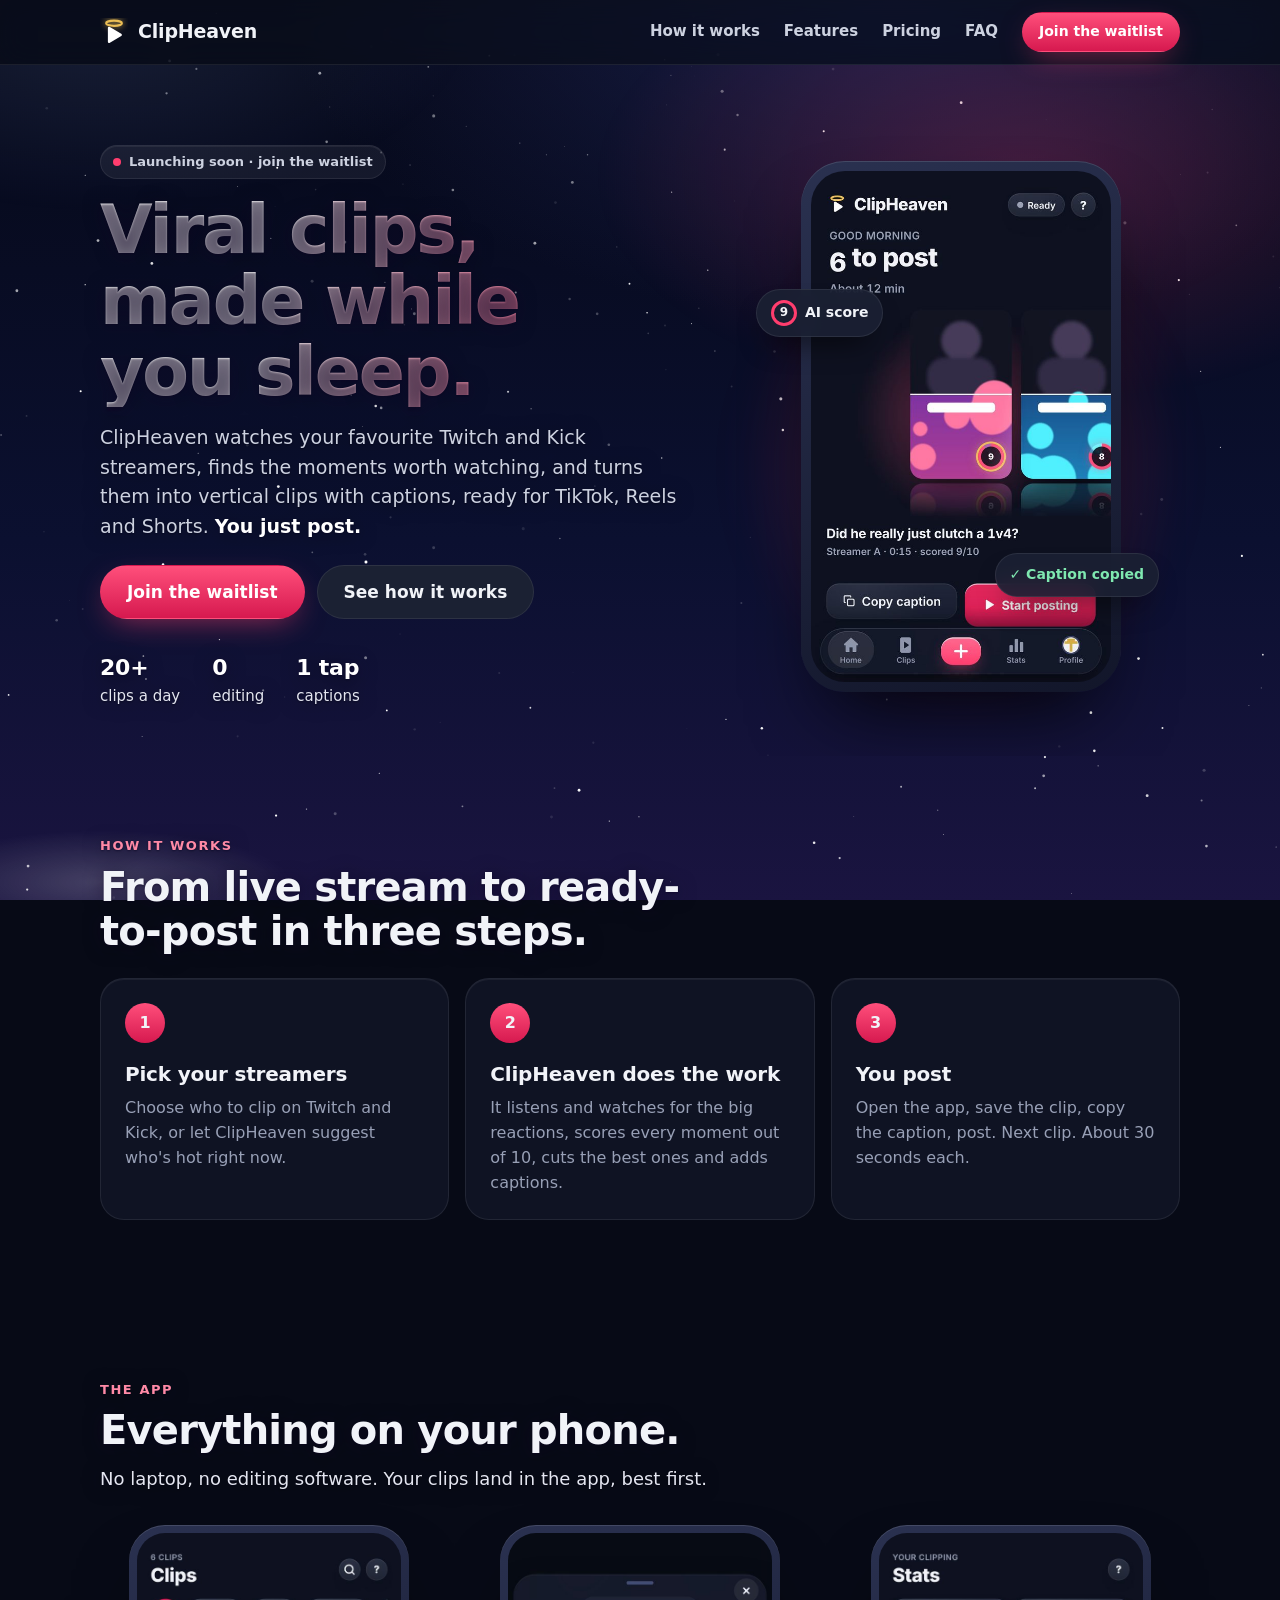
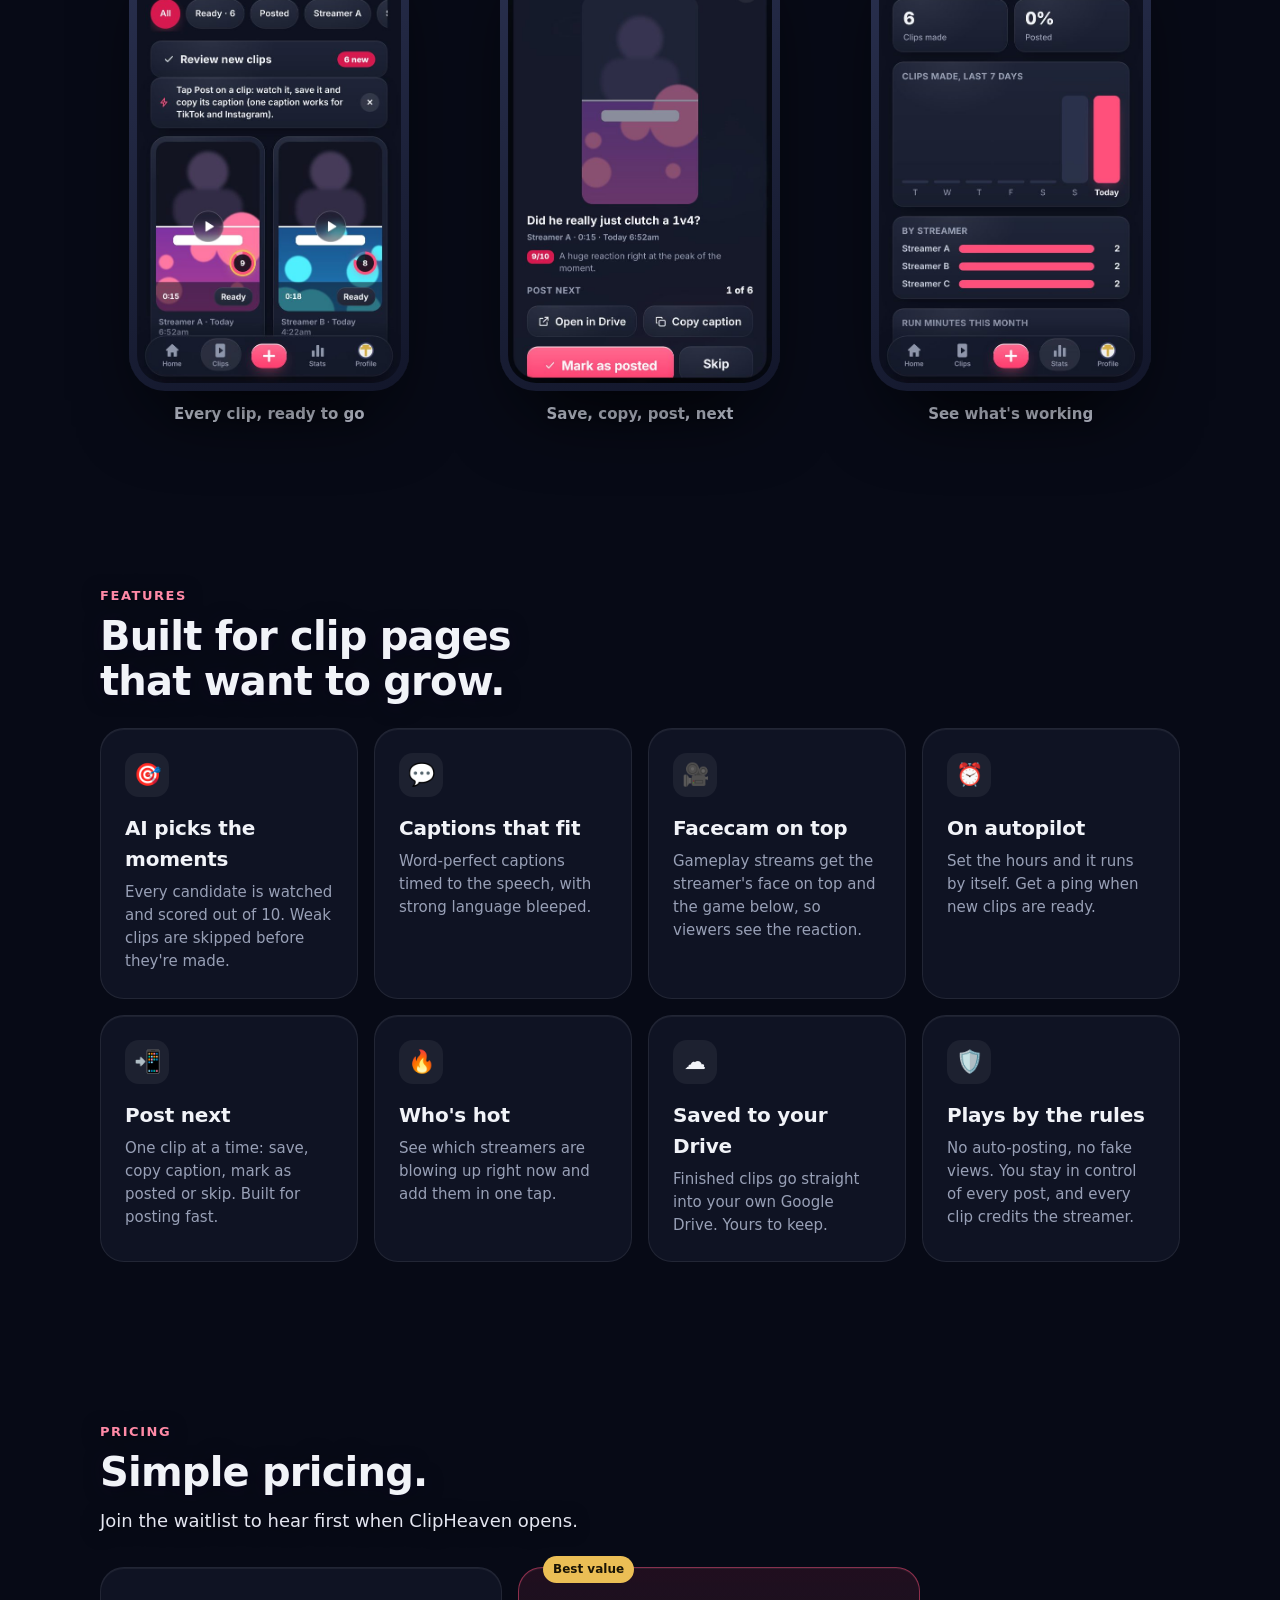
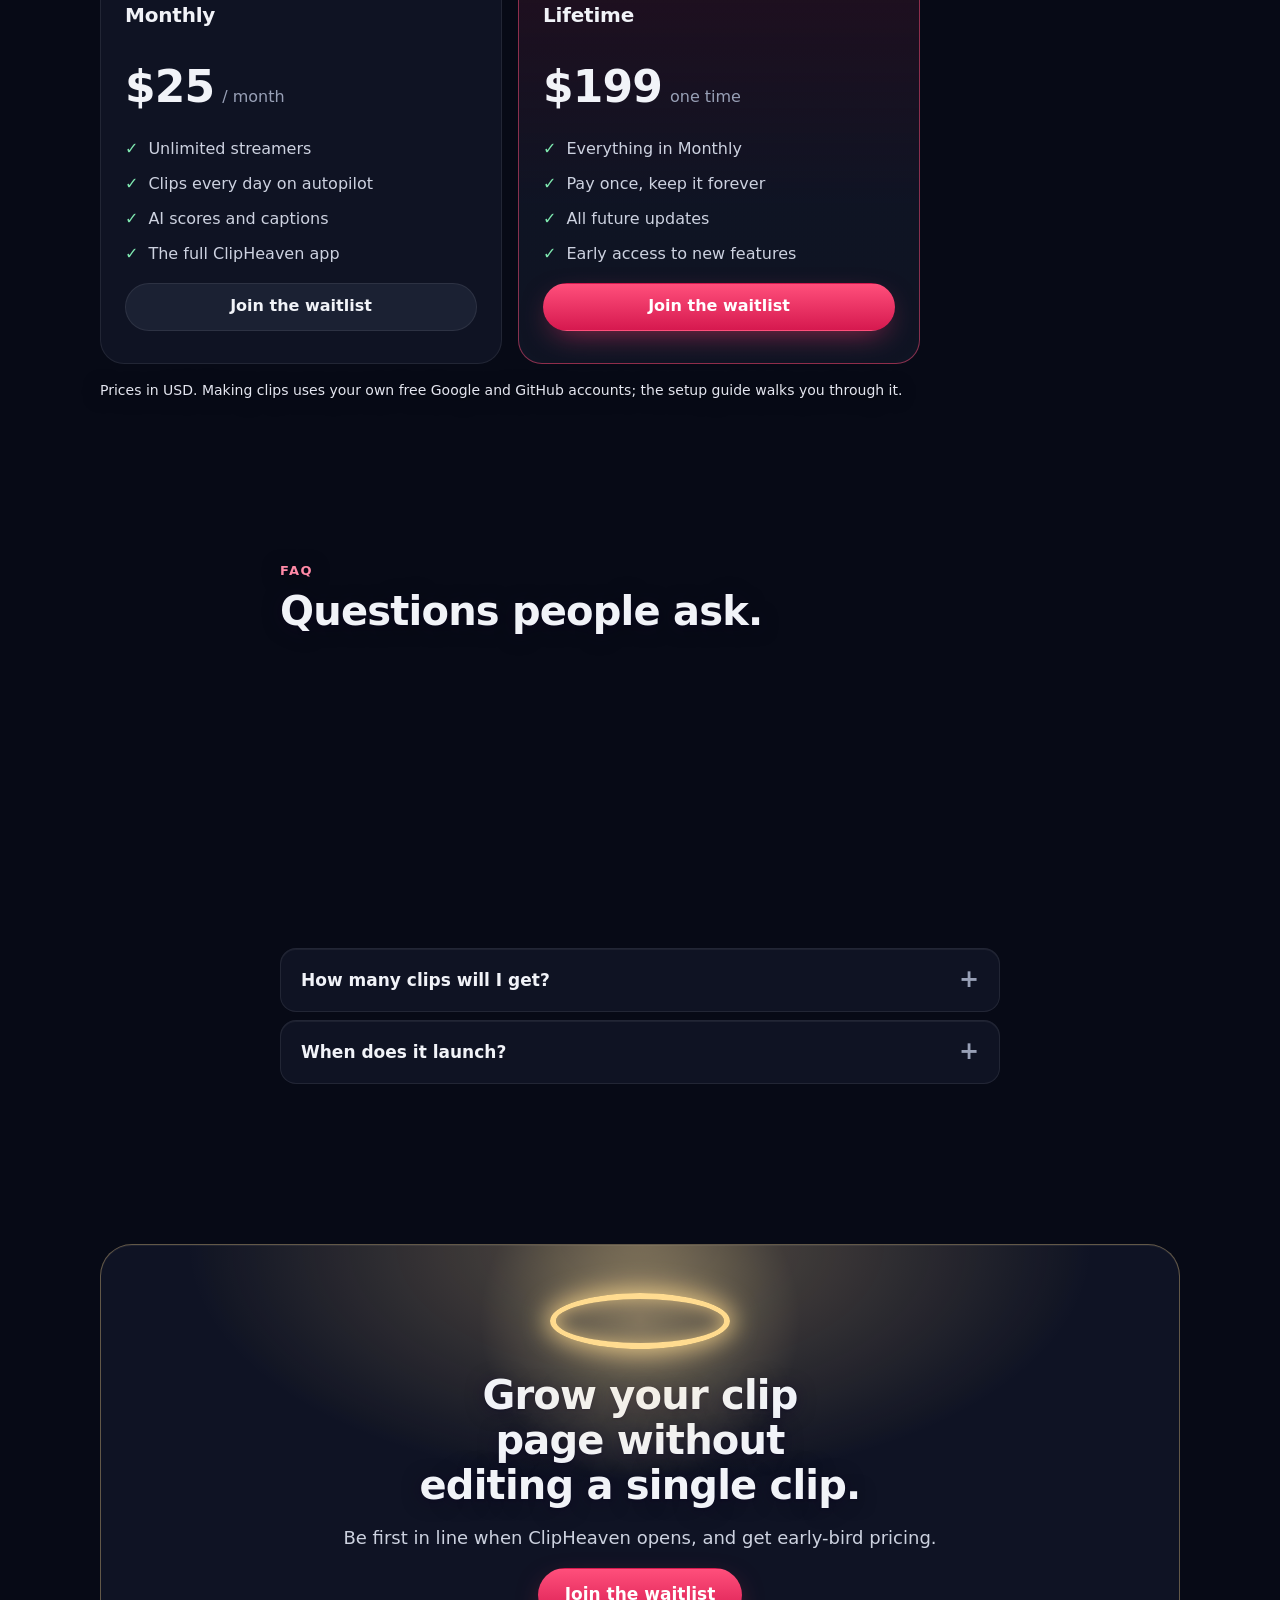
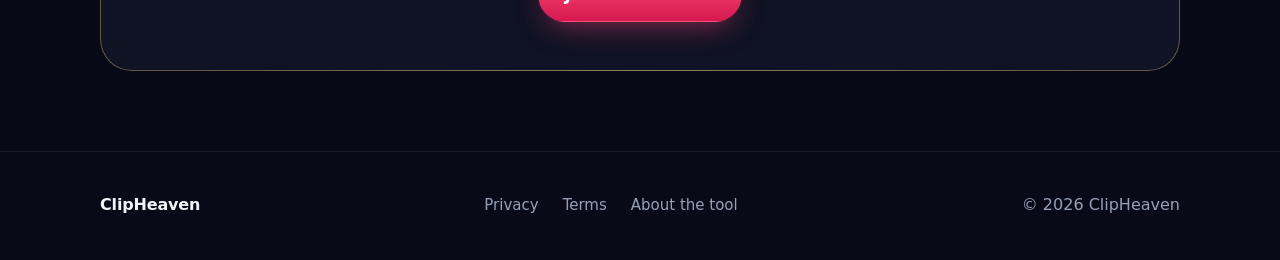
==== index.html @ c55c406a "Heaven theme: night-to-dawn sky on scroll, parallax clouds, light beams, rising light, glowing halo " ====
<!doctype html>
<html lang="en">
<head>
<meta charset="utf-8">
<meta name="viewport" content="width=device-width, initial-scale=1, viewport-fit=cover">
<title>ClipHeaven</title>
<meta name="description" content="ClipHeaven finds the best moments from your favourite streamers and turns them into ready-to-post vertical clips with captions. You just post.">
<meta name="theme-color" content="#0E1220">
<meta property="og:title" content="ClipHeaven: viral clips, made while you sleep">
<meta property="og:description" content="The best stream moments, cut, captioned and ready to post. You just post.">
<meta property="og:image" content="https://highligh7heaven.github.io/img/app-home.jpg">
<meta property="og:type" content="website">
<link rel="stylesheet" href="/site.css">
</head>
<body>
<!-- The sky behind everything: night stars at the top, clouds and dawn in the middle, golden heaven at the bottom. -->
<div class="heaven" aria-hidden="true">
  <div class="sky sky-night"></div>
  <div class="sky sky-dusk" id="sky-dusk"></div>
  <div class="sky sky-dawn" id="sky-dawn"></div>
  <canvas id="stars"></canvas>
  <div class="rays" id="rays"><i></i><i></i><i></i><i></i><i></i><i></i><i></i></div>
  <div class="clouds far" id="clouds-far"></div>
  <div class="clouds mid" id="clouds-mid"></div>
  <div class="clouds near" id="clouds-near"></div>
  <canvas id="motes"></canvas>
</div>


<header class="nav">
  <div class="nav-in">
    <a class="brand" href="/" aria-label="ClipHeaven home">
      <svg class="logo" viewBox="0 0 32 32" aria-hidden="true"><ellipse cx="16" cy="6" rx="9" ry="3" fill="none" stroke="#EBBE55" stroke-width="2.4"/><path d="M9 11.5v15.5c0 1.2 1.3 1.9 2.3 1.3l13-7.8c1-.6 1-2 0-2.6l-13-7.7c-1-.6-2.3.1-2.3 1.3z" fill="currentColor"/></svg>
      ClipHeaven
    </a>
    <nav class="links" aria-label="Sections">
      <a href="#how">How it works</a>
      <a href="#features">Features</a>
      <a href="#pricing">Pricing</a>
      <a href="#faq">FAQ</a>
    </nav>
    <a class="btn btn-primary btn-sm js-waitlist" href="#waitlist">Join the waitlist</a>
  </div>
</header>

<main>

  <!-- Hero -->
  <section class="hero">
    <div class="wrap hero-in">
      <div class="hero-copy">
        <p class="eyebrow"><span class="dot" aria-hidden="true"></span> Launching soon · join the waitlist</p>
        <h1 class="headline" aria-live="polite">
          <span class="rotator" id="rotator">Viral clips, made while you sleep.</span>
        </h1>
        <p class="sub">ClipHeaven watches your favourite Twitch and Kick streamers, finds the moments worth watching, and turns them into vertical clips with captions, ready for TikTok, Reels and Shorts. <b>You just post.</b></p>
        <div class="cta">
          <a class="btn btn-primary btn-lg js-waitlist" href="#waitlist">Join the waitlist</a>
          <a class="btn btn-ghost btn-lg" href="#how">See how it works</a>
        </div>
        <ul class="trust" aria-label="Highlights">
          <li><b>20+</b> clips a day</li>
          <li><b>0</b> editing</li>
          <li><b>1 tap</b> captions</li>
        </ul>
      </div>
      <div class="hero-phone">
        <div class="glow" aria-hidden="true"></div>
        <figure class="phone">
          <img src="/img/app-home.jpg" width="585" height="1266" alt="The ClipHeaven app's Home screen: 6 clips ready to post, each with an AI score.">
        </figure>
        <div class="float f1" aria-hidden="true"><span class="ring">9</span> AI score</div>
        <div class="float f2" aria-hidden="true">✓ Caption copied</div>
      </div>
    </div>
  </section>

  <!-- How it works -->
  <section class="section" id="how">
    <div class="wrap">
      <p class="kicker">How it works</p>
      <h2>From live stream to ready-to-post in three steps.</h2>
      <ol class="steps">
        <li class="step">
          <span class="step-n">1</span>
          <h3>Pick your streamers</h3>
          <p>Choose who to clip on Twitch and Kick, or let ClipHeaven suggest who's hot right now.</p>
        </li>
        <li class="step">
          <span class="step-n">2</span>
          <h3>ClipHeaven does the work</h3>
          <p>It listens and watches for the big reactions, scores every moment out of 10, cuts the best ones and adds captions.</p>
        </li>
        <li class="step">
          <span class="step-n">3</span>
          <h3>You post</h3>
          <p>Open the app, save the clip, copy the caption, post. Next clip. About 30 seconds each.</p>
        </li>
      </ol>
    </div>
  </section>

  <!-- Showcase -->
  <section class="section showcase">
    <div class="wrap">
      <p class="kicker">The app</p>
      <h2>Everything on your phone.</h2>
      <p class="lede">No laptop, no editing software. Your clips land in the app, best first.</p>
      <div class="shots">
        <figure><div class="phone sm"><img src="/img/app-clips.jpg" width="585" height="1266" loading="lazy" alt="Clips screen: a grid of finished clips, each marked Ready."></div><figcaption>Every clip, ready to go</figcaption></figure>
        <figure><div class="phone sm"><img src="/img/app-clip.jpg" width="585" height="1266" loading="lazy" alt="Posting screen: Open in Drive, Copy caption, Mark as posted and Skip."></div><figcaption>Save, copy, post, next</figcaption></figure>
        <figure><div class="phone sm"><img src="/img/app-stats.jpg" width="585" height="1266" loading="lazy" alt="Stats screen: clips made this week and clips per streamer."></div><figcaption>See what's working</figcaption></figure>
      </div>
    </div>
  </section>

  <!-- Features -->
  <section class="section" id="features">
    <div class="wrap">
      <p class="kicker">Features</p>
      <h2>Built for clip pages that want to grow.</h2>
      <div class="grid">
        <article class="feat"><span class="ico" aria-hidden="true">🎯</span><h3>AI picks the moments</h3><p>Every candidate is watched and scored out of 10. Weak clips are skipped before they're made.</p></article>
        <article class="feat"><span class="ico" aria-hidden="true">💬</span><h3>Captions that fit</h3><p>Word-perfect captions timed to the speech, with strong language bleeped.</p></article>
        <article class="feat"><span class="ico" aria-hidden="true">🎥</span><h3>Facecam on top</h3><p>Gameplay streams get the streamer's face on top and the game below, so viewers see the reaction.</p></article>
        <article class="feat"><span class="ico" aria-hidden="true">⏰</span><h3>On autopilot</h3><p>Set the hours and it runs by itself. Get a ping when new clips are ready.</p></article>
        <article class="feat"><span class="ico" aria-hidden="true">📲</span><h3>Post next</h3><p>One clip at a time: save, copy caption, mark as posted or skip. Built for posting fast.</p></article>
        <article class="feat"><span class="ico" aria-hidden="true">🔥</span><h3>Who's hot</h3><p>See which streamers are blowing up right now and add them in one tap.</p></article>
        <article class="feat"><span class="ico" aria-hidden="true">☁️</span><h3>Saved to your Drive</h3><p>Finished clips go straight into your own Google Drive. Yours to keep.</p></article>
        <article class="feat"><span class="ico" aria-hidden="true">🛡️</span><h3>Plays by the rules</h3><p>No auto-posting, no fake views. You stay in control of every post, and every clip credits the streamer.</p></article>
      </div>
    </div>
  </section>

  <!-- Pricing -->
  <section class="section" id="pricing">
    <div class="wrap">
      <p class="kicker">Pricing</p>
      <h2>Simple pricing.</h2>
      <p class="lede">Join the waitlist to hear first when ClipHeaven opens.</p>
      <div class="plans">
        <article class="plan">
          <h3>Monthly</h3>
          <p class="price"><b>$25</b><span>/ month</span></p>
          <ul>
            <li>Unlimited streamers</li>
            <li>Clips every day on autopilot</li>
            <li>AI scores and captions</li>
            <li>The full ClipHeaven app</li>
          </ul>
          <a class="btn btn-ghost js-waitlist" href="#waitlist">Join the waitlist</a>
        </article>
        <article class="plan best">
          <span class="badge">Best value</span>
          <h3>Lifetime</h3>
          <p class="price"><b>$199</b><span>one time</span></p>
          <ul>
            <li>Everything in Monthly</li>
            <li>Pay once, keep it forever</li>
            <li>All future updates</li>
            <li>Early access to new features</li>
          </ul>
          <a class="btn btn-primary js-waitlist" href="#waitlist">Join the waitlist</a>
        </article>
      </div>
      <p class="fine">Prices in USD. Making clips uses your own free Google and GitHub accounts; the setup guide walks you through it.</p>
    </div>
  </section>

  <!-- FAQ -->
  <section class="section" id="faq">
    <div class="wrap narrow">
      <p class="kicker">FAQ</p>
      <h2>Questions people ask.</h2>
      <div class="faq">
        <details><summary>Do I need to know how to edit?</summary><p>No. ClipHeaven finds, cuts and captions the clips. You only post them.</p></details>
        <details><summary>Does it post for me?</summary><p>No, on purpose. You post every clip yourself, which keeps your accounts within TikTok's, Instagram's and YouTube's rules. ClipHeaven gets the clip and caption ready so posting takes seconds.</p></details>
        <details><summary>Which streamers can I clip?</summary><p>Any public Twitch or Kick streamer you choose. Every clip credits the streamer's channel. Always follow each platform's rules and respect a streamer's wishes about clipping.</p></details>
        <details><summary>Do I need a computer?</summary><p>No. Everything runs in the cloud and you use the app on your phone. Setup takes about 20 minutes with the step-by-step guide.</p></details>
        <details><summary>How many clips will I get?</summary><p>You choose. Around 20 a day is a good target for a growing page, and you can make more or fewer.</p></details>
        <details><summary>When does it launch?</summary><p>Soon. Join the waitlist and you'll be the first to know, plus early-bird pricing.</p></details>
      </div>
    </div>
  </section>

  <!-- Waitlist -->
  <section class="section" id="waitlist">
    <div class="wrap">
      <div class="final">
        <div class="halo-big" aria-hidden="true"><i></i></div>
        <h2>Grow your clip page without editing a single clip.</h2>
        <p>Be first in line when ClipHeaven opens, and get early-bird pricing.</p>
        <a class="btn btn-primary btn-lg js-waitlist" id="waitlist-btn" href="#waitlist">Join the waitlist</a>
        <p class="soon" id="waitlist-soon" hidden>The waitlist opens in a few days. Check back soon!</p>
      </div>
    </div>
  </section>

</main>

<footer class="foot">
  <div class="wrap foot-in">
    <span class="brand small">ClipHeaven</span>
    <nav aria-label="Legal">
      <a href="/privacy.html">Privacy</a>
      <a href="/terms.html">Terms</a>
      <a href="/tool.html">About the tool</a>
      <a id="contact" href="#" hidden>Contact</a>
    </nav>
    <span class="muted">© <span id="year">2026</span> ClipHeaven</span>
  </div>
</footer>

<script src="/site.js"></script>
</body>
</html>
---- site.css ----
/* ClipHeaven website. Same look as the app: deep navy, cherry pink, a touch of gold.
   Every raw value lives here as a token. */
:root {
  --bg: #070A16; --bg-2: #0E1220; --panel: rgba(18,23,40,.78); --panel-solid: #151A2B; --card: #1B2133; --line: rgba(255,255,255,.08);
  --ink: #F1F3F8; --ink-2: #CDD2E0; --muted: #98A0B6;
  --cherry: #FF3D6E; --cherry-2: #FF4F7B; --cherry-solid: #D6194F; --cherry-soft: #FF8AA6; --gold: #EBBE55; --sky: #94AFFF;
  --font: -apple-system, BlinkMacSystemFont, "SF Pro Display", "Segoe UI", Inter, system-ui, sans-serif;
  --fs-sm: 14px; --fs-md: 16px; --fs-lg: 20px; --fs-xl: clamp(28px, 4vw, 40px); --fs-hero: clamp(38px, 6.4vw, 68px);
  --sp-2: 8px; --sp-3: 12px; --sp-4: 16px; --sp-5: 24px; --sp-6: 32px; --sp-7: 48px; --sp-8: 80px;
  --r-md: 12px; --r-lg: 16px; --r-xl: 24px; --r-pill: 999px;
  --dur: 220ms; --ease: cubic-bezier(.2,.8,.2,1); --spring: cubic-bezier(.34,1.56,.64,1);
  color-scheme: dark;
}
* { box-sizing: border-box; }
html { scroll-behavior: smooth; scroll-padding-top: 80px; }
body { margin: 0; background: var(--bg); color: var(--ink); font: var(--fs-md)/1.55 var(--font); -webkit-font-smoothing: antialiased; overflow-x: hidden; }
img { max-width: 100%; height: auto; display: block; }
[hidden] { display: none !important; }
a { color: inherit; }
.wrap { max-width: 1120px; margin: 0 auto; padding-left: max(20px, env(safe-area-inset-left)); padding-right: max(20px, env(safe-area-inset-right)); }
.wrap.narrow { max-width: 760px; }
.muted { color: var(--muted); }

/* buttons */
.btn { display: inline-flex; align-items: center; justify-content: center; gap: 8px; min-height: 48px; padding: 0 22px; border-radius: var(--r-pill);
  font-weight: 700; text-decoration: none; border: 1px solid transparent; cursor: pointer; transition: transform var(--dur) var(--spring), background var(--dur), box-shadow var(--dur); }
.btn:active { transform: scale(.97); }
.btn-primary { background: linear-gradient(180deg, var(--cherry-2), var(--cherry-solid)); color: #fff; box-shadow: 0 10px 30px -10px rgba(255,61,110,.6); }
.btn-primary:hover { box-shadow: 0 14px 36px -10px rgba(255,61,110,.75); }
.btn-ghost { background: var(--card); border-color: var(--line); color: var(--ink); }
.btn-ghost:hover { background: #222a40; }
.btn-sm { min-height: 40px; padding: 0 16px; font-size: var(--fs-sm); }
.btn-lg { min-height: 54px; padding: 0 26px; font-size: 17px; }
:focus-visible { outline: 3px solid var(--cherry-soft); outline-offset: 3px; border-radius: 8px; }

/* nav */
.nav { position: sticky; top: 0; z-index: 20; background: rgba(11,15,27,.78); backdrop-filter: blur(14px) saturate(1.4); -webkit-backdrop-filter: blur(14px) saturate(1.4);
  border-bottom: 1px solid var(--line); padding-top: env(safe-area-inset-top); }
.nav-in { max-width: 1120px; margin: 0 auto; height: 64px; display: flex; align-items: center; gap: var(--sp-5);
  padding-left: max(20px, env(safe-area-inset-left)); padding-right: max(20px, env(safe-area-inset-right)); }
.brand { display: inline-flex; align-items: center; gap: 10px; font-weight: 800; font-size: 19px; text-decoration: none; letter-spacing: -.01em; }
.brand.small { font-size: 16px; }
.logo { width: 28px; height: 28px; color: #fff; }
.links { display: flex; gap: var(--sp-5); margin-left: auto; }
.links a { text-decoration: none; color: var(--ink-2); font-size: 15px; font-weight: 600; }
.links a:hover { color: #fff; }
@media (max-width: 760px) { .links { display: none; } .nav .btn-sm { margin-left: auto; } }

/* hero */
.hero { position: relative; padding: var(--sp-8) 0 var(--sp-7); overflow: hidden; }
.hero::before { content: ""; position: absolute; inset: -20% -10% auto; height: 120%; pointer-events: none;
  background: radial-gradient(40% 40% at 75% 30%, rgba(255,61,110,.22), transparent 70%), radial-gradient(35% 35% at 15% 10%, rgba(148,175,255,.14), transparent 70%); }
.hero-in { position: relative; display: grid; grid-template-columns: minmax(0, 1.15fr) minmax(0, .85fr); gap: var(--sp-7); align-items: center; }
.eyebrow { display: inline-flex; align-items: center; gap: 8px; margin: 0 0 var(--sp-4); padding: 6px 12px; border-radius: var(--r-pill); background: rgba(255,255,255,.06);
  border: 1px solid var(--line); font-size: 13px; font-weight: 700; color: var(--ink-2); }
.dot { width: 8px; height: 8px; border-radius: 50%; background: var(--cherry); box-shadow: 0 0 0 0 rgba(255,61,110,.6); animation: pulse 2s infinite; }
@keyframes pulse { 0% { box-shadow: 0 0 0 0 rgba(255,61,110,.55); } 70% { box-shadow: 0 0 0 10px rgba(255,61,110,0); } 100% { box-shadow: 0 0 0 0 rgba(255,61,110,0); } }
.headline { font-size: var(--fs-hero); line-height: 1.04; letter-spacing: -.03em; margin: 0 0 var(--sp-4); min-height: 2.1em; text-wrap: balance; }
.rotator { display: inline-block; background: linear-gradient(100deg, #fff 30%, var(--cherry-soft) 70%, var(--gold)); -webkit-background-clip: text; background-clip: text; color: transparent;
  transition: opacity 300ms var(--ease), transform 300ms var(--ease); }
.rotator.out { opacity: 0; transform: translateY(14px); }
.sub { font-size: clamp(17px, 1.6vw, 19px); color: var(--ink-2); max-width: 56ch; margin: 0 0 var(--sp-5); }
.sub b { color: #fff; }
.cta { display: flex; gap: var(--sp-3); flex-wrap: wrap; }
.trust { display: flex; gap: var(--sp-6); list-style: none; padding: 0; margin: var(--sp-6) 0 0; color: var(--muted); font-size: 15px; flex-wrap: wrap; }
.trust b { display: block; color: #fff; font-size: 22px; letter-spacing: -.01em; }
.hero-phone { position: relative; justify-self: center; width: min(320px, 78vw); }
.glow { position: absolute; inset: 10% -20% -5%; background: radial-gradient(closest-side, rgba(255,61,110,.35), transparent); filter: blur(20px); }
.phone { position: relative; margin: 0; border-radius: 44px; padding: 10px; background: linear-gradient(160deg, #2a3150, #12162a); box-shadow: 0 40px 80px -30px rgba(0,0,0,.9), inset 0 1px 0 rgba(255,255,255,.12); }
.phone img { border-radius: 34px; width: 100%; }
.phone.sm { border-radius: 36px; padding: 8px; }
.phone.sm img { border-radius: 28px; }
.float { position: absolute; display: inline-flex; align-items: center; gap: 8px; padding: 10px 14px; border-radius: var(--r-pill); background: rgba(27,33,51,.9);
  backdrop-filter: blur(10px); -webkit-backdrop-filter: blur(10px); border: 1px solid var(--line); font-weight: 700; font-size: 14px; box-shadow: 0 16px 30px -14px rgba(0,0,0,.8);
  animation: bob 5s ease-in-out infinite; }
.f1 { left: -14%; top: 24%; }
.f2 { right: -12%; bottom: 18%; animation-delay: -2.5s; color: #7FE8B0; }
.ring { display: grid; place-items: center; width: 26px; height: 26px; border-radius: 50%; border: 3px solid var(--cherry); font-size: 12px; }
@keyframes bob { 50% { transform: translateY(-8px); } }
@media (max-width: 900px) { .hero-in { grid-template-columns: 1fr; } .hero { padding-top: var(--sp-7); } .f1 { left: -6%; } .f2 { right: -6%; } }

/* sections */
.section { padding: var(--sp-8) 0; }
.kicker { margin: 0 0 var(--sp-2); color: var(--cherry-soft); font-weight: 800; font-size: 13px; letter-spacing: .12em; text-transform: uppercase; }
h2 { font-size: var(--fs-xl); line-height: 1.12; letter-spacing: -.02em; margin: 0 0 var(--sp-5); max-width: 22ch; text-wrap: balance; }
.lede { color: var(--ink-2); font-size: 18px; margin: calc(var(--sp-5) * -.5) 0 var(--sp-6); max-width: 56ch; }
h3 { margin: 0 0 6px; font-size: var(--fs-lg); letter-spacing: -.01em; }
p { margin: 0; }

.steps { list-style: none; padding: 0; margin: 0; display: grid; grid-template-columns: repeat(3, minmax(0, 1fr)); gap: var(--sp-4); counter-reset: s; }
.step { background: var(--panel); border: 1px solid var(--line); border-radius: var(--r-xl); padding: var(--sp-5); }
.step p { color: var(--muted); }
.step-n { display: grid; place-items: center; width: 40px; height: 40px; border-radius: 50%; background: linear-gradient(180deg, var(--cherry-2), var(--cherry-solid)); font-weight: 800; margin-bottom: var(--sp-4); }
@media (max-width: 820px) { .steps { grid-template-columns: 1fr; } }

.showcase { background: none; }
.shots { display: grid; grid-template-columns: repeat(3, minmax(0, 1fr)); gap: var(--sp-6); align-items: start; }
.shots figure { margin: 0; display: flex; flex-direction: column; gap: var(--sp-3); align-items: center; }
.shots figure:nth-child(2) { transform: translateY(-24px); }
.shots .phone { width: min(280px, 100%); }
figcaption { color: var(--ink-2); font-weight: 700; font-size: 15px; }
@media (max-width: 820px) {
  .shots { grid-template-columns: none; grid-auto-flow: column; grid-auto-columns: 70%; overflow-x: auto; scroll-snap-type: x mandatory; padding-bottom: var(--sp-3);
    margin-right: calc(-1 * max(20px, env(safe-area-inset-right))); }
  .shots figure { scroll-snap-align: center; }
  .shots figure:nth-child(2) { transform: none; }
}

.grid { display: grid; grid-template-columns: repeat(4, minmax(0, 1fr)); gap: var(--sp-4); }
.feat { background: var(--panel); border: 1px solid var(--line); border-radius: var(--r-xl); padding: var(--sp-5); transition: transform var(--dur) var(--ease), border-color var(--dur); }
.feat:hover { transform: translateY(-3px); border-color: rgba(255,79,123,.35); }
.feat p { color: var(--muted); font-size: 15px; }
.ico { display: grid; place-items: center; width: 44px; height: 44px; border-radius: 14px; background: rgba(255,255,255,.06); font-size: 22px; margin-bottom: var(--sp-4); }
@media (max-width: 980px) { .grid { grid-template-columns: repeat(2, minmax(0, 1fr)); } }
@media (max-width: 520px) { .grid { grid-template-columns: 1fr; } }

.plans { display: grid; grid-template-columns: repeat(2, minmax(0, 1fr)); gap: var(--sp-4); max-width: 820px; }
.plan { position: relative; background: var(--panel); border: 1px solid var(--line); border-radius: var(--r-xl); padding: var(--sp-6) var(--sp-5); display: flex; flex-direction: column; gap: var(--sp-4); }
.plan.best { border-color: rgba(255,79,123,.5); background: linear-gradient(180deg, rgba(255,61,110,.10), var(--panel) 60%); }
.badge { position: absolute; top: -12px; left: var(--sp-5); background: var(--gold); color: #1A1405; font-weight: 800; font-size: 12px; padding: 4px 10px; border-radius: var(--r-pill); }
.price { display: flex; align-items: baseline; gap: 8px; }
.price b { font-size: 44px; letter-spacing: -.02em; }
.price span { color: var(--muted); }
.plan ul { list-style: none; padding: 0; margin: 0; display: flex; flex-direction: column; gap: 10px; color: var(--ink-2); }
.plan li::before { content: "✓"; color: #7FE8B0; font-weight: 800; margin-right: 10px; }
.plan .btn { margin-top: auto; }
.fine { color: var(--muted); font-size: 14px; margin-top: var(--sp-4); max-width: 820px; }
@media (max-width: 700px) { .plans { grid-template-columns: 1fr; } }

.faq { display: flex; flex-direction: column; gap: var(--sp-2); }
.faq details { background: var(--panel); border: 1px solid var(--line); border-radius: var(--r-lg); }
.faq summary { cursor: pointer; list-style: none; padding: 18px 52px 18px 20px; font-weight: 700; font-size: 17px; position: relative; min-height: 48px; }
.faq summary::-webkit-details-marker { display: none; }
.faq summary::after { content: "+"; position: absolute; right: 20px; top: 50%; transform: translateY(-50%); font-size: 24px; color: var(--muted); transition: transform var(--dur) var(--ease); }
.faq details[open] summary::after { transform: translateY(-50%) rotate(45deg); }
.faq details p { padding: 0 20px 18px; color: var(--ink-2); }

.final { text-align: center; border-radius: 32px; padding: var(--sp-7) var(--sp-5); border: 1px solid rgba(255,79,123,.3);
  background: radial-gradient(60% 80% at 50% 0%, rgba(255,61,110,.25), transparent 70%), var(--panel); display: flex; flex-direction: column; align-items: center; gap: var(--sp-4); }
.final h2 { margin: 0 auto; }
.final p { color: var(--ink-2); font-size: 18px; }
.soon { font-size: 15px !important; color: var(--gold) !important; }

.foot { border-top: 1px solid var(--line); padding: var(--sp-6) 0 calc(var(--sp-6) + env(safe-area-inset-bottom)); }
.foot-in { display: flex; gap: var(--sp-5); align-items: center; flex-wrap: wrap; justify-content: space-between; }
.foot nav { display: flex; gap: var(--sp-5); flex-wrap: wrap; }
.foot a { color: var(--muted); text-decoration: none; font-size: 15px; min-height: 44px; display: inline-flex; align-items: center; }
.foot a:hover { color: #fff; }

/* things fade up as you scroll to them (only once the script is running, so the page is complete without it) */
.js .reveal { opacity: 0; transform: translateY(18px); transition: opacity 600ms var(--ease), transform 600ms var(--ease); }
.js .reveal.in { opacity: 1; transform: none; }

@media (prefers-reduced-motion: reduce) {
  html { scroll-behavior: auto; }
  .dot, .float { animation: none; }
  .rotator, .js .reveal, .feat, .btn { transition: none; }
  .js .reveal { opacity: 1; transform: none; }
}

/* =====================================================================
   Heaven: the sky rises as you scroll. Night with stars → dusk with clouds
   → dawn gold with light beams. Only transform and opacity animate.
   ===================================================================== */
.nav, main, .foot { position: relative; z-index: 1; }
.heaven { position: fixed; inset: 0; z-index: 0; overflow: hidden; pointer-events: none; contain: strict; }
.sky { position: absolute; inset: 0; }
.sky-night { background: radial-gradient(80% 60% at 70% 0%, #1A1F4A 0%, transparent 60%), linear-gradient(180deg, #050816 0%, #0B1030 60%, #1A1440 100%); }
.sky-dusk { opacity: 0; background: radial-gradient(90% 60% at 50% 100%, rgba(255,110,150,.55), transparent 70%), linear-gradient(180deg, #1B1248 0%, #4A1F6B 45%, #B5407A 85%, #F08A6E 100%); }
.sky-dawn { opacity: 0; background: radial-gradient(70% 50% at 50% 0%, rgba(255,246,214,.95), transparent 70%), linear-gradient(180deg, #F7D9A4 0%, #F2A97E 35%, #B0607E 75%, #3A2558 100%); }
#stars, #motes { position: absolute; inset: 0; width: 100%; height: 100%; }
.rays { position: absolute; left: 50%; top: -30vh; width: 160vmax; height: 160vmax; margin-left: -80vmax; opacity: 0; transform-origin: 50% 0; }
.rays i { position: absolute; left: 50%; top: 0; width: 7vmax; height: 100%; margin-left: -3.5vmax; transform-origin: 50% 0;
  background: linear-gradient(180deg, rgba(255,244,210,.55), rgba(255,244,210,0) 70%); filter: blur(10px); border-radius: 50%; }
.rays i:nth-child(1) { transform: rotate(-36deg); } .rays i:nth-child(2) { transform: rotate(-24deg); width: 4vmax; }
.rays i:nth-child(3) { transform: rotate(-12deg); } .rays i:nth-child(4) { transform: rotate(0deg); width: 9vmax; }
.rays i:nth-child(5) { transform: rotate(12deg); } .rays i:nth-child(6) { transform: rotate(24deg); width: 4vmax; } .rays i:nth-child(7) { transform: rotate(36deg); }
.rays { animation: sway 18s ease-in-out infinite alternate; }
@keyframes sway { from { rotate: -4deg; } to { rotate: 4deg; } }
.clouds { position: absolute; left: -10%; right: -10%; height: 140vh; top: 0; will-change: transform; }
.clouds::before, .clouds::after { content: ""; position: absolute; inset: 0; background-repeat: no-repeat; }
.clouds.far { opacity: .35; }
.clouds.far::before { background:
  radial-gradient(18% 6% at 15% 70%, rgba(255,255,255,.55), transparent 70%), radial-gradient(22% 7% at 70% 85%, rgba(255,255,255,.5), transparent 70%),
  radial-gradient(14% 5% at 45% 110%, rgba(255,255,255,.45), transparent 70%); animation: drift 90s linear infinite alternate; }
.clouds.mid { opacity: .55; }
.clouds.mid::before { background:
  radial-gradient(26% 9% at 10% 95%, rgba(255,255,255,.75), transparent 70%), radial-gradient(20% 8% at 22% 92%, rgba(255,255,255,.6), transparent 70%),
  radial-gradient(28% 10% at 80% 120%, rgba(255,255,255,.7), transparent 70%), radial-gradient(18% 7% at 92% 116%, rgba(255,255,255,.6), transparent 70%); animation: drift 60s linear infinite alternate-reverse; }
.clouds.near { opacity: .8; }
.clouds.near::before { background:
  radial-gradient(34% 12% at 5% 150%, rgba(255,255,255,.9), transparent 70%), radial-gradient(30% 11% at 30% 160%, rgba(255,255,255,.85), transparent 70%),
  radial-gradient(36% 12% at 70% 150%, rgba(255,255,255,.9), transparent 70%), radial-gradient(28% 10% at 98% 158%, rgba(255,255,255,.85), transparent 70%);
  animation: drift 45s linear infinite alternate; }
@keyframes drift { from { transform: translateX(-3%); } to { transform: translateX(3%); } }

/* the cards become dark glass so the sky glows through them */
.step, .feat, .plan, .faq details, .final, .eyebrow { box-shadow: inset 0 1px 0 rgba(255,255,255,.06); }

/* the gates: a huge glowing halo above the last call to action */
.final { position: relative; overflow: hidden; background: radial-gradient(60% 80% at 50% 0%, rgba(255,214,140,.30), transparent 70%), rgba(18,23,40,.82); border-color: rgba(255,214,140,.35); }
.halo-big { position: relative; width: 180px; height: 56px; margin: 0 auto var(--sp-2); }
.halo-big::before { content: ""; position: absolute; inset: 0; border-radius: 50%; border: 6px solid #FFD98A;
  box-shadow: 0 0 24px 4px rgba(255,217,138,.8), inset 0 0 18px rgba(255,217,138,.7); animation: halo 4s ease-in-out infinite; }
.halo-big i { position: absolute; left: 50%; top: 50%; width: 320px; height: 320px; margin: -160px 0 0 -160px; border-radius: 50%;
  background: radial-gradient(closest-side, rgba(255,226,160,.35), transparent); animation: glow 4s ease-in-out infinite; }
@keyframes halo { 50% { transform: translateY(-6px); box-shadow: 0 0 40px 10px rgba(255,217,138,.95), inset 0 0 22px rgba(255,217,138,.9); } }
@keyframes glow { 50% { transform: scale(1.15); opacity: .7; } }
.logo ellipse { filter: drop-shadow(0 0 4px rgba(235,190,85,.9)); }

@media (prefers-reduced-motion: reduce) {
  .rays, .clouds::before, .halo-big::before, .halo-big i { animation: none; }
}

/* readable over the bright dawn: a soft dark glow behind text that sits on the sky, and a glass footer */
h1, h2, .kicker, .lede, .fine, figcaption, .sub, .trust { text-shadow: 0 2px 18px rgba(16, 8, 36, .55), 0 1px 2px rgba(16, 8, 36, .5); }
.lede, .fine, .trust { color: #E4E6F0; }
.foot { background: rgba(10, 12, 26, .72); }
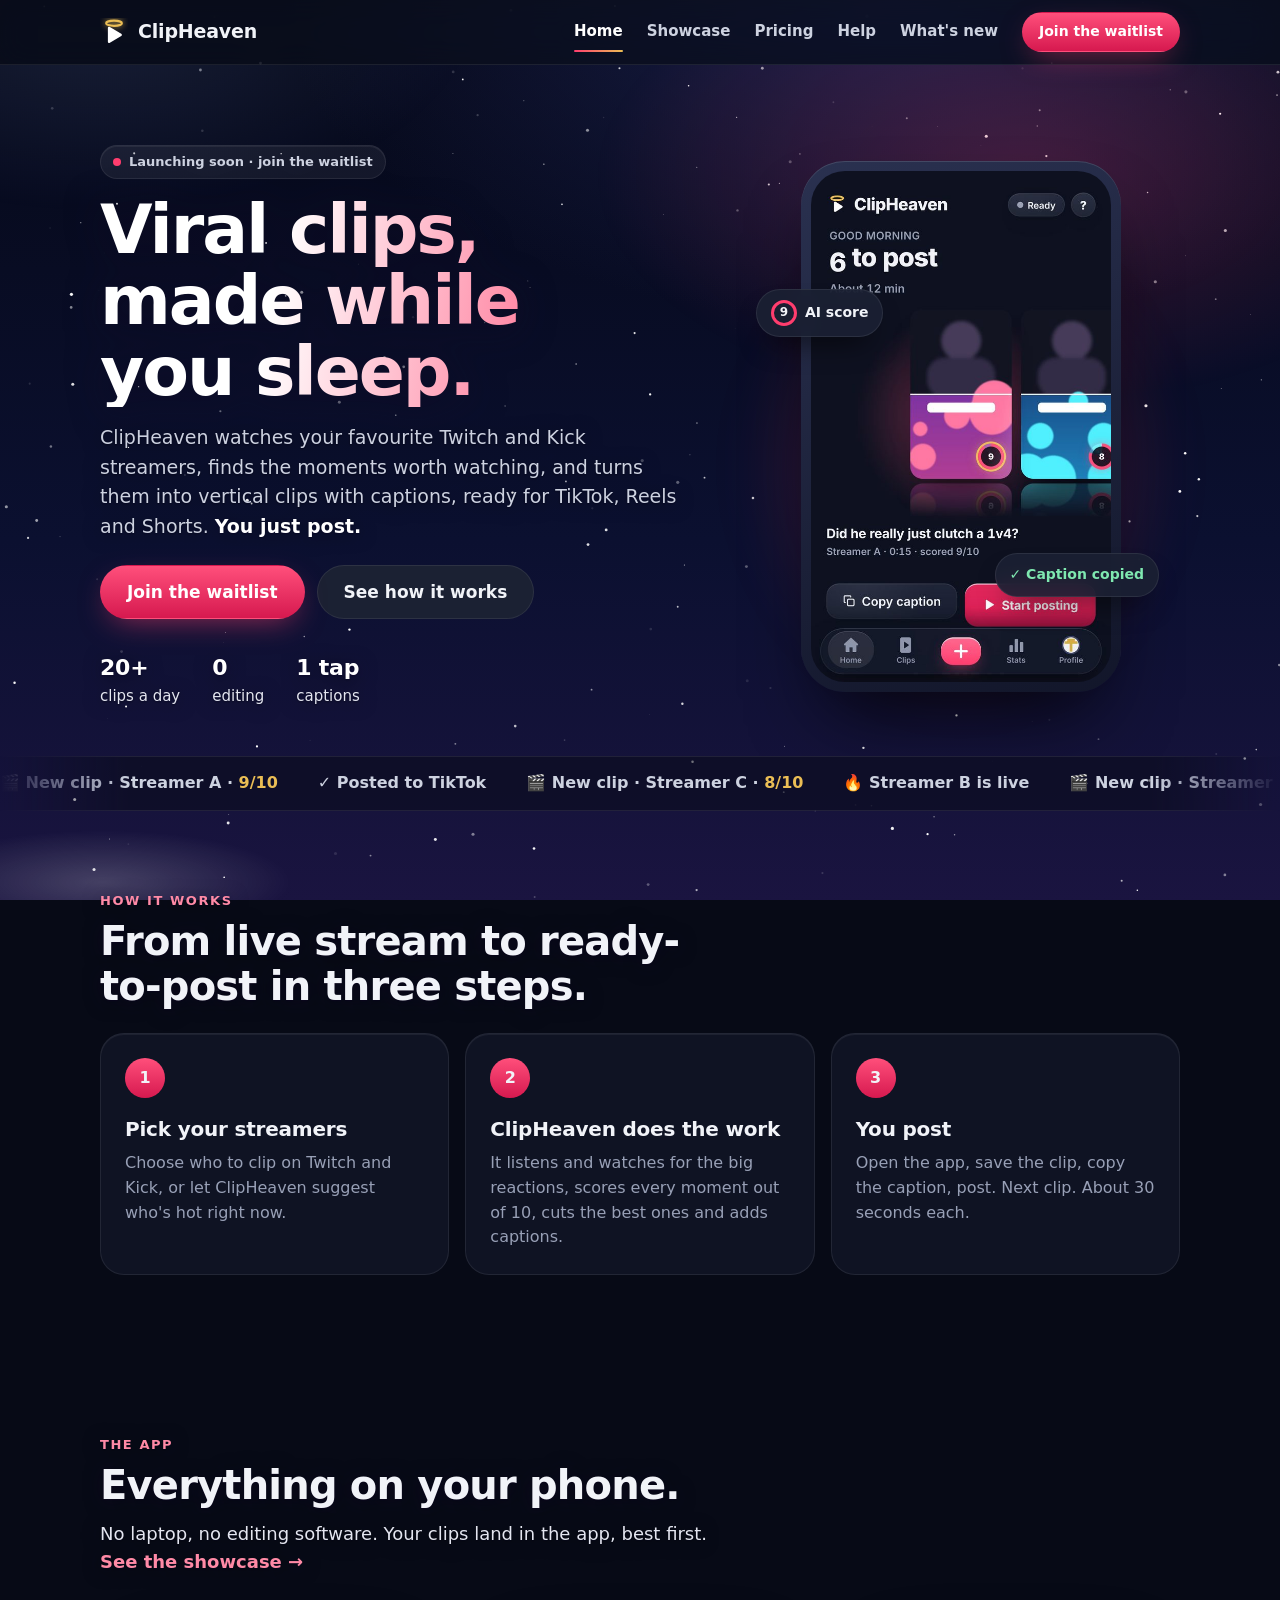
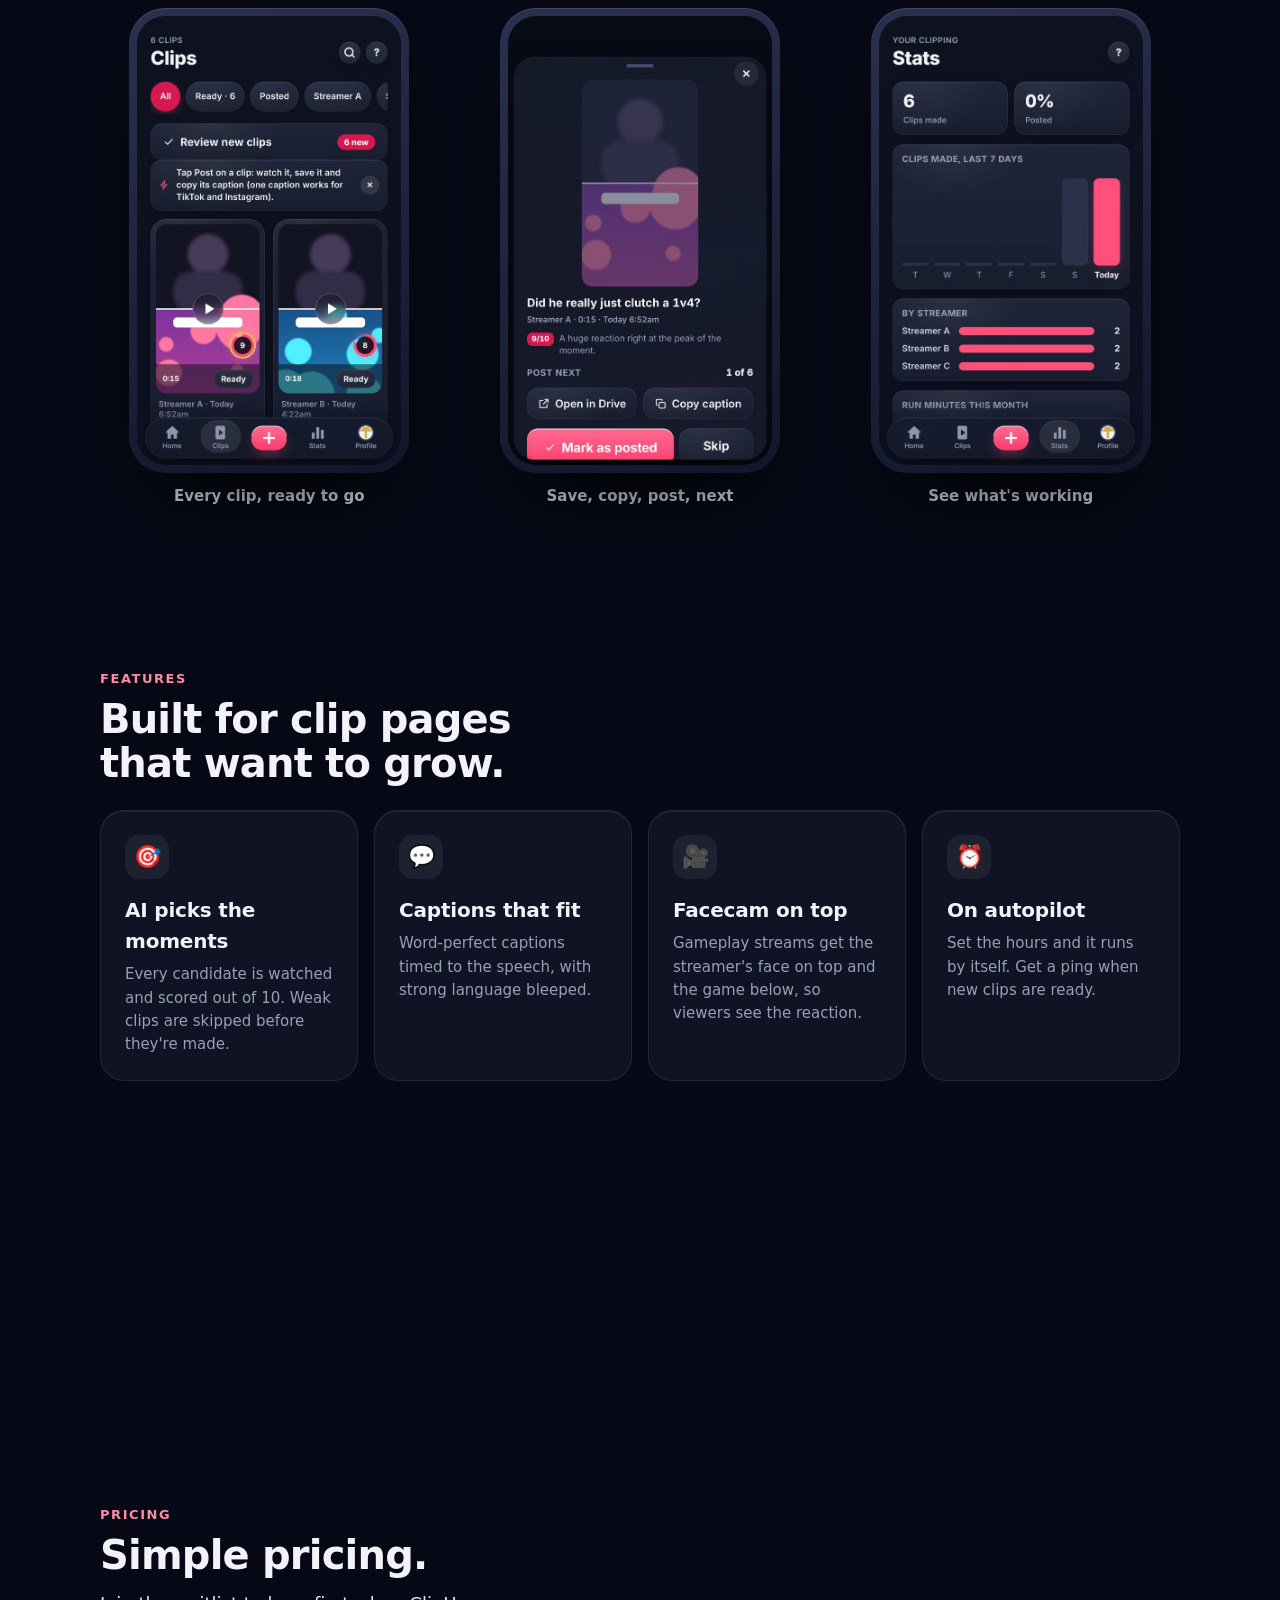
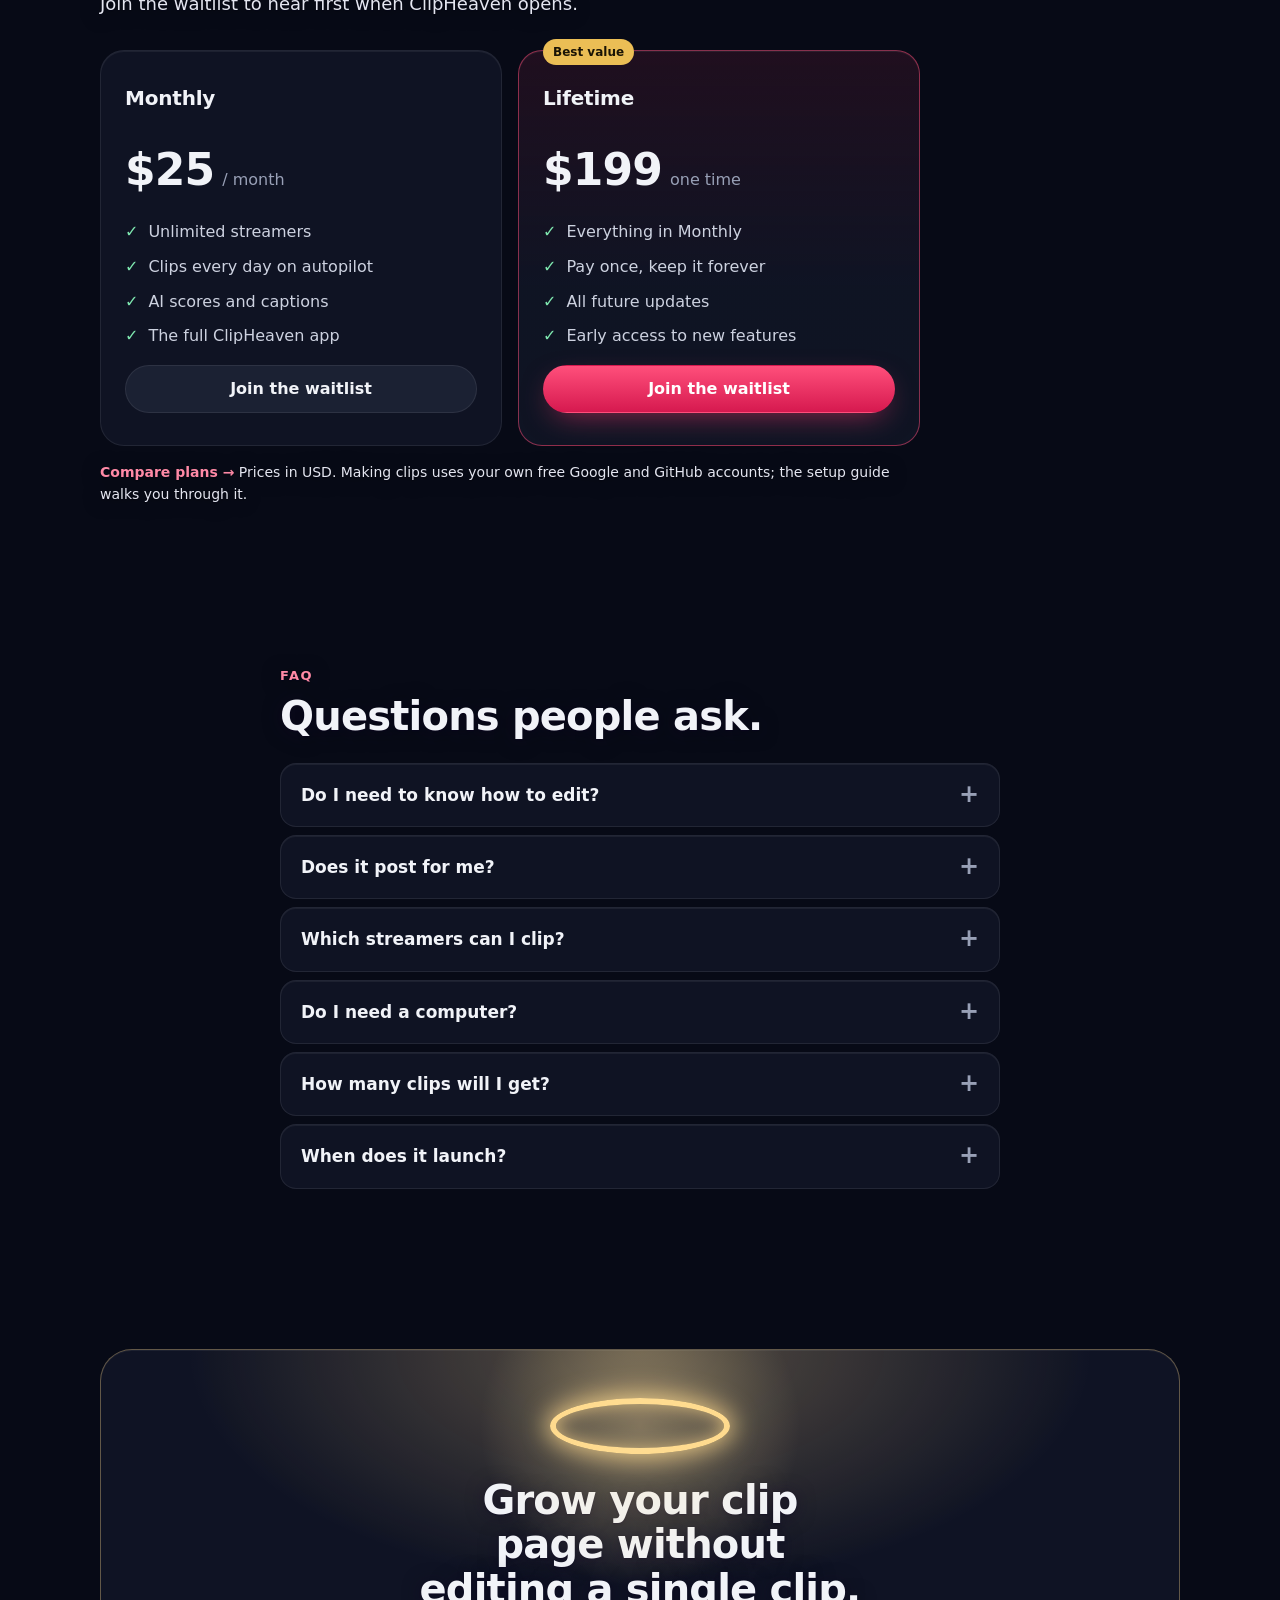
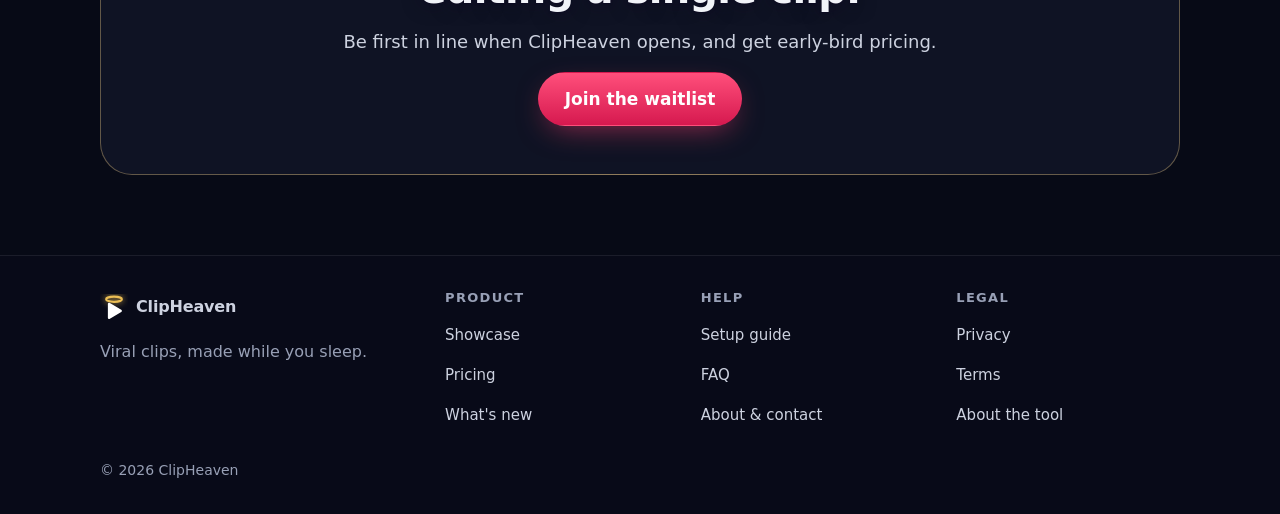
==== commit 569665a6: "Six-page site: Showcase, Pricing, Help, What's new, About; phone menu, live ticker, tilt, card light" ====
--- a/index.html
+++ b/index.html
@@ -3,17 +3,16 @@
 <head>
 <meta charset="utf-8">
 <meta name="viewport" content="width=device-width, initial-scale=1, viewport-fit=cover">
-<title>ClipHeaven</title>
+<title>ClipHeaven: viral clips, made while you sleep</title>
 <meta name="description" content="ClipHeaven finds the best moments from your favourite streamers and turns them into ready-to-post vertical clips with captions. You just post.">
-<meta name="theme-color" content="#0E1220">
+<meta name="theme-color" content="#070A16">
 <meta property="og:title" content="ClipHeaven: viral clips, made while you sleep">
-<meta property="og:description" content="The best stream moments, cut, captioned and ready to post. You just post.">
+<meta property="og:description" content="ClipHeaven finds the best moments from your favourite streamers and turns them into ready-to-post vertical clips with captions. You just post.">
 <meta property="og:image" content="https://highligh7heaven.github.io/img/app-home.jpg">
 <meta property="og:type" content="website">
 <link rel="stylesheet" href="/site.css">
 </head>
 <body>
-<!-- The sky behind everything: night stars at the top, clouds and dawn in the middle, golden heaven at the bottom. -->
 <div class="heaven" aria-hidden="true">
   <div class="sky sky-night"></div>
   <div class="sky sky-dusk" id="sky-dusk"></div>
@@ -25,25 +24,21 @@
   <div class="clouds near" id="clouds-near"></div>
   <canvas id="motes"></canvas>
 </div>
-
-
+<div class="progress" id="progress" aria-hidden="true"></div>
 <header class="nav">
   <div class="nav-in">
-    <a class="brand" href="/" aria-label="ClipHeaven home">
-      <svg class="logo" viewBox="0 0 32 32" aria-hidden="true"><ellipse cx="16" cy="6" rx="9" ry="3" fill="none" stroke="#EBBE55" stroke-width="2.4"/><path d="M9 11.5v15.5c0 1.2 1.3 1.9 2.3 1.3l13-7.8c1-.6 1-2 0-2.6l-13-7.7c-1-.6-2.3.1-2.3 1.3z" fill="currentColor"/></svg>
-      ClipHeaven
-    </a>
-    <nav class="links" aria-label="Sections">
-      <a href="#how">How it works</a>
-      <a href="#features">Features</a>
-      <a href="#pricing">Pricing</a>
-      <a href="#faq">FAQ</a>
-    </nav>
-    <a class="btn btn-primary btn-sm js-waitlist" href="#waitlist">Join the waitlist</a>
+    <a class="brand" href="/" aria-label="ClipHeaven home"><svg class="logo" viewBox="0 0 32 32" aria-hidden="true"><ellipse cx="16" cy="6" rx="9" ry="3" fill="none" stroke="#EBBE55" stroke-width="2.4"/><path d="M9 11.5v15.5c0 1.2 1.3 1.9 2.3 1.3l13-7.8c1-.6 1-2 0-2.6l-13-7.7c-1-.6-2.3.1-2.3 1.3z" fill="currentColor"/></svg>ClipHeaven</a>
+    <nav class="links" aria-label="Pages"><a href="/" aria-current="page">Home</a><a href="/showcase.html">Showcase</a><a href="/pricing.html">Pricing</a><a href="/help.html">Help</a><a href="/updates.html">What's new</a></nav>
+    <a class="btn btn-primary btn-sm js-waitlist nav-cta" href="/#waitlist">Join the waitlist</a>
+    <button class="menu-btn" id="menu-btn" aria-label="Open menu" aria-expanded="false" aria-controls="menu"><span></span><span></span><span></span></button>
+  </div>
+  <div class="menu" id="menu" hidden>
+    <nav aria-label="Menu"><a href="/" aria-current="page">Home</a><a href="/showcase.html">Showcase</a><a href="/pricing.html">Pricing</a><a href="/help.html">Help</a><a href="/updates.html">What's new</a></nav>
+    <a class="btn btn-primary btn-lg js-waitlist" href="/#waitlist">Join the waitlist</a>
   </div>
 </header>
-
 <main>
+
 
   <!-- Hero -->
   <section class="hero">
@@ -59,14 +54,14 @@
           <a class="btn btn-ghost btn-lg" href="#how">See how it works</a>
         </div>
         <ul class="trust" aria-label="Highlights">
-          <li><b>20+</b> clips a day</li>
+          <li><b data-count="20" data-suffix="+">20+</b> clips a day</li>
           <li><b>0</b> editing</li>
           <li><b>1 tap</b> captions</li>
         </ul>
       </div>
       <div class="hero-phone">
         <div class="glow" aria-hidden="true"></div>
-        <figure class="phone">
+        <figure class="phone tilt">
           <img src="/img/app-home.jpg" width="585" height="1266" alt="The ClipHeaven app's Home screen: 6 clips ready to post, each with an AI score.">
         </figure>
         <div class="float f1" aria-hidden="true"><span class="ring">9</span> AI score</div>
@@ -74,6 +69,16 @@
       </div>
     </div>
   </section>
+
+  <!-- clips arriving, like the app's live feed -->
+  <div class="ticker" aria-hidden="true">
+    <div class="ticker-track">
+      <span>🎬 New clip · Streamer A · <b>9/10</b></span><span>✓ Posted to TikTok</span><span>🎬 New clip · Streamer C · <b>8/10</b></span><span>🔥 Streamer B is live</span>
+      <span>🎬 New clip · Streamer B · <b>9/10</b></span><span>💬 Caption copied</span><span>🎬 New clip · Streamer A · <b>7/10</b></span><span>⏰ Next run in 2h</span>
+      <span>🎬 New clip · Streamer A · <b>9/10</b></span><span>✓ Posted to TikTok</span><span>🎬 New clip · Streamer C · <b>8/10</b></span><span>🔥 Streamer B is live</span>
+      <span>🎬 New clip · Streamer B · <b>9/10</b></span><span>💬 Caption copied</span><span>🎬 New clip · Streamer A · <b>7/10</b></span><span>⏰ Next run in 2h</span>
+    </div>
+  </div>
 
   <!-- How it works -->
   <section class="section" id="how">
@@ -105,7 +110,7 @@
     <div class="wrap">
       <p class="kicker">The app</p>
       <h2>Everything on your phone.</h2>
-      <p class="lede">No laptop, no editing software. Your clips land in the app, best first.</p>
+      <p class="lede">No laptop, no editing software. Your clips land in the app, best first. <a class="more" href="/showcase.html">See the showcase →</a></p>
       <div class="shots">
         <figure><div class="phone sm"><img src="/img/app-clips.jpg" width="585" height="1266" loading="lazy" alt="Clips screen: a grid of finished clips, each marked Ready."></div><figcaption>Every clip, ready to go</figcaption></figure>
         <figure><div class="phone sm"><img src="/img/app-clip.jpg" width="585" height="1266" loading="lazy" alt="Posting screen: Open in Drive, Copy caption, Mark as posted and Skip."></div><figcaption>Save, copy, post, next</figcaption></figure>
@@ -120,14 +125,14 @@
       <p class="kicker">Features</p>
       <h2>Built for clip pages that want to grow.</h2>
       <div class="grid">
-        <article class="feat"><span class="ico" aria-hidden="true">🎯</span><h3>AI picks the moments</h3><p>Every candidate is watched and scored out of 10. Weak clips are skipped before they're made.</p></article>
-        <article class="feat"><span class="ico" aria-hidden="true">💬</span><h3>Captions that fit</h3><p>Word-perfect captions timed to the speech, with strong language bleeped.</p></article>
-        <article class="feat"><span class="ico" aria-hidden="true">🎥</span><h3>Facecam on top</h3><p>Gameplay streams get the streamer's face on top and the game below, so viewers see the reaction.</p></article>
-        <article class="feat"><span class="ico" aria-hidden="true">⏰</span><h3>On autopilot</h3><p>Set the hours and it runs by itself. Get a ping when new clips are ready.</p></article>
-        <article class="feat"><span class="ico" aria-hidden="true">📲</span><h3>Post next</h3><p>One clip at a time: save, copy caption, mark as posted or skip. Built for posting fast.</p></article>
-        <article class="feat"><span class="ico" aria-hidden="true">🔥</span><h3>Who's hot</h3><p>See which streamers are blowing up right now and add them in one tap.</p></article>
-        <article class="feat"><span class="ico" aria-hidden="true">☁️</span><h3>Saved to your Drive</h3><p>Finished clips go straight into your own Google Drive. Yours to keep.</p></article>
-        <article class="feat"><span class="ico" aria-hidden="true">🛡️</span><h3>Plays by the rules</h3><p>No auto-posting, no fake views. You stay in control of every post, and every clip credits the streamer.</p></article>
+        <article class="feat spot"><span class="ico" aria-hidden="true">🎯</span><h3>AI picks the moments</h3><p>Every candidate is watched and scored out of 10. Weak clips are skipped before they're made.</p></article>
+        <article class="feat spot"><span class="ico" aria-hidden="true">💬</span><h3>Captions that fit</h3><p>Word-perfect captions timed to the speech, with strong language bleeped.</p></article>
+        <article class="feat spot"><span class="ico" aria-hidden="true">🎥</span><h3>Facecam on top</h3><p>Gameplay streams get the streamer's face on top and the game below, so viewers see the reaction.</p></article>
+        <article class="feat spot"><span class="ico" aria-hidden="true">⏰</span><h3>On autopilot</h3><p>Set the hours and it runs by itself. Get a ping when new clips are ready.</p></article>
+        <article class="feat spot"><span class="ico" aria-hidden="true">📲</span><h3>Post next</h3><p>One clip at a time: save, copy caption, mark as posted or skip. Built for posting fast.</p></article>
+        <article class="feat spot"><span class="ico" aria-hidden="true">🔥</span><h3>Who's hot</h3><p>See which streamers are blowing up right now and add them in one tap.</p></article>
+        <article class="feat spot"><span class="ico" aria-hidden="true">☁️</span><h3>Saved to your Drive</h3><p>Finished clips go straight into your own Google Drive. Yours to keep.</p></article>
+        <article class="feat spot"><span class="ico" aria-hidden="true">🛡️</span><h3>Plays by the rules</h3><p>No auto-posting, no fake views. You stay in control of every post, and every clip credits the streamer.</p></article>
       </div>
     </div>
   </section>
@@ -163,7 +168,7 @@
           <a class="btn btn-primary js-waitlist" href="#waitlist">Join the waitlist</a>
         </article>
       </div>
-      <p class="fine">Prices in USD. Making clips uses your own free Google and GitHub accounts; the setup guide walks you through it.</p>
+      <p class="fine"><a class="more" href="/pricing.html">Compare plans →</a> Prices in USD. Making clips uses your own free Google and GitHub accounts; the setup guide walks you through it.</p>
     </div>
   </section>
 
@@ -176,7 +181,7 @@
         <details><summary>Do I need to know how to edit?</summary><p>No. ClipHeaven finds, cuts and captions the clips. You only post them.</p></details>
         <details><summary>Does it post for me?</summary><p>No, on purpose. You post every clip yourself, which keeps your accounts within TikTok's, Instagram's and YouTube's rules. ClipHeaven gets the clip and caption ready so posting takes seconds.</p></details>
         <details><summary>Which streamers can I clip?</summary><p>Any public Twitch or Kick streamer you choose. Every clip credits the streamer's channel. Always follow each platform's rules and respect a streamer's wishes about clipping.</p></details>
-        <details><summary>Do I need a computer?</summary><p>No. Everything runs in the cloud and you use the app on your phone. Setup takes about 20 minutes with the step-by-step guide.</p></details>
+        <details><summary>Do I need a computer?</summary><p>No. Everything runs in the cloud and you use the app on your phone. Setup takes about 30–40 minutes once, with the <a href="/help.html">step-by-step guide</a>.</p></details>
         <details><summary>How many clips will I get?</summary><p>You choose. Around 20 a day is a good target for a growing page, and you can make more or fewer.</p></details>
         <details><summary>When does it launch?</summary><p>Soon. Join the waitlist and you'll be the first to know, plus early-bird pricing.</p></details>
       </div>
@@ -196,21 +201,20 @@
     </div>
   </section>
 
+
 </main>
-
 <footer class="foot">
-  <div class="wrap foot-in">
-    <span class="brand small">ClipHeaven</span>
-    <nav aria-label="Legal">
-      <a href="/privacy.html">Privacy</a>
-      <a href="/terms.html">Terms</a>
-      <a href="/tool.html">About the tool</a>
-      <a id="contact" href="#" hidden>Contact</a>
-    </nav>
-    <span class="muted">© <span id="year">2026</span> ClipHeaven</span>
+  <div class="wrap">
+    <div class="foot-grid">
+      <div class="foot-brand"><a class="brand small" href="/"><svg class="logo" viewBox="0 0 32 32" aria-hidden="true"><ellipse cx="16" cy="6" rx="9" ry="3" fill="none" stroke="#EBBE55" stroke-width="2.4"/><path d="M9 11.5v15.5c0 1.2 1.3 1.9 2.3 1.3l13-7.8c1-.6 1-2 0-2.6l-13-7.7c-1-.6-2.3.1-2.3 1.3z" fill="currentColor"/></svg>ClipHeaven</a><p class="muted">Viral clips, made while you sleep.</p></div>
+      <div><h4>Product</h4><a href="/showcase.html">Showcase</a><a href="/pricing.html">Pricing</a><a href="/updates.html">What's new</a></div>
+      <div><h4>Help</h4><a href="/help.html">Setup guide</a><a href="/#faq">FAQ</a><a href="/about.html">About &amp; contact</a></div>
+      <div><h4>Legal</h4><a href="/privacy.html">Privacy</a><a href="/terms.html">Terms</a><a href="/tool.html">About the tool</a></div>
+    </div>
+    <p class="muted copy">© <span id="year">2026</span> ClipHeaven</p>
   </div>
 </footer>
-
+<div class="toast" id="toast" role="status" aria-live="polite" hidden></div>
 <script src="/site.js"></script>
 </body>
 </html>
--- a/site.css
+++ b/site.css
@@ -142,9 +142,7 @@
 .soon { font-size: 15px !important; color: var(--gold) !important; }
 
 .foot { border-top: 1px solid var(--line); padding: var(--sp-6) 0 calc(var(--sp-6) + env(safe-area-inset-bottom)); }
-.foot-in { display: flex; gap: var(--sp-5); align-items: center; flex-wrap: wrap; justify-content: space-between; }
-.foot nav { display: flex; gap: var(--sp-5); flex-wrap: wrap; }
-.foot a { color: var(--muted); text-decoration: none; font-size: 15px; min-height: 44px; display: inline-flex; align-items: center; }
+.foot a { color: var(--ink-2); text-decoration: none; font-size: 15px; min-height: 40px; display: inline-flex; align-items: center; gap: 8px; }
 .foot a:hover { color: #fff; }
 
 /* things fade up as you scroll to them (only once the script is running, so the page is complete without it) */
@@ -216,3 +214,161 @@
 h1, h2, .kicker, .lede, .fine, figcaption, .sub, .trust { text-shadow: 0 2px 18px rgba(16, 8, 36, .55), 0 1px 2px rgba(16, 8, 36, .5); }
 .lede, .fine, .trust { color: #E4E6F0; }
 .foot { background: rgba(10, 12, 26, .72); }
+
+/* =====================================================================
+   More pages + more life
+   ===================================================================== */
+.links a[aria-current="page"] { color: #fff; position: relative; }
+.links a[aria-current="page"]::after { content: ""; position: absolute; left: 0; right: 0; bottom: -8px; height: 2px; border-radius: 2px; background: linear-gradient(90deg, var(--cherry), var(--gold)); }
+.links a { position: relative; transition: color var(--dur); }
+.more { color: var(--cherry-soft); font-weight: 700; text-decoration: none; white-space: nowrap; }
+.more:hover { text-decoration: underline; }
+.center { text-align: center; margin-left: auto; margin-right: auto; }
+
+/* menu button + sheet on phones */
+.menu-btn { display: none; width: 44px; height: 44px; border-radius: 12px; border: 1px solid var(--line); background: rgba(255,255,255,.05); cursor: pointer;
+  flex-direction: column; align-items: center; justify-content: center; gap: 5px; }
+.menu-btn span { display: block; width: 18px; height: 2px; border-radius: 2px; background: #fff; transition: transform var(--dur) var(--ease), opacity var(--dur); }
+.menu-btn[aria-expanded="true"] span:nth-child(1) { transform: translateY(7px) rotate(45deg); }
+.menu-btn[aria-expanded="true"] span:nth-child(2) { opacity: 0; }
+.menu-btn[aria-expanded="true"] span:nth-child(3) { transform: translateY(-7px) rotate(-45deg); }
+.menu { border-top: 1px solid var(--line); padding: var(--sp-3) max(20px, env(safe-area-inset-right)) var(--sp-5) max(20px, env(safe-area-inset-left)); display: flex; flex-direction: column; gap: var(--sp-4);
+  animation: menuIn 260ms var(--ease); }
+.menu nav { display: flex; flex-direction: column; }
+.menu nav a { min-height: 52px; display: flex; align-items: center; font-size: 20px; font-weight: 700; text-decoration: none; border-bottom: 1px solid var(--line); }
+.menu nav a[aria-current="page"] { color: var(--cherry-soft); }
+@keyframes menuIn { from { opacity: 0; transform: translateY(-8px); } }
+@media (max-width: 760px) { .menu-btn { display: flex; } .nav .nav-cta { margin-left: auto; } }
+@media (max-width: 420px) { .nav .nav-cta { display: none; } .menu-btn { margin-left: auto; } }
+@media (min-width: 761px) { .menu { display: none !important; } }
+
+/* reading progress line under the menu */
+.progress { position: fixed; top: 0; left: 0; right: 0; height: 3px; z-index: 30; transform-origin: 0 50%; transform: scaleX(0);
+  background: linear-gradient(90deg, var(--cherry), var(--gold)); box-shadow: 0 0 12px rgba(255,61,110,.6); }
+
+/* clips arriving, sliding past */
+.ticker { position: relative; z-index: 1; overflow: hidden; border-block: 1px solid var(--line); background: rgba(10,12,26,.55); padding: 14px 0;
+  mask-image: linear-gradient(90deg, transparent, #000 10%, #000 90%, transparent); -webkit-mask-image: linear-gradient(90deg, transparent, #000 10%, #000 90%, transparent); }
+.ticker-track { display: flex; gap: 40px; width: max-content; animation: tick 40s linear infinite; font-weight: 600; color: var(--ink-2); white-space: nowrap; }
+.ticker-track b { color: var(--gold); }
+.ticker:hover .ticker-track { animation-play-state: paused; }
+@keyframes tick { to { transform: translateX(-50%); } }
+
+/* things lean toward your finger or mouse */
+.tilt { transition: transform 300ms var(--ease); will-change: transform; }
+/* a soft light follows your pointer across cards */
+.spot { position: relative; overflow: hidden; }
+.spot::before { content: ""; position: absolute; inset: 0; border-radius: inherit; pointer-events: none; opacity: 0; transition: opacity var(--dur);
+  background: radial-gradient(260px circle at var(--mx, 50%) var(--my, 50%), rgba(255,217,138,.14), transparent 60%); }
+.spot:hover::before { opacity: 1; }
+.btn-primary { position: relative; overflow: hidden; }
+.btn-primary::after { content: ""; position: absolute; top: 0; bottom: 0; width: 40%; left: -60%; transform: skewX(-20deg);
+  background: linear-gradient(90deg, transparent, rgba(255,255,255,.35), transparent); animation: shine 4.5s ease-in-out infinite; }
+@keyframes shine { 0%, 70% { left: -60%; } 100% { left: 130%; } }
+
+/* page tops */
+.page-hero { position: relative; padding: calc(var(--sp-8) + 8px) 0 var(--sp-5); }
+.page-hero h1 { font-size: clamp(36px, 5.6vw, 60px); line-height: 1.05; letter-spacing: -.03em; margin: 0 0 var(--sp-4); max-width: 18ch; text-wrap: balance;
+  background: linear-gradient(100deg, #fff 40%, var(--cherry-soft) 80%, var(--gold)); -webkit-background-clip: text; background-clip: text; color: transparent; }
+.page-hero .lede { margin: 0; }
+.section.tight { padding: var(--sp-7) 0; }
+
+/* showcase: before → after */
+.split-demo { display: grid; grid-template-columns: minmax(0, 1.4fr) auto minmax(0, 1fr); gap: var(--sp-5); align-items: center; }
+.split-demo > div { display: flex; flex-direction: column; gap: var(--sp-3); }
+.split-demo p { color: var(--ink-2); }
+.tag { align-self: flex-start; font-size: 12px; font-weight: 800; letter-spacing: .06em; text-transform: uppercase; padding: 5px 10px; border-radius: 99px; background: rgba(255,255,255,.08); }
+.tag.good { background: rgba(91,227,155,.16); color: #7FE8B0; }
+.arrow { font-size: 40px; color: var(--gold); text-shadow: 0 0 20px rgba(235,190,85,.6); }
+.frame16, .frame9 { position: relative; border-radius: var(--r-lg); overflow: hidden; border: 1px solid var(--line); box-shadow: 0 30px 60px -30px rgba(0,0,0,.9); }
+.frame16 { aspect-ratio: 16 / 9; }
+.frame9 { aspect-ratio: 9 / 16; width: min(260px, 100%); margin: 0 auto; }
+.game-art, .game-bottom { position: absolute; background: radial-gradient(30% 40% at 30% 70%, #FF4F7B 0, transparent 70%), radial-gradient(25% 35% at 75% 40%, #94AFFF 0, transparent 70%),
+  radial-gradient(20% 30% at 60% 85%, #EBBE55 0, transparent 70%), linear-gradient(160deg, #2A1B5E, #12162a); }
+.game-art { inset: 0; }
+.cam-art { position: absolute; left: 3%; bottom: 5%; width: 24%; aspect-ratio: 4 / 3; border-radius: 8px; border: 2px solid rgba(255,255,255,.4);
+  background: radial-gradient(28% 34% at 50% 40%, #c79a7a 0 60%, transparent 62%), radial-gradient(45% 30% at 50% 100%, #2a2a33 0 98%, transparent 100%), linear-gradient(180deg, #3a2f45, #1b1726); }
+.cam-top { position: absolute; left: 0; right: 0; top: 0; height: 50%;
+  background: radial-gradient(22% 20% at 50% 40%, #c79a7a 0 60%, transparent 62%), radial-gradient(40% 24% at 50% 100%, #2a2a33 0 98%, transparent 100%), linear-gradient(180deg, #3a2f45, #1b1726); }
+.line { position: absolute; left: 0; right: 0; top: calc(50% - 2px); height: 4px; background: #fff; z-index: 1; }
+.game-bottom { left: 0; right: 0; bottom: 0; height: 50%; }
+.quote { position: absolute; left: 8%; right: 8%; top: calc(50% + 14px); text-align: center; font-weight: 800; font-size: 15px; z-index: 2; text-shadow: 0 2px 6px rgba(0,0,0,.9); }
+@media (max-width: 820px) { .split-demo { grid-template-columns: 1fr; } .arrow { transform: rotate(90deg); justify-self: center; } }
+
+/* a day: timeline */
+.timeline { list-style: none; padding: 0; margin: 0; position: relative; display: flex; flex-direction: column; gap: var(--sp-4); }
+.timeline::before { content: ""; position: absolute; left: 39px; top: 8px; bottom: 8px; width: 2px; background: linear-gradient(180deg, var(--sky), var(--cherry), var(--gold)); opacity: .6; }
+.timeline li { display: grid; grid-template-columns: 80px minmax(0, 1fr); gap: var(--sp-4); align-items: start; }
+.timeline time { position: relative; z-index: 1; justify-self: center; background: var(--panel-solid); border: 1px solid var(--line); border-radius: 99px; padding: 6px 12px; font-weight: 800; font-variant-numeric: tabular-nums; }
+.timeline li > div { background: var(--panel); border: 1px solid var(--line); border-radius: var(--r-lg); padding: var(--sp-4) var(--sp-5); }
+.timeline p { color: var(--muted); }
+
+/* pricing: comparison table */
+.table-wrap { overflow-x: auto; border-radius: var(--r-xl); border: 1px solid var(--line); background: var(--panel); }
+.compare { width: 100%; border-collapse: collapse; min-width: 560px; }
+.compare th, .compare td { text-align: left; padding: 16px 20px; border-bottom: 1px solid var(--line); }
+.compare thead th { font-size: 14px; color: var(--muted); text-transform: uppercase; letter-spacing: .06em; }
+.compare tbody th { font-weight: 700; }
+.compare td { color: var(--ink-2); }
+.compare .us { color: #fff; background: rgba(255,61,110,.08); }
+.compare thead .us { color: var(--cherry-soft); }
+.compare tr:last-child th, .compare tr:last-child td { border-bottom: none; }
+
+/* help */
+.need { margin-bottom: var(--sp-6); }
+.need h2 { margin-bottom: var(--sp-4); }
+.chips { list-style: none; padding: 0; margin: 0; display: flex; flex-wrap: wrap; gap: var(--sp-2); }
+.chips li { background: var(--panel); border: 1px solid var(--line); border-radius: 99px; padding: 10px 16px; font-weight: 600; }
+.hsteps { list-style: none; padding: 0; margin: 0; display: grid; grid-template-columns: repeat(2, minmax(0, 1fr)); gap: var(--sp-4); }
+.hstep { display: grid; grid-template-columns: auto minmax(0, 1fr); gap: var(--sp-4); background: var(--panel); border: 1px solid var(--line); border-radius: var(--r-xl); padding: var(--sp-5); }
+.hstep .step-n { margin: 0; }
+.hstep h3 small { font-size: 13px; font-weight: 700; color: var(--gold); margin-left: 6px; }
+.hstep p { color: var(--muted); }
+@media (max-width: 760px) { .hsteps { grid-template-columns: 1fr; } }
+
+/* what's new */
+.updates { list-style: none; padding: 0; margin: 0; display: flex; flex-direction: column; gap: var(--sp-3); }
+.update { display: grid; grid-template-columns: 120px minmax(0, 1fr); gap: var(--sp-4); background: var(--panel); border: 1px solid var(--line); border-radius: var(--r-xl); padding: var(--sp-5); }
+.update .when { display: flex; flex-direction: column; gap: 6px; align-items: flex-start; }
+.update time { font-weight: 800; color: var(--muted); font-size: 14px; }
+.label { font-size: 12px; font-weight: 800; padding: 3px 9px; border-radius: 99px; background: rgba(255,61,110,.16); color: var(--cherry-soft); }
+.update p { color: var(--ink-2); }
+@media (max-width: 560px) { .update { grid-template-columns: 1fr; gap: var(--sp-2); } .update .when { flex-direction: row; align-items: center; } }
+
+/* about */
+.prose { display: flex; flex-direction: column; gap: var(--sp-4); font-size: 18px; color: var(--ink-2); }
+.rules { list-style: none; padding: 0; margin: 0; display: flex; flex-direction: column; gap: var(--sp-3); }
+.rules li { background: var(--panel); border: 1px solid var(--line); border-radius: var(--r-lg); padding: var(--sp-4) var(--sp-5); }
+.rules b { color: #fff; }
+.contact-card { background: var(--panel); border: 1px solid var(--line); border-radius: var(--r-xl); padding: var(--sp-6); display: flex; flex-direction: column; gap: var(--sp-3); }
+.contact-card h2 { margin: 0; }
+
+/* footer with columns */
+.foot-grid { display: grid; grid-template-columns: minmax(0, 1.4fr) repeat(3, minmax(0, 1fr)); gap: var(--sp-6); }
+.foot-grid h4 { margin: 0 0 var(--sp-2); font-size: 13px; letter-spacing: .1em; text-transform: uppercase; color: var(--muted); }
+.foot-grid > div { display: flex; flex-direction: column; }
+.foot-brand { gap: var(--sp-3); }
+.foot .copy { margin-top: var(--sp-5); font-size: 14px; }
+@media (max-width: 760px) { .foot-grid { grid-template-columns: repeat(2, minmax(0, 1fr)); } .foot-brand { grid-column: 1 / -1; } }
+
+/* little message that pops up */
+.toast { position: fixed; left: 50%; bottom: calc(24px + env(safe-area-inset-bottom)); z-index: 40; transform: translateX(-50%); background: rgba(18,23,40,.95);
+  border: 1px solid rgba(255,217,138,.4); color: #fff; font-weight: 700; padding: 12px 18px; border-radius: 99px; box-shadow: 0 16px 40px -12px rgba(0,0,0,.8);
+  animation: toastIn 300ms var(--spring); max-width: calc(100vw - 32px); text-align: center; }
+@keyframes toastIn { from { opacity: 0; transform: translate(-50%, 12px) scale(.96); } }
+
+/* pages fade in when you arrive */
+main { animation: pageIn 500ms var(--ease); }
+@keyframes pageIn { from { opacity: 0; transform: translateY(8px); } }
+
+@media (prefers-reduced-motion: reduce) {
+  .ticker-track, .btn-primary::after, main, .menu, .toast { animation: none; }
+  .tilt { transition: none; }
+}
+/* gradient titles: a glow that doesn't muddy the gradient (text-shadow shows through clipped text) */
+.page-hero h1, .rotator { text-shadow: none; filter: drop-shadow(0 4px 18px rgba(16, 8, 36, .55)); }
+/* four phones sit in one row on wide screens */
+.shots:has(> figure:nth-child(4)) { grid-template-columns: repeat(4, minmax(0, 1fr)); gap: var(--sp-5); }
+.shots:has(> figure:nth-child(4)) figure:nth-child(2) { transform: none; }
+.shots:has(> figure:nth-child(4)) figure:nth-child(even) { transform: translateY(-20px); }
+@media (max-width: 820px) { .shots:has(> figure:nth-child(4)) figure:nth-child(even) { transform: none; } }
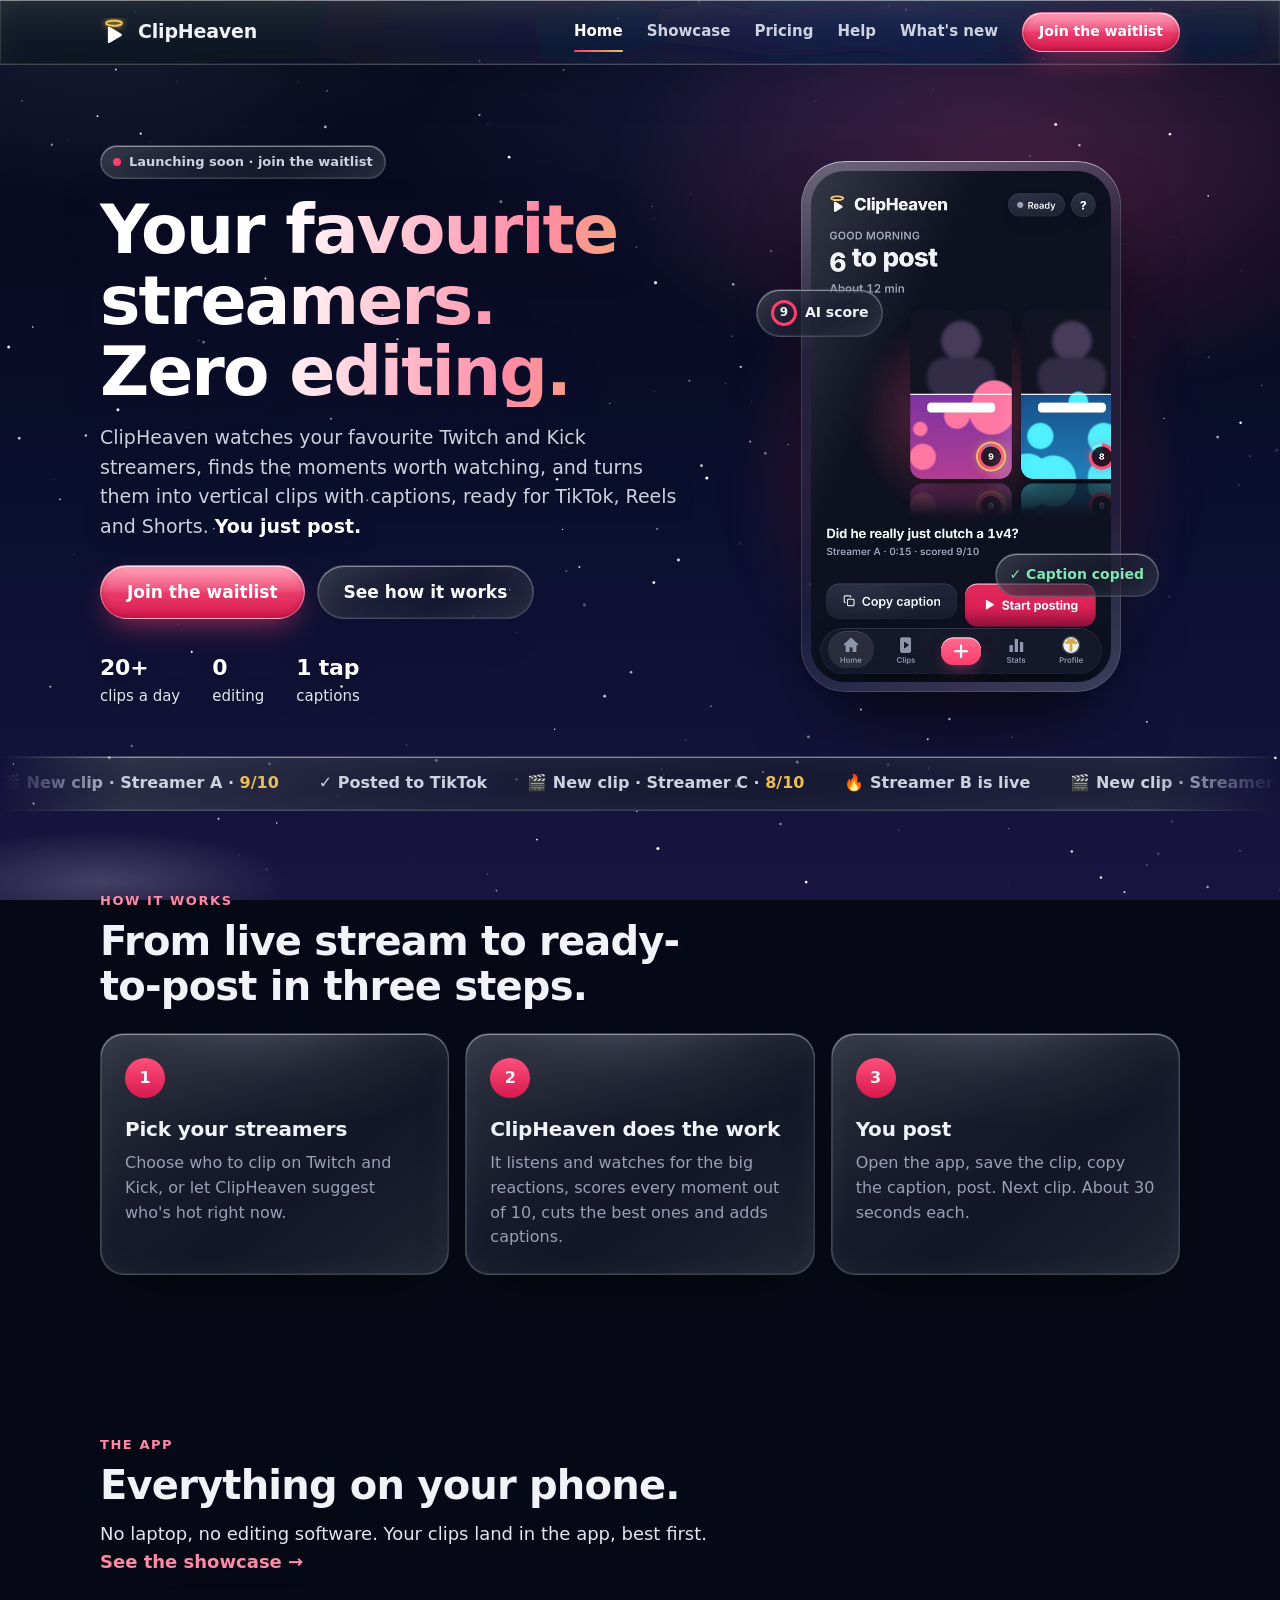
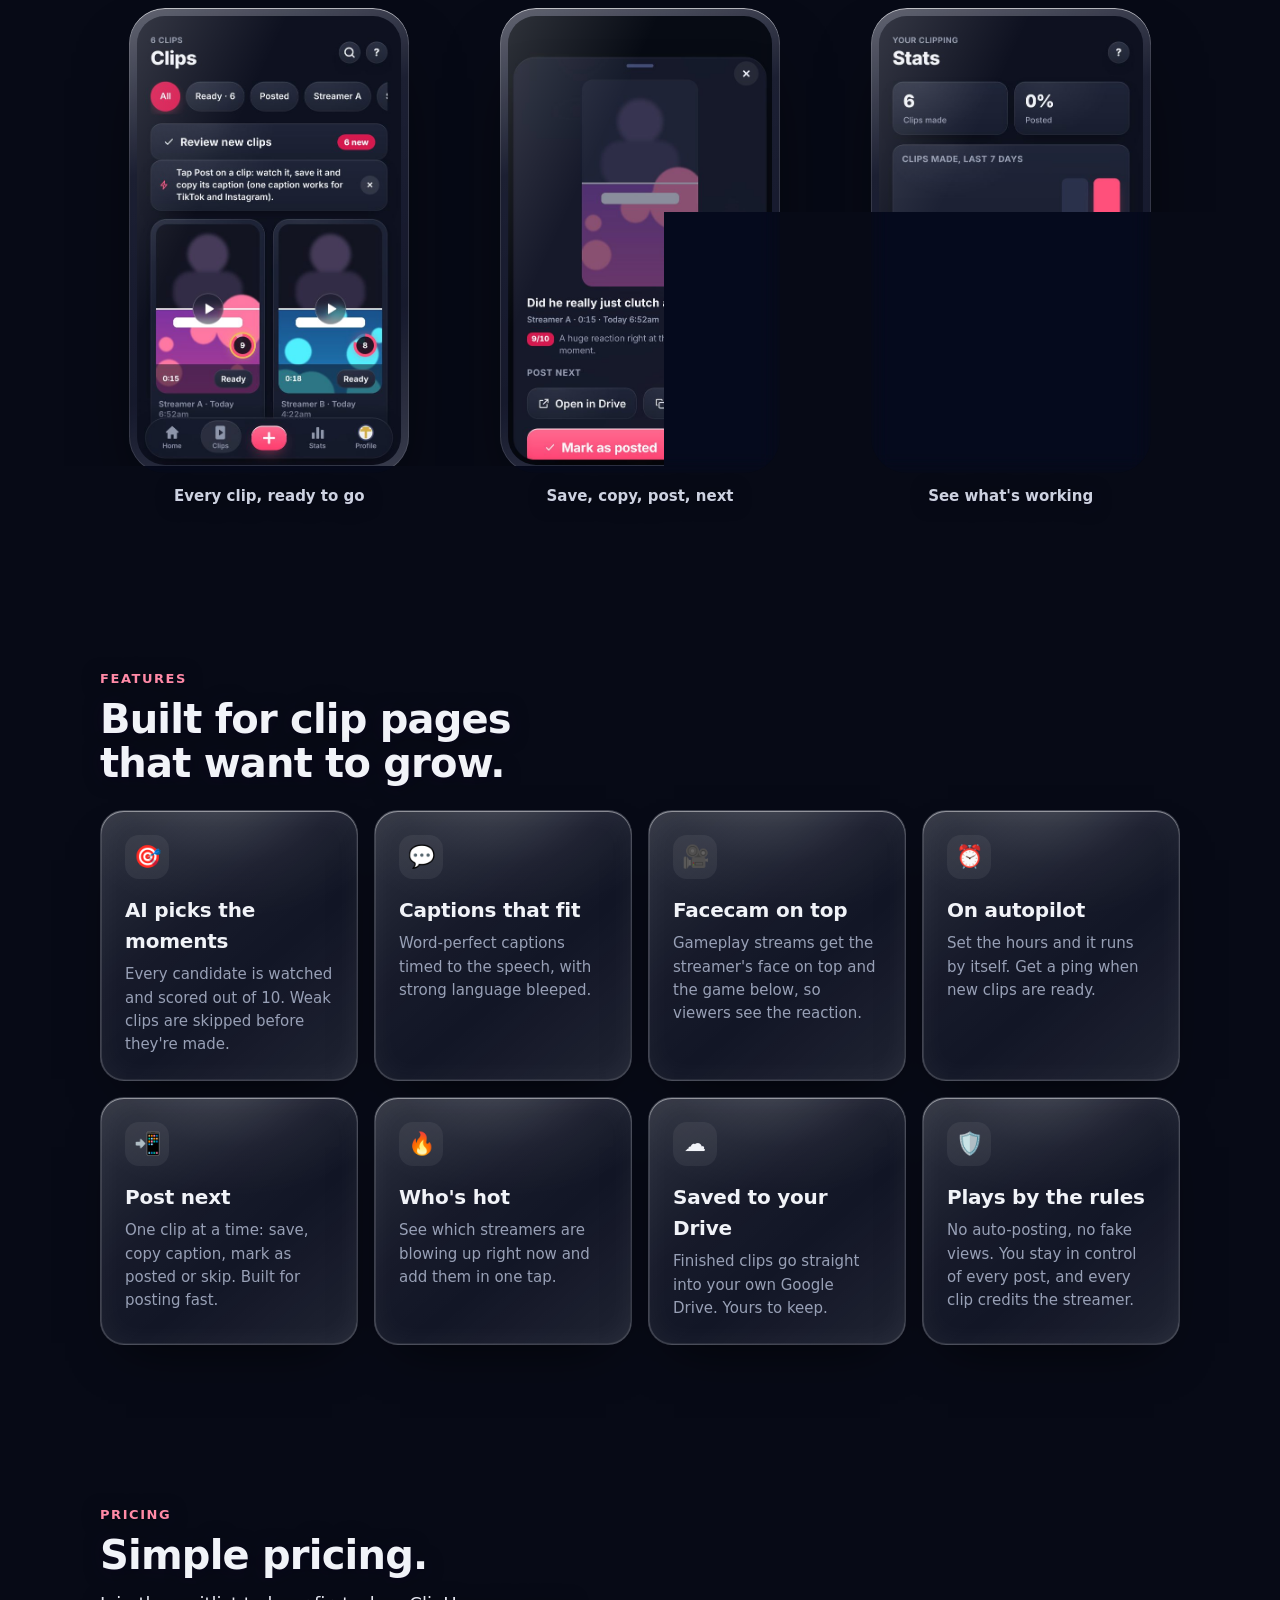
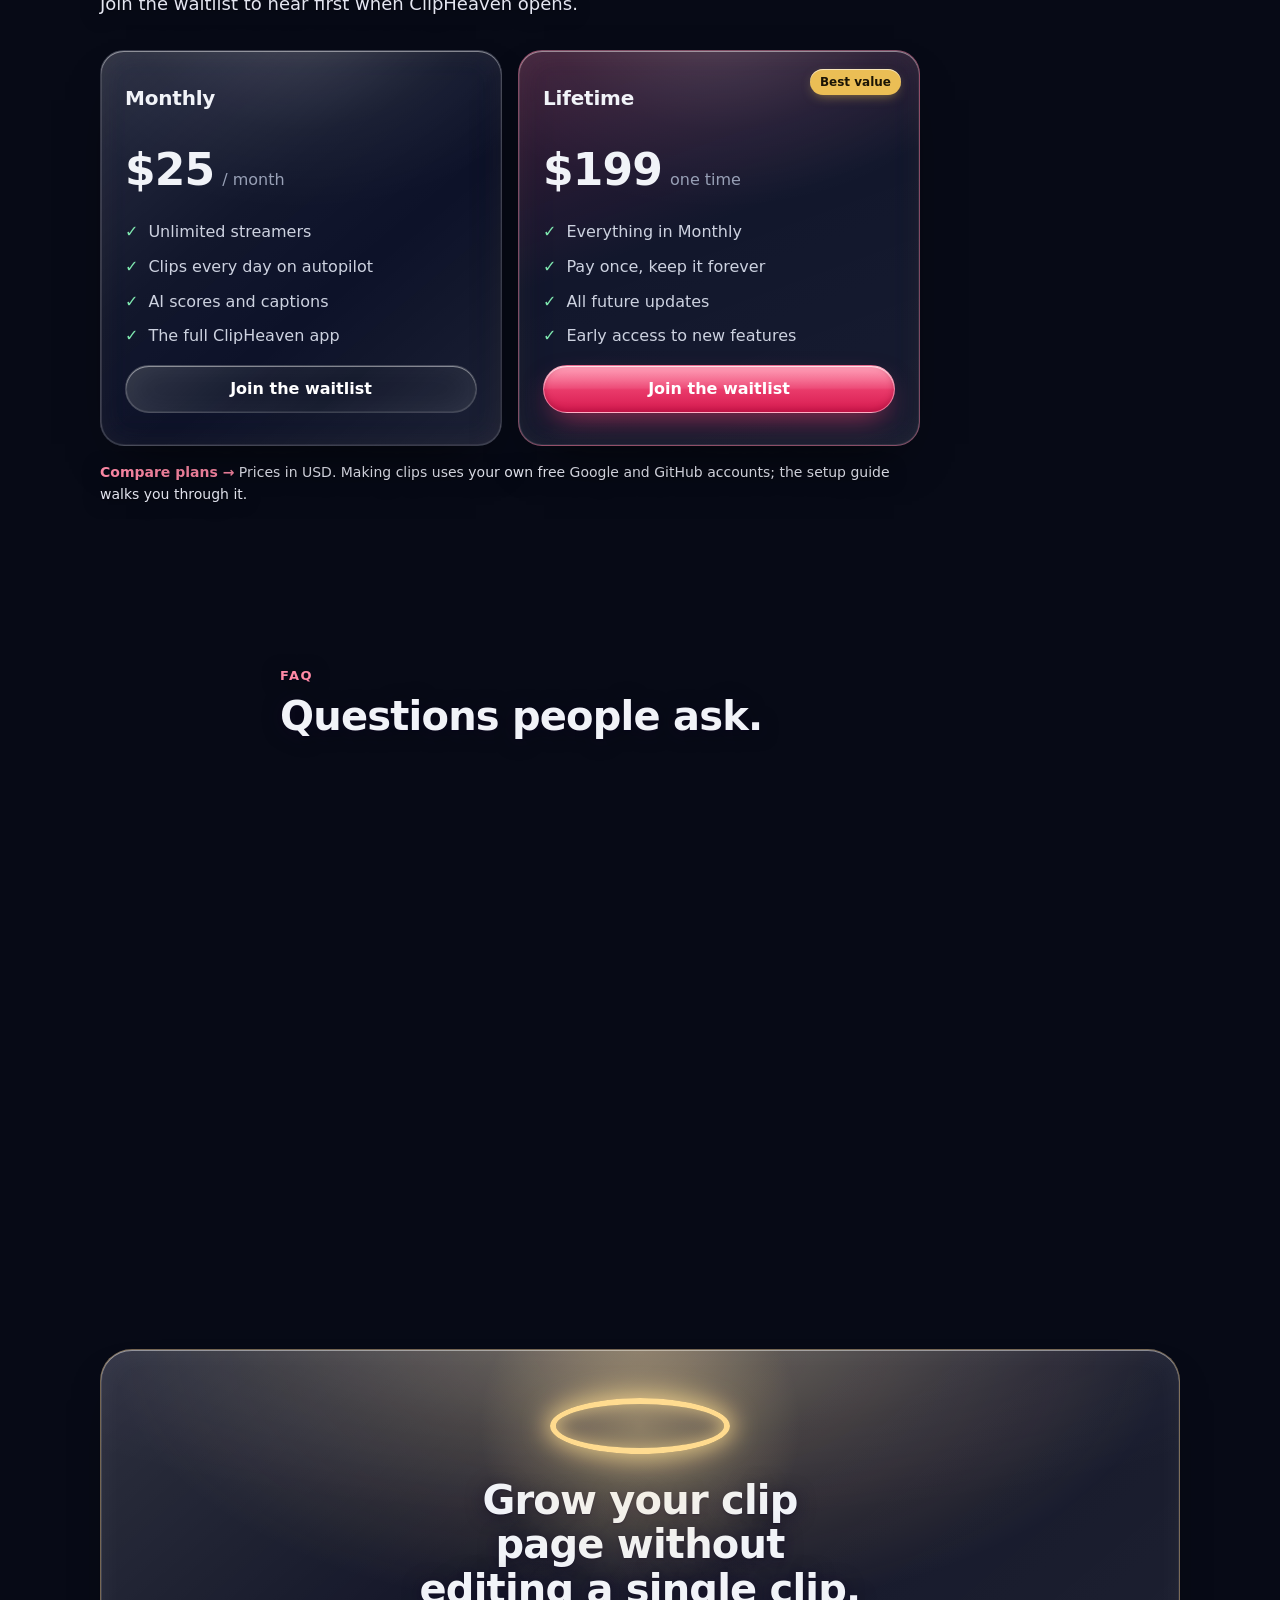
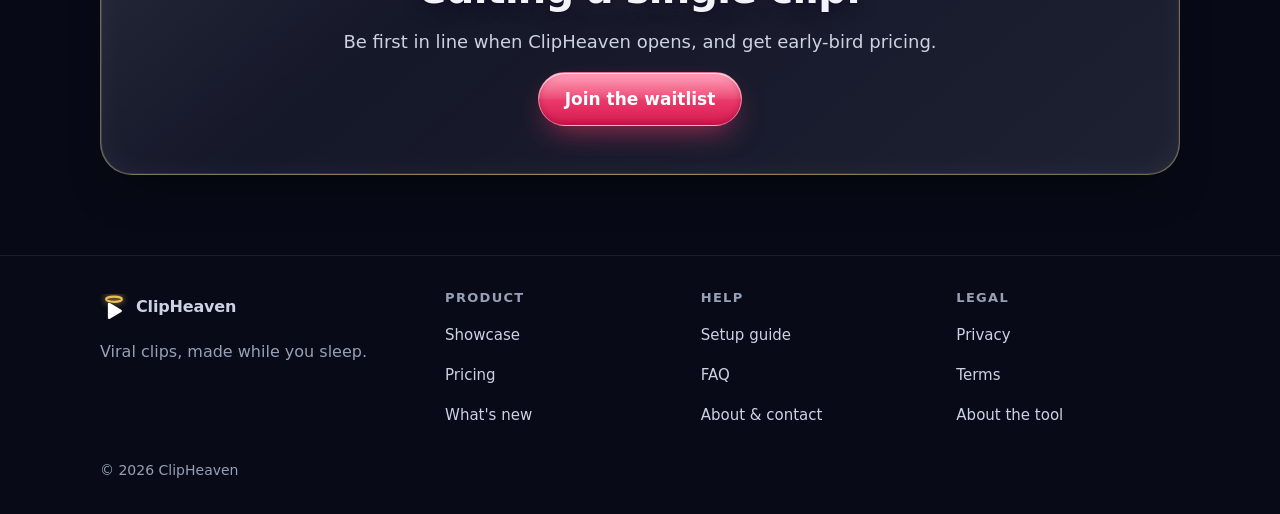
==== commit 2dc4f784: "Liquid glass: glossy see-through panels, light rims, pointer shine, candy buttons, liquid bend on th" ====
--- a/index.html
+++ b/index.html
@@ -13,6 +13,13 @@
 <link rel="stylesheet" href="/site.css">
 </head>
 <body>
+<svg class="defs" width="0" height="0" aria-hidden="true" focusable="false">
+  <filter id="liquid" x="-10%" y="-10%" width="120%" height="120%">
+    <feTurbulence type="fractalNoise" baseFrequency="0.008 0.012" numOctaves="2" seed="7" result="noise"/>
+    <feGaussianBlur in="noise" stdDeviation="2" result="soft"/>
+    <feDisplacementMap in="SourceGraphic" in2="soft" scale="38" xChannelSelector="R" yChannelSelector="G"/>
+  </filter>
+</svg>
 <div class="heaven" aria-hidden="true">
   <div class="sky sky-night"></div>
   <div class="sky sky-dusk" id="sky-dusk"></div>
--- a/site.css
+++ b/site.css
@@ -372,3 +372,86 @@
 .shots:has(> figure:nth-child(4)) figure:nth-child(2) { transform: none; }
 .shots:has(> figure:nth-child(4)) figure:nth-child(even) { transform: translateY(-20px); }
 @media (max-width: 820px) { .shots:has(> figure:nth-child(4)) figure:nth-child(even) { transform: none; } }
+
+/* =====================================================================
+   Liquid glass: see-through glossy panels, a bright rim, a shine that
+   follows your pointer, candy-glass buttons, and (where the browser can)
+   a real liquid bend of the sky behind.
+   ===================================================================== */
+.defs { position: absolute; width: 0; height: 0; overflow: hidden; }
+:root {
+  --glass-fill: linear-gradient(140deg, rgba(255,255,255,.13) 0%, rgba(255,255,255,.04) 38%, rgba(255,255,255,.02) 60%, rgba(255,255,255,.08) 100%), rgba(16,20,40,.38);
+  --glass-rim: inset 0 1px 0 rgba(255,255,255,.45), inset 0 -1px 0 rgba(255,255,255,.08), inset 1px 0 0 rgba(255,255,255,.12), inset -1px 0 0 rgba(255,255,255,.06);
+  --glass-depth: inset 0 0 30px rgba(255,255,255,.05), 0 24px 50px -26px rgba(0,0,0,.75);
+  --glass-blur: blur(18px) saturate(1.9) brightness(1.08);
+}
+.step, .feat, .plan, .faq details, .final, .hstep, .update, .rules li, .contact-card, .timeline li > div, .table-wrap, .chips li, .eyebrow,
+.btn-ghost, .menu, .toast, .ticker, .nav, .float, .timeline time {
+  background: var(--glass-fill);
+  -webkit-backdrop-filter: var(--glass-blur); backdrop-filter: var(--glass-blur);
+  border: 1px solid rgba(255,255,255,.16);
+  box-shadow: var(--glass-rim), var(--glass-depth);
+}
+.nav { border-width: 0 0 1px; background: linear-gradient(180deg, rgba(255,255,255,.10), rgba(255,255,255,.02)), rgba(8,10,24,.42); }
+.plan.best { background: linear-gradient(160deg, rgba(255,90,130,.22), rgba(255,255,255,.04) 45%, rgba(255,255,255,.06)), rgba(16,20,40,.38); border-color: rgba(255,140,170,.45); }
+.final { background: radial-gradient(70% 90% at 50% 0%, rgba(255,214,140,.30), transparent 70%), var(--glass-fill); border-color: rgba(255,214,140,.4); }
+
+/* the gloss: a curved highlight across the top of every glass panel */
+.step, .feat, .plan, .hstep, .update, .contact-card, .final, .rules li, .timeline li > div { position: relative; overflow: hidden; isolation: isolate; }
+.step::after, .feat::after, .plan::after, .hstep::after, .update::after, .contact-card::after, .final::after, .rules li::after, .timeline li > div::after {
+  content: ""; position: absolute; left: -20%; right: -20%; top: -60%; height: 100%; border-radius: 50%; pointer-events: none; z-index: -1;
+  background: radial-gradient(closest-side, rgba(255,255,255,.16), rgba(255,255,255,.04) 60%, transparent);
+}
+/* the shine follows your pointer (the .spot light, now whiter and glassier) */
+.spot::before { background: radial-gradient(220px circle at var(--mx, 50%) var(--my, 30%), rgba(255,255,255,.18), rgba(255,217,138,.08) 40%, transparent 65%); mix-blend-mode: screen; }
+.feat, .plan, .hstep, .update { transition: transform 450ms cubic-bezier(.3,1.4,.5,1), border-color var(--dur), box-shadow var(--dur); }
+.feat:hover, .plan:hover, .hstep:hover, .update:hover { transform: translateY(-4px) scale(1.012); border-color: rgba(255,255,255,.28); }
+
+/* candy-glass buttons */
+.btn-primary { background: linear-gradient(180deg, rgba(255,255,255,.42) 0%, rgba(255,255,255,.08) 48%, rgba(255,255,255,0) 52%), linear-gradient(180deg, #FF5F88, #D6194F);
+  box-shadow: inset 0 1px 0 rgba(255,255,255,.7), inset 0 -2px 6px rgba(120,0,40,.35), 0 12px 30px -10px rgba(255,61,110,.65); border: 1px solid rgba(255,190,210,.5); }
+.btn-ghost { color: #fff; }
+.btn-ghost:hover { background: linear-gradient(140deg, rgba(255,255,255,.2), rgba(255,255,255,.06)), rgba(16,20,40,.4); }
+.btn:active { transform: scale(.96); }
+
+/* phone frames: a glossy glass edge */
+.phone { background: linear-gradient(160deg, rgba(255,255,255,.35), rgba(255,255,255,.06) 30%, rgba(255,255,255,.03) 70%, rgba(255,255,255,.18)), rgba(20,24,46,.6);
+  -webkit-backdrop-filter: blur(10px) saturate(1.6); backdrop-filter: blur(10px) saturate(1.6);
+  box-shadow: inset 0 1px 0 rgba(255,255,255,.55), inset 0 0 0 1px rgba(255,255,255,.12), 0 40px 80px -30px rgba(0,0,0,.9); }
+.phone::after { content: ""; position: absolute; inset: 10px; border-radius: 34px; pointer-events: none;
+  background: linear-gradient(115deg, rgba(255,255,255,.16) 0%, rgba(255,255,255,0) 32%); }
+.phone.sm::after { inset: 8px; border-radius: 28px; }
+
+/* the real liquid bend: Chromium browsers can warp the sky behind glass. Others keep the plain glass above. */
+@supports (backdrop-filter: url(#liquid)) {
+  .nav, .final, .plan { backdrop-filter: url(#liquid) blur(16px) saturate(1.9) brightness(1.08); }
+}
+
+/* phones: a little less blur so scrolling stays smooth */
+@media (max-width: 760px) {
+  :root { --glass-blur: blur(12px) saturate(1.7) brightness(1.06); }
+}
+@media (prefers-reduced-transparency: reduce) {
+  .step, .feat, .plan, .faq details, .final, .hstep, .update, .rules li, .contact-card, .timeline li > div, .table-wrap, .chips li, .eyebrow, .btn-ghost, .menu, .toast, .ticker, .nav, .float, .timeline time {
+    background: #151A2B; -webkit-backdrop-filter: none; backdrop-filter: none; }
+}
+/* glass panels clip their gloss, so the badge sits inside the card */
+.badge { top: 18px; left: auto; right: 18px; box-shadow: inset 0 1px 0 rgba(255,255,255,.6), 0 4px 12px -4px rgba(235,190,85,.6); }
+/* smoothness: real blurred glass only on the big moments; the rest keeps the glossy look without the costly blur
+   (the sky behind is already soft, so they read as frosted glass anyway) */
+.step, .feat, .faq details, .hstep, .update, .rules li, .contact-card, .timeline li > div, .table-wrap, .chips li, .eyebrow, .btn-ghost, .ticker, .float, .timeline time {
+  -webkit-backdrop-filter: none; backdrop-filter: none;
+  background: linear-gradient(140deg, rgba(255,255,255,.14) 0%, rgba(255,255,255,.05) 38%, rgba(255,255,255,.03) 60%, rgba(255,255,255,.09) 100%), rgba(14,18,38,.62);
+}
+@supports (backdrop-filter: url(#liquid)) {
+  .plan { backdrop-filter: blur(16px) saturate(1.9) brightness(1.08); }
+}
+/* beams: soft edges drawn into the gradient instead of a live blur, so swaying costs almost nothing */
+.rays i { filter: none; background: radial-gradient(50% 100% at 50% 0%, rgba(255,244,210,.42), rgba(255,244,210,.12) 45%, rgba(255,244,210,0) 75%); }
+.rays { will-change: transform; }
+/* the big waitlist box covers a lot of moving sky: glossy glass look, no live blur (the biggest smoothness win) */
+.final { -webkit-backdrop-filter: none !important; backdrop-filter: none !important;
+  background: radial-gradient(70% 90% at 50% 0%, rgba(255,214,140,.30), transparent 70%), linear-gradient(140deg, rgba(255,255,255,.14), rgba(255,255,255,.04) 40%, rgba(255,255,255,.08)), rgba(14,18,38,.66); }
+@supports (backdrop-filter: url(#liquid)) {
+  .nav { backdrop-filter: url(#liquid) blur(16px) saturate(1.9) brightness(1.08); }
+}
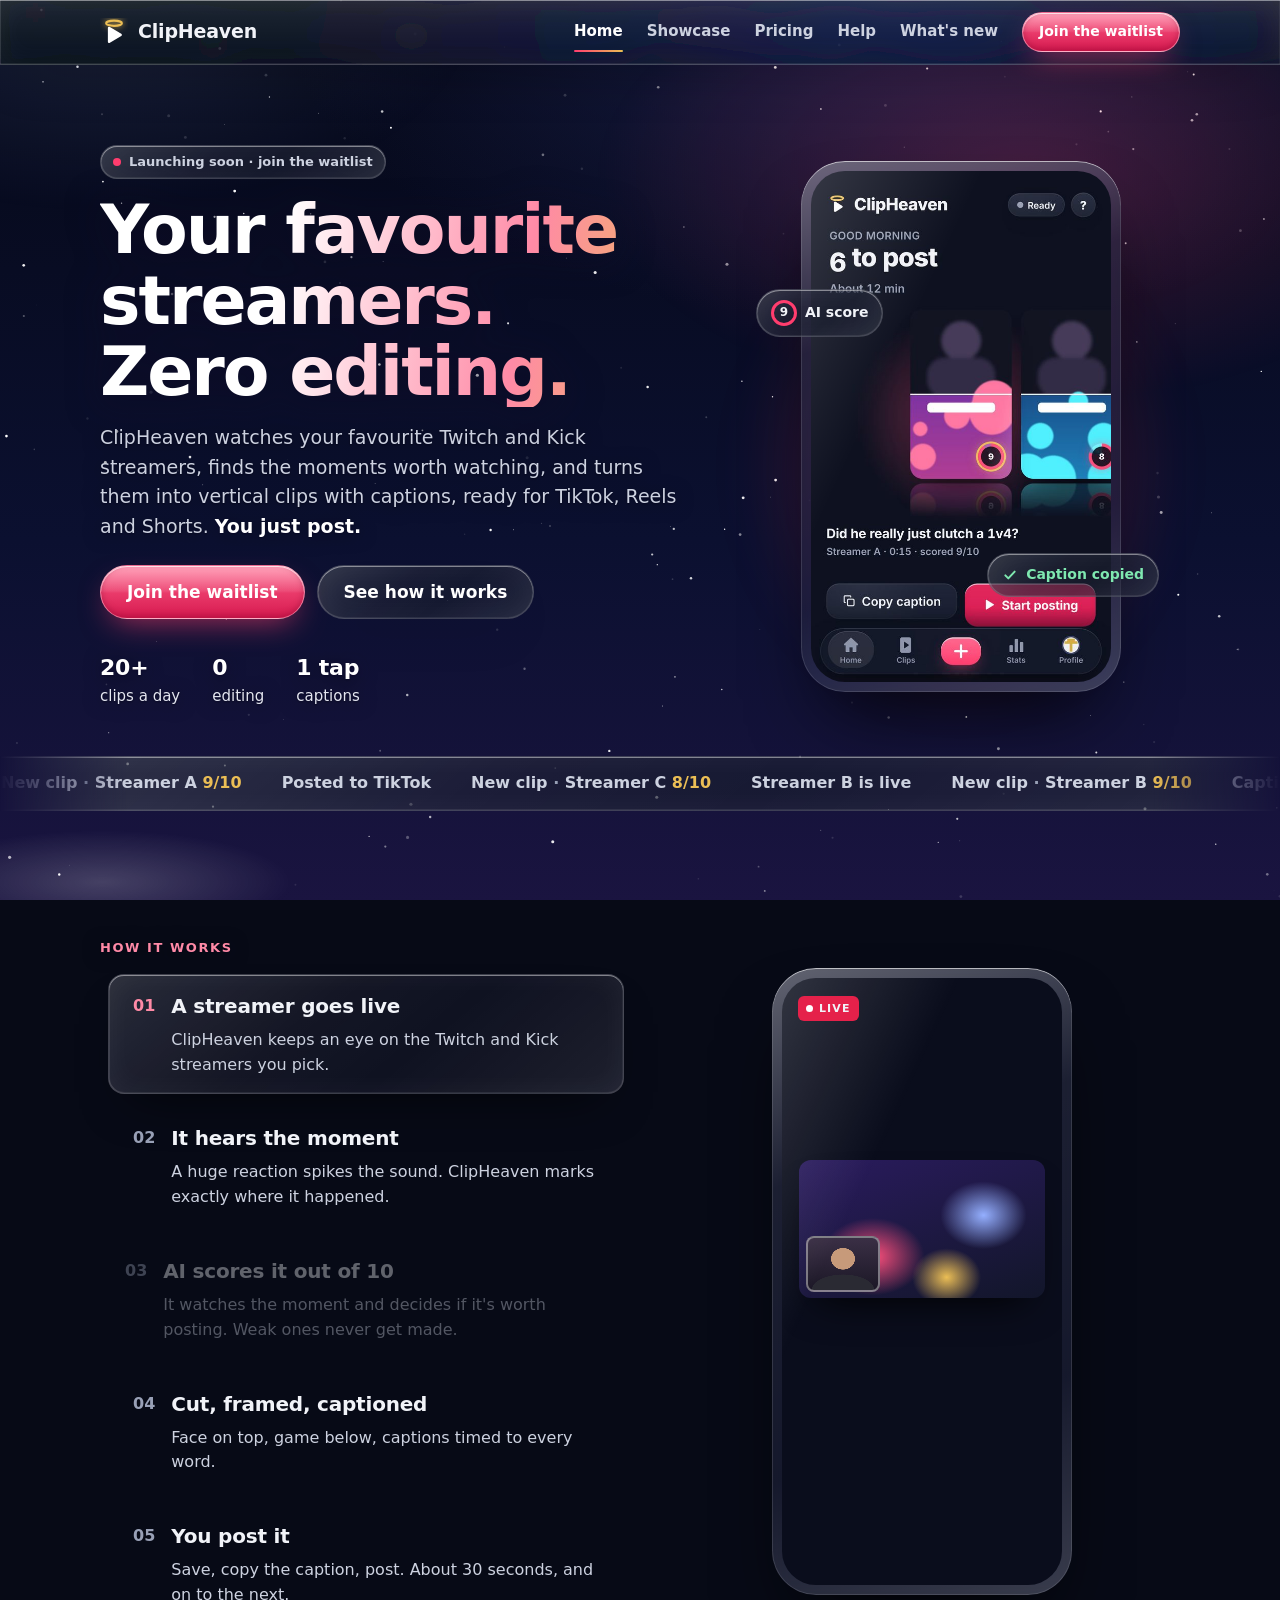
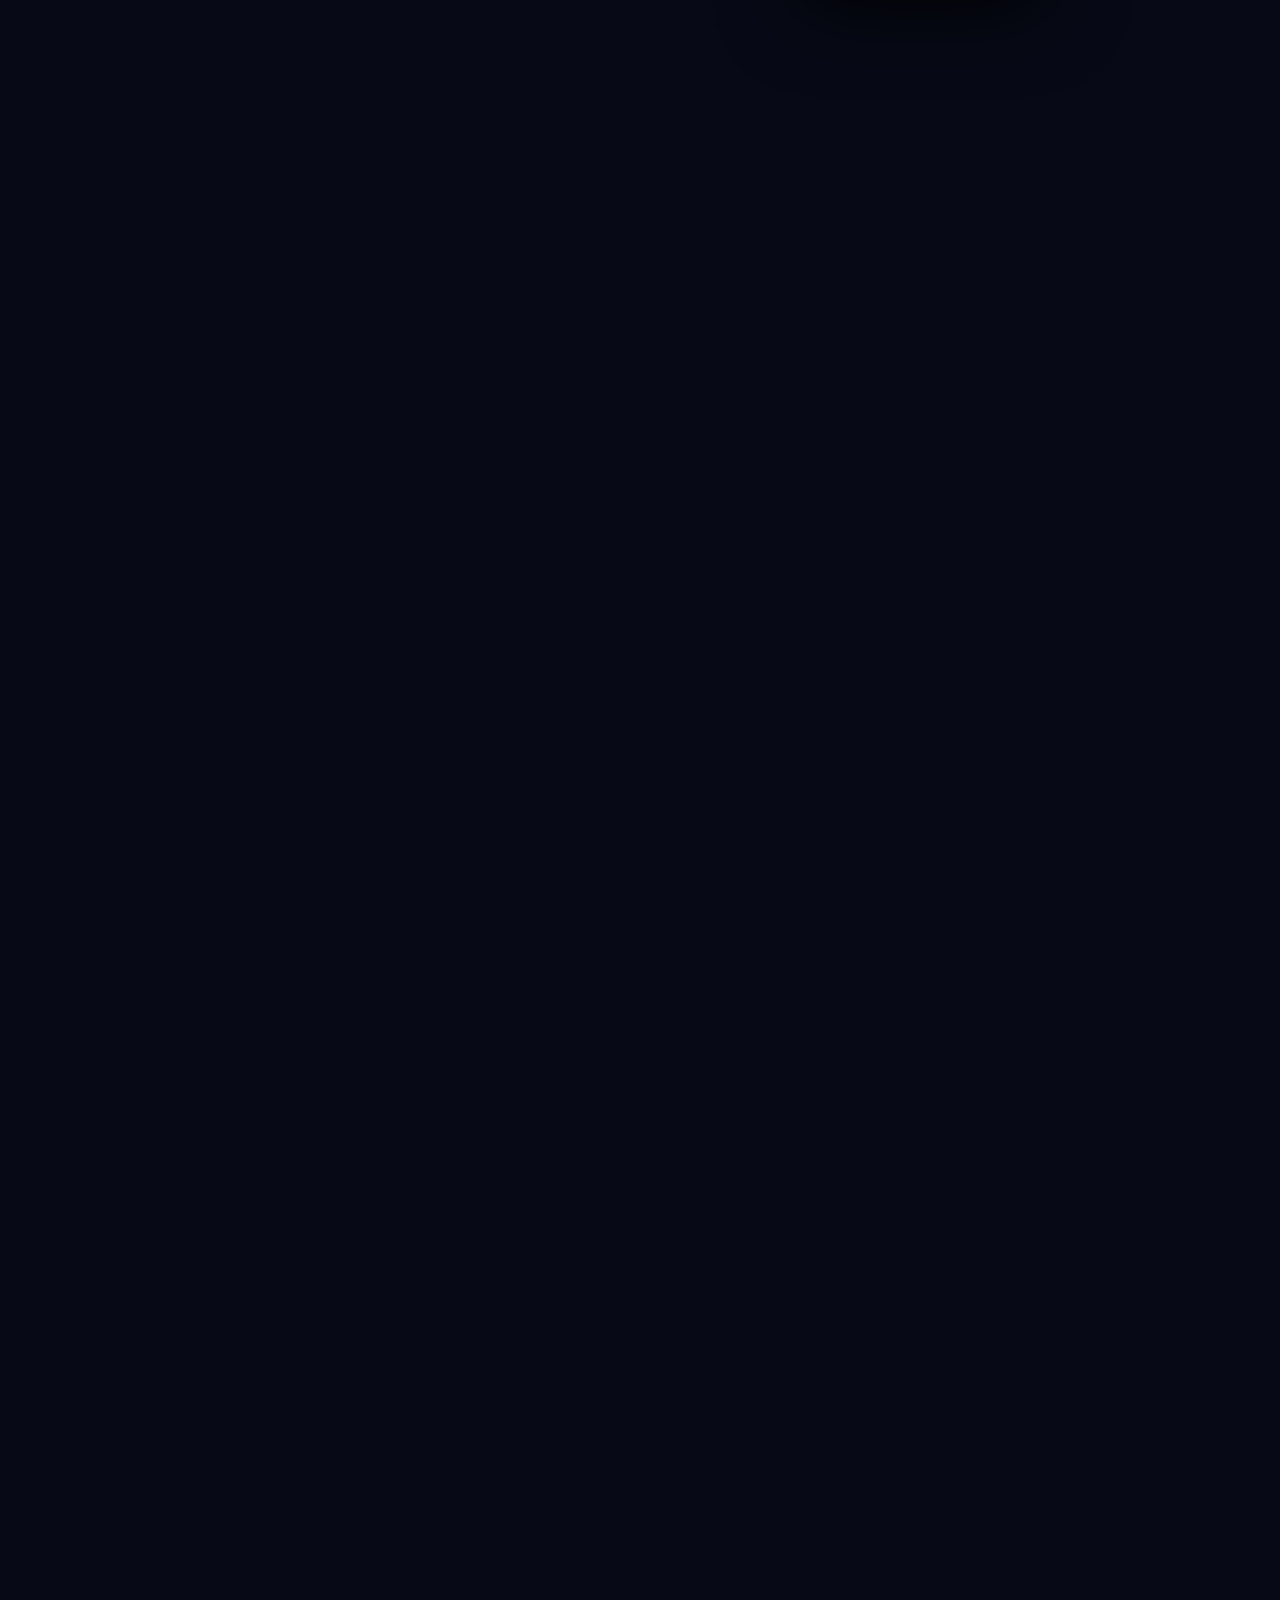
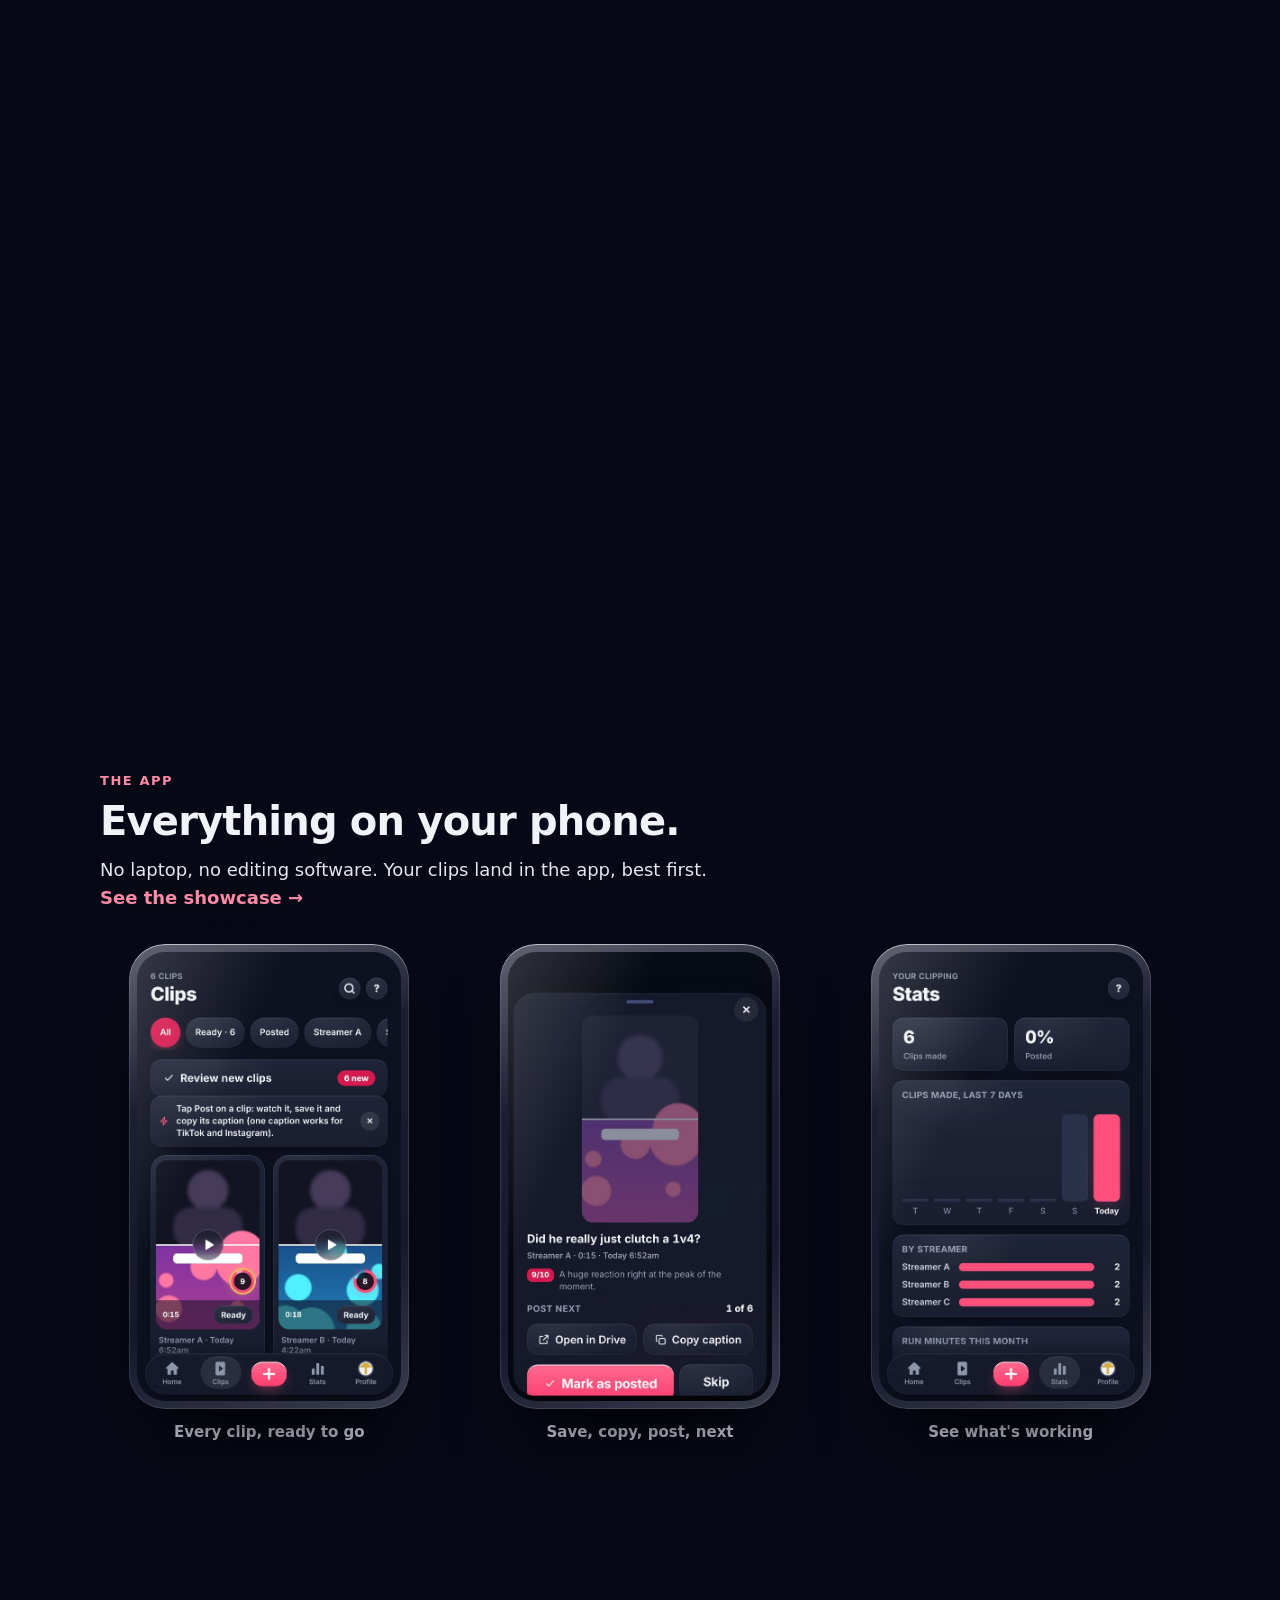
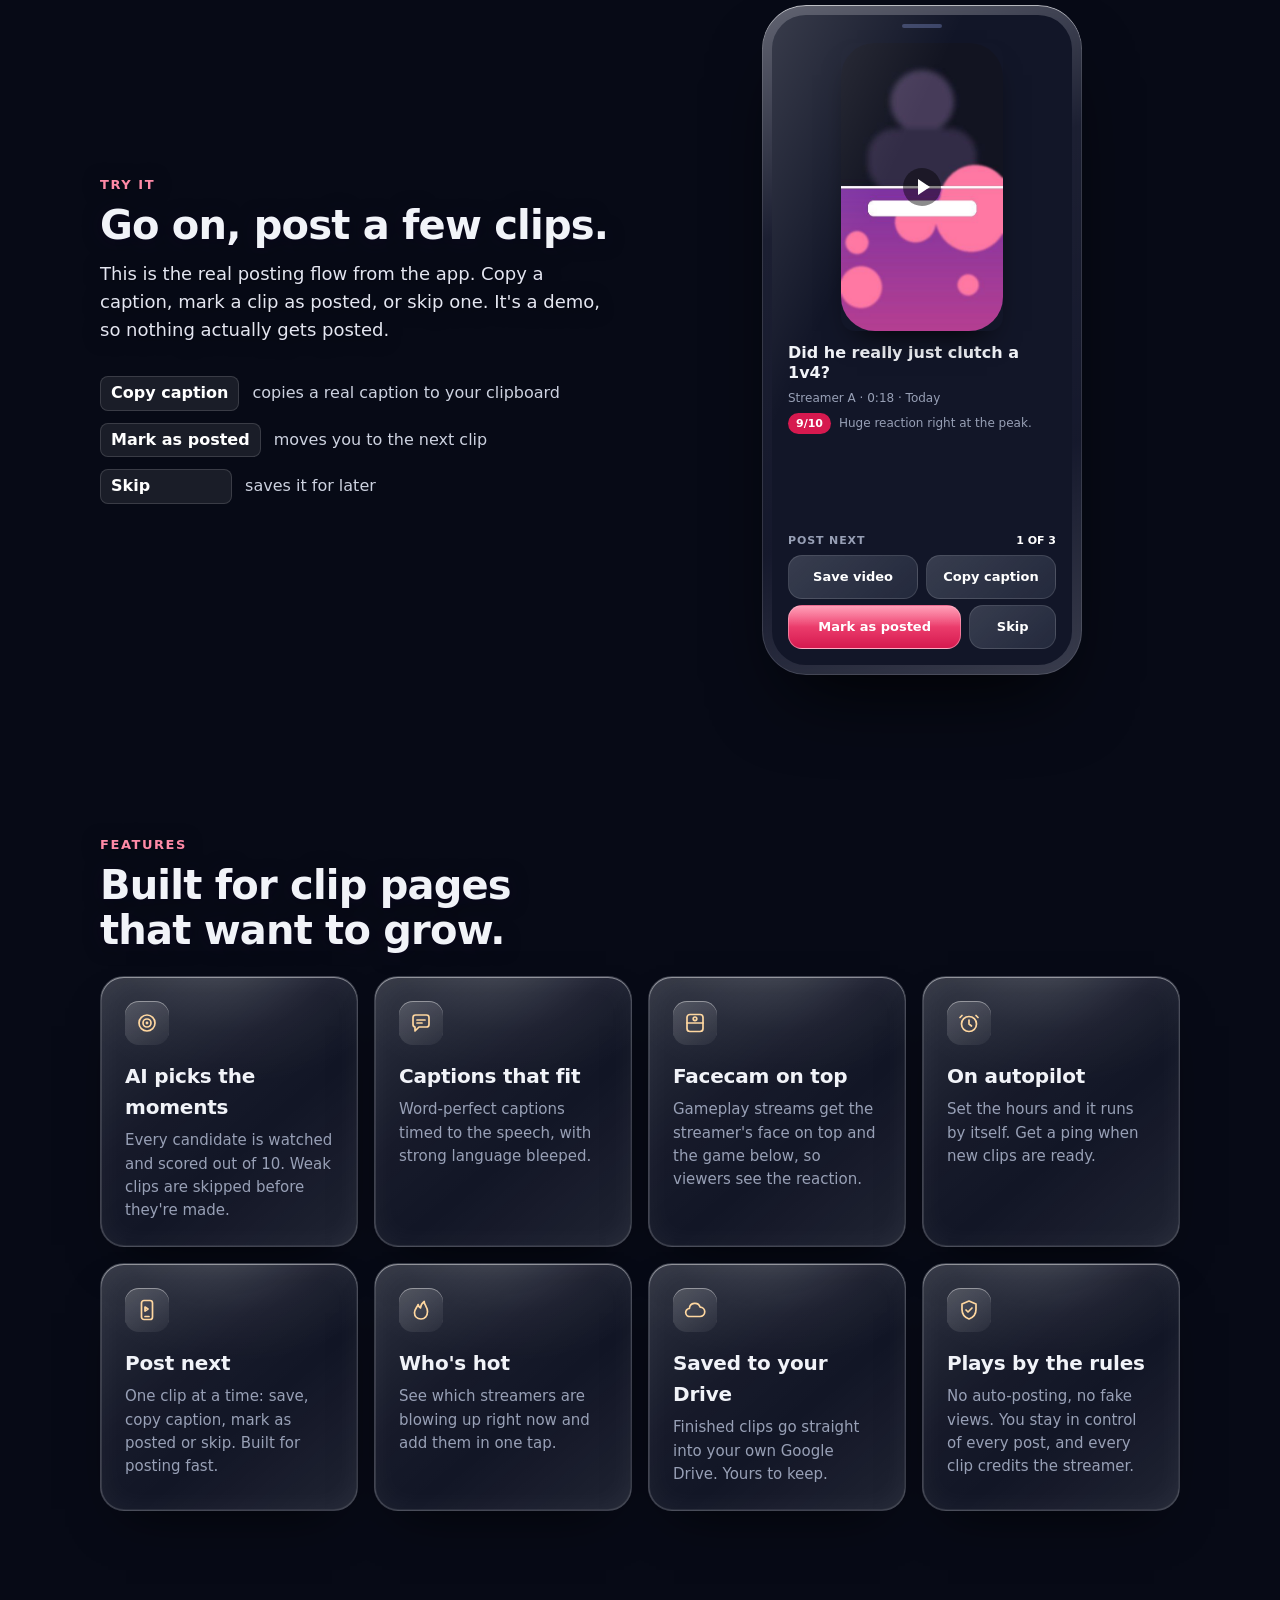
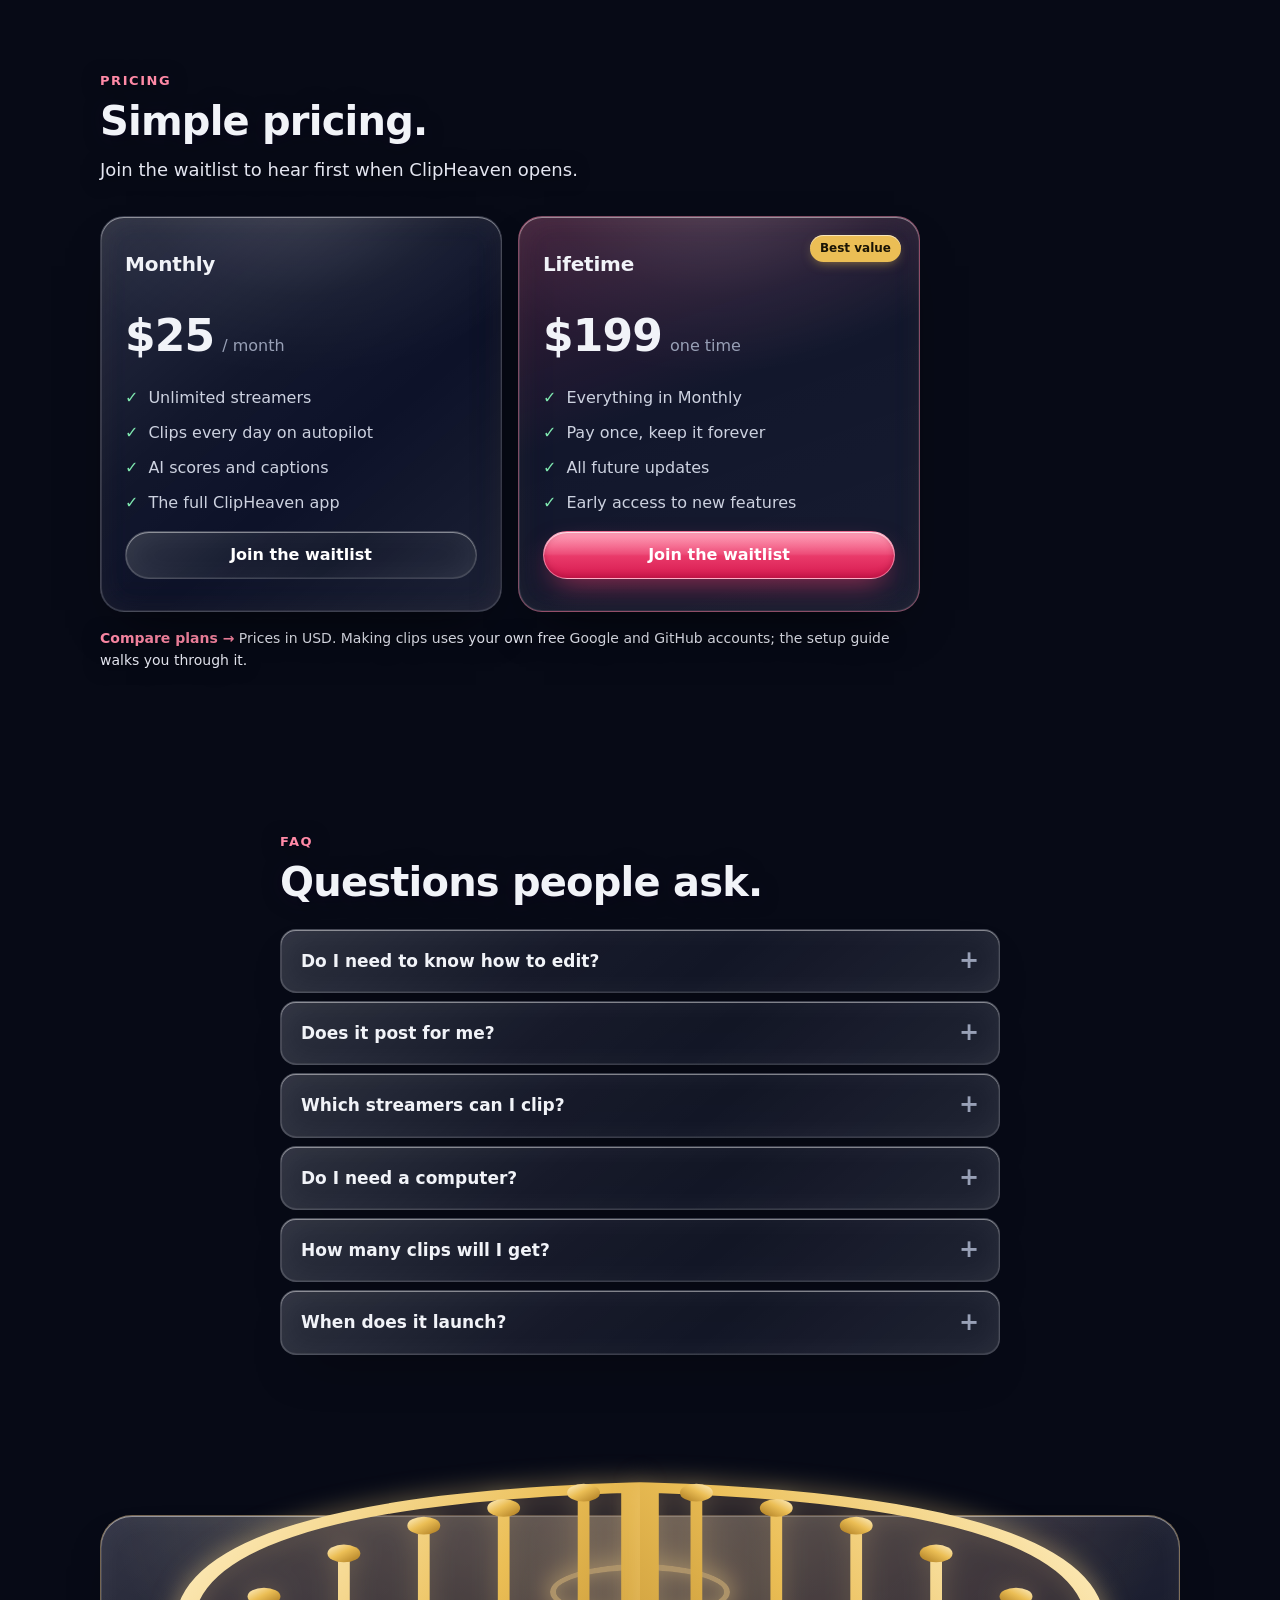
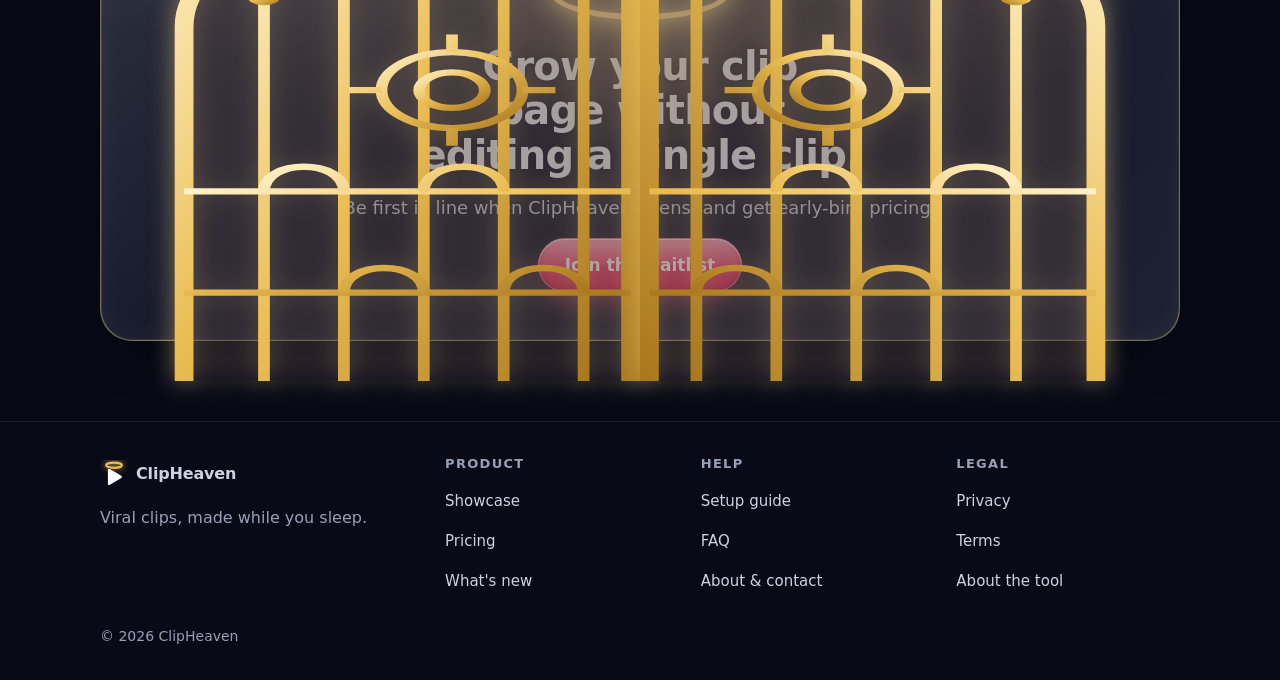
==== commit bdd968c7: "Showstoppers: scroll story with a pinned phone, tappable Try the app demo, gates of heaven; line ico" ====
--- a/index.html
+++ b/index.html
@@ -14,6 +14,18 @@
 </head>
 <body>
 <svg class="defs" width="0" height="0" aria-hidden="true" focusable="false">
+  <symbol id="gate-art" viewBox="0 0 200 400">
+    <defs><linearGradient id="gold" x1="0" x2="1" y1="0" y2="1"><stop offset="0" stop-color="#FFF1C9"/><stop offset=".45" stop-color="#EBBE55"/><stop offset="1" stop-color="#A9781F"/></linearGradient></defs>
+    <path d="M6 400V120C6 60 60 18 196 10V400" fill="rgba(20,16,40,.35)" stroke="url(#gold)" stroke-width="8"/>
+    <g stroke="url(#gold)" stroke-width="5" fill="none">
+      <path d="M40 400V96M74 400V62M108 400V40M142 400V26M176 400V14"/>
+      <path d="M6 250H196M6 330H196"/>
+      <path d="M40 250c0-26 34-26 34 0M108 250c0-26 34-26 34 0M74 330c0-26 34-26 34 0M142 330c0-26 34-26 34 0"/>
+      <circle cx="120" cy="170" r="30"/><circle cx="120" cy="170" r="14"/>
+      <path d="M120 140v-14M120 200v14M90 170H76M150 170h14"/>
+    </g>
+    <g fill="url(#gold)"><circle cx="40" cy="96" r="7"/><circle cx="74" cy="62" r="7"/><circle cx="108" cy="40" r="7"/><circle cx="142" cy="26" r="7"/><circle cx="176" cy="14" r="7"/></g>
+  </symbol>
   <filter id="liquid" x="-10%" y="-10%" width="120%" height="120%">
     <feTurbulence type="fractalNoise" baseFrequency="0.008 0.012" numOctaves="2" seed="7" result="noise"/>
     <feGaussianBlur in="noise" stdDeviation="2" result="soft"/>
@@ -72,43 +84,45 @@
           <img src="/img/app-home.jpg" width="585" height="1266" alt="The ClipHeaven app's Home screen: 6 clips ready to post, each with an AI score.">
         </figure>
         <div class="float f1" aria-hidden="true"><span class="ring">9</span> AI score</div>
-        <div class="float f2" aria-hidden="true">✓ Caption copied</div>
+        <div class="float f2" aria-hidden="true"><svg class="mini-tick" viewBox="0 0 24 24"><path d="M5 12.5l4.5 4.5L19 7"/></svg>Caption copied</div>
       </div>
     </div>
   </section>
 
   <!-- clips arriving, like the app's live feed -->
   <div class="ticker" aria-hidden="true">
-    <div class="ticker-track">
-      <span>🎬 New clip · Streamer A · <b>9/10</b></span><span>✓ Posted to TikTok</span><span>🎬 New clip · Streamer C · <b>8/10</b></span><span>🔥 Streamer B is live</span>
-      <span>🎬 New clip · Streamer B · <b>9/10</b></span><span>💬 Caption copied</span><span>🎬 New clip · Streamer A · <b>7/10</b></span><span>⏰ Next run in 2h</span>
-      <span>🎬 New clip · Streamer A · <b>9/10</b></span><span>✓ Posted to TikTok</span><span>🎬 New clip · Streamer C · <b>8/10</b></span><span>🔥 Streamer B is live</span>
-      <span>🎬 New clip · Streamer B · <b>9/10</b></span><span>💬 Caption copied</span><span>🎬 New clip · Streamer A · <b>7/10</b></span><span>⏰ Next run in 2h</span>
-    </div>
-  </div>
-
-  <!-- How it works -->
-  <section class="section" id="how">
-    <div class="wrap">
-      <p class="kicker">How it works</p>
-      <h2>From live stream to ready-to-post in three steps.</h2>
-      <ol class="steps">
-        <li class="step">
-          <span class="step-n">1</span>
-          <h3>Pick your streamers</h3>
-          <p>Choose who to clip on Twitch and Kick, or let ClipHeaven suggest who's hot right now.</p>
-        </li>
-        <li class="step">
-          <span class="step-n">2</span>
-          <h3>ClipHeaven does the work</h3>
-          <p>It listens and watches for the big reactions, scores every moment out of 10, cuts the best ones and adds captions.</p>
-        </li>
-        <li class="step">
-          <span class="step-n">3</span>
-          <h3>You post</h3>
-          <p>Open the app, save the clip, copy the caption, post. Next clip. About 30 seconds each.</p>
-        </li>
-      </ol>
+    <div class="ticker-track"><span>New clip <i>·</i> Streamer A <b>9/10</b></span><span>Posted to TikTok</span><span>New clip <i>·</i> Streamer C <b>8/10</b></span><span>Streamer B is live</span><span>New clip <i>·</i> Streamer B <b>9/10</b></span><span>Caption copied</span><span>New clip <i>·</i> Streamer A <b>7/10</b></span><span>Next run in 2h</span><span>New clip <i>·</i> Streamer A <b>9/10</b></span><span>Posted to TikTok</span><span>New clip <i>·</i> Streamer C <b>8/10</b></span><span>Streamer B is live</span><span>New clip <i>·</i> Streamer B <b>9/10</b></span><span>Caption copied</span><span>New clip <i>·</i> Streamer A <b>7/10</b></span><span>Next run in 2h</span></div>
+  </div>
+
+  <!-- How it works: a pinned phone plays the journey as you scroll -->
+  <section class="story" id="how" aria-label="How ClipHeaven works">
+    <div class="story-track" id="story">
+      <div class="story-stage" data-step="0">
+        <div class="story-copy">
+          <p class="kicker">How it works</p>
+          <ol class="story-steps">
+            <li data-s="0"><span class="sn">01</span><div><h3>A streamer goes live</h3><p>ClipHeaven keeps an eye on the Twitch and Kick streamers you pick.</p></div></li>
+            <li data-s="1"><span class="sn">02</span><div><h3>It hears the moment</h3><p>A huge reaction spikes the sound. ClipHeaven marks exactly where it happened.</p></div></li>
+            <li data-s="2"><span class="sn">03</span><div><h3>AI scores it out of 10</h3><p>It watches the moment and decides if it's worth posting. Weak ones never get made.</p></div></li>
+            <li data-s="3"><span class="sn">04</span><div><h3>Cut, framed, captioned</h3><p>Face on top, game below, captions timed to every word.</p></div></li>
+            <li data-s="4"><span class="sn">05</span><div><h3>You post it</h3><p>Save, copy the caption, post. About 30 seconds, and on to the next.</p></div></li>
+          </ol>
+        </div>
+        <div class="story-device">
+          <div class="phone story-phone">
+            <div class="screen">
+              <div class="sc-live"><span class="rec"></span>LIVE</div>
+              <div class="sc-stream"><div class="game-art"></div><div class="cam-art"></div></div>
+              <div class="sc-wave" aria-hidden="true"><i style="--h:18"></i><i style="--h:30"></i><i style="--h:22"></i><i style="--h:40"></i><i style="--h:26"></i><i style="--h:34"></i><i style="--h:20"></i><i style="--h:28"></i><i style="--h:24"></i><i style="--h:36"></i><i style="--h:30"></i><i style="--h:92"></i><i style="--h:100"></i><i style="--h:70"></i><i style="--h:38"></i><i style="--h:26"></i><i style="--h:32"></i><i style="--h:22"></i><i style="--h:28"></i><i style="--h:18"></i><i style="--h:24"></i><i style="--h:30"></i><i style="--h:20"></i><i style="--h:26"></i></div>
+              <div class="sc-mark">Big reaction found · 0:42</div>
+              <div class="sc-score"><svg viewBox="0 0 120 120"><circle cx="60" cy="60" r="50" class="trk"/><circle cx="60" cy="60" r="50" class="val" id="score-ring"/></svg><b id="score-num">0</b><span>AI score</span></div>
+              <div class="sc-clip"><div class="cam-top"></div><div class="line"></div><div class="game-bottom"></div>
+                <span class="cap c1">"no way"</span><span class="cap c2">"that just happened"</span></div>
+              <div class="sc-posted"><span class="burst"></span><span class="tick"><svg viewBox="0 0 24 24"><path d="M5 12.5l4.5 4.5L19 7"/></svg></span><b>Posted</b><small>Next clip ready</small></div>
+            </div>
+          </div>
+        </div>
+      </div>
     </div>
   </section>
 
@@ -126,20 +140,54 @@
     </div>
   </section>
 
+  <!-- Try the app: a real, tappable posting screen -->
+  <section class="section" id="try">
+    <div class="wrap try-in">
+      <div class="try-copy">
+        <p class="kicker">Try it</p>
+        <h2>Go on, post a few clips.</h2>
+        <p class="lede">This is the real posting flow from the app. Copy a caption, mark a clip as posted, or skip one. It's a demo, so nothing actually gets posted.</p>
+        <ul class="try-hints">
+          <li><span class="k">Copy caption</span> copies a real caption to your clipboard</li>
+          <li><span class="k">Mark as posted</span> moves you to the next clip</li>
+          <li><span class="k">Skip</span> saves it for later</li>
+        </ul>
+      </div>
+      <div class="try-device">
+        <div class="phone tryphone" id="tryapp">
+          <div class="app">
+            <div class="app-top"><span class="grip"></span></div>
+            <div class="app-video"><img id="try-img" src="/img/demo1.jpg" width="360" height="640" alt="Example clip"><span class="play"></span></div>
+            <div class="app-body">
+              <b class="app-title" id="try-title">Did he really just clutch a 1v4?</b>
+              <span class="app-meta" id="try-meta">Streamer A · 0:18 · Today</span>
+              <span class="app-why"><span class="chip9" id="try-score">9/10</span><span id="try-why">Huge reaction right at the peak.</span></span>
+              <div class="app-head"><span>Post next</span><b id="try-count">1 of 3</b></div>
+              <div class="app-row"><button class="abtn" id="try-save" type="button">Save video</button><button class="abtn" id="try-copy" type="button">Copy caption</button></div>
+              <div class="app-row main"><button class="abtn primary" id="try-post" type="button">Mark as posted</button><button class="abtn" id="try-skip" type="button">Skip</button></div>
+            </div>
+            <div class="app-done" id="try-done" hidden><span class="tick big"><svg viewBox="0 0 24 24"><path d="M5 12.5l4.5 4.5L19 7"/></svg></span><b id="try-done-title">All posted</b><small id="try-done-sub">3 clips, about a minute and a half.</small><button class="abtn primary" id="try-again" type="button">Do it again</button></div>
+            <div class="app-toast" id="try-toast" hidden></div>
+          </div>
+        </div>
+      </div>
+    </div>
+  </section>
+
   <!-- Features -->
   <section class="section" id="features">
     <div class="wrap">
       <p class="kicker">Features</p>
       <h2>Built for clip pages that want to grow.</h2>
       <div class="grid">
-        <article class="feat spot"><span class="ico" aria-hidden="true">🎯</span><h3>AI picks the moments</h3><p>Every candidate is watched and scored out of 10. Weak clips are skipped before they're made.</p></article>
-        <article class="feat spot"><span class="ico" aria-hidden="true">💬</span><h3>Captions that fit</h3><p>Word-perfect captions timed to the speech, with strong language bleeped.</p></article>
-        <article class="feat spot"><span class="ico" aria-hidden="true">🎥</span><h3>Facecam on top</h3><p>Gameplay streams get the streamer's face on top and the game below, so viewers see the reaction.</p></article>
-        <article class="feat spot"><span class="ico" aria-hidden="true">⏰</span><h3>On autopilot</h3><p>Set the hours and it runs by itself. Get a ping when new clips are ready.</p></article>
-        <article class="feat spot"><span class="ico" aria-hidden="true">📲</span><h3>Post next</h3><p>One clip at a time: save, copy caption, mark as posted or skip. Built for posting fast.</p></article>
-        <article class="feat spot"><span class="ico" aria-hidden="true">🔥</span><h3>Who's hot</h3><p>See which streamers are blowing up right now and add them in one tap.</p></article>
-        <article class="feat spot"><span class="ico" aria-hidden="true">☁️</span><h3>Saved to your Drive</h3><p>Finished clips go straight into your own Google Drive. Yours to keep.</p></article>
-        <article class="feat spot"><span class="ico" aria-hidden="true">🛡️</span><h3>Plays by the rules</h3><p>No auto-posting, no fake views. You stay in control of every post, and every clip credits the streamer.</p></article>
+        <article class="feat spot"><span class="ico" aria-hidden="true"><svg viewBox="0 0 24 24"><circle cx="12" cy="12" r="8"/><circle cx="12" cy="12" r="4"/><circle cx="12" cy="12" r=".6" fill="currentColor"/></svg></span><h3>AI picks the moments</h3><p>Every candidate is watched and scored out of 10. Weak clips are skipped before they're made.</p></article>
+        <article class="feat spot"><span class="ico" aria-hidden="true"><svg viewBox="0 0 24 24"><path d="M4 6.5A2.5 2.5 0 0 1 6.5 4h11A2.5 2.5 0 0 1 20 6.5v7a2.5 2.5 0 0 1-2.5 2.5H10l-4 4v-4h0A2.5 2.5 0 0 1 4 13.5z"/><path d="M8 9h8M8 12h5"/></svg></span><h3>Captions that fit</h3><p>Word-perfect captions timed to the speech, with strong language bleeped.</p></article>
+        <article class="feat spot"><span class="ico" aria-hidden="true"><svg viewBox="0 0 24 24"><rect x="4" y="3.5" width="16" height="17" rx="3"/><path d="M4 12h16"/><circle cx="12" cy="7.8" r="1.8"/></svg></span><h3>Facecam on top</h3><p>Gameplay streams get the streamer's face on top and the game below, so viewers see the reaction.</p></article>
+        <article class="feat spot"><span class="ico" aria-hidden="true"><svg viewBox="0 0 24 24"><circle cx="12" cy="13" r="7.5"/><path d="M12 9v4l2.5 2M5 4.5 3 6.5M19 4.5l2 2"/></svg></span><h3>On autopilot</h3><p>Set the hours and it runs by itself. Get a ping when new clips are ready.</p></article>
+        <article class="feat spot"><span class="ico" aria-hidden="true"><svg viewBox="0 0 24 24"><rect x="6.5" y="2.5" width="11" height="19" rx="2.5"/><path d="M10 18.5h4M10 9l3 2-3 2z"/></svg></span><h3>Post next</h3><p>One clip at a time: save, copy caption, mark as posted or skip. Built for posting fast.</p></article>
+        <article class="feat spot"><span class="ico" aria-hidden="true"><svg viewBox="0 0 24 24"><path d="M12 21c-3.9 0-6.5-2.6-6.5-6.2 0-3.4 2.6-5.4 3.6-8.3.3 1.9 1.4 3 2.4 3.4.3-2.6 1.6-4.9 3.7-6.4-.3 2.9 3.3 5.3 3.3 10.1 0 4.4-2.6 7.4-6.5 7.4z"/></svg></span><h3>Who's hot</h3><p>See which streamers are blowing up right now and add them in one tap.</p></article>
+        <article class="feat spot"><span class="ico" aria-hidden="true"><svg viewBox="0 0 24 24"><path d="M7 18.5a4 4 0 0 1-.6-8 5.5 5.5 0 0 1 10.7-1.4A4.6 4.6 0 0 1 17 18.5z"/></svg></span><h3>Saved to your Drive</h3><p>Finished clips go straight into your own Google Drive. Yours to keep.</p></article>
+        <article class="feat spot"><span class="ico" aria-hidden="true"><svg viewBox="0 0 24 24"><path d="M12 3 5 6v5.5c0 4.4 3 8 7 9.5 4-1.5 7-5.1 7-9.5V6z"/><path d="m9 12 2 2 4-4"/></svg></span><h3>Plays by the rules</h3><p>No auto-posting, no fake views. You stay in control of every post, and every clip credits the streamer.</p></article>
       </div>
     </div>
   </section>
@@ -196,14 +244,19 @@
   </section>
 
   <!-- Waitlist -->
-  <section class="section" id="waitlist">
-    <div class="wrap">
+  <section class="section gates-section" id="waitlist">
+    <div class="wrap">
+      <div class="gates" id="gates" aria-hidden="true">
+        <div class="gate left"><svg viewBox="0 0 200 400" preserveAspectRatio="none"><use href="#gate-art"/></svg></div>
+        <div class="gate right"><svg viewBox="0 0 200 400" preserveAspectRatio="none"><use href="#gate-art"/></svg></div>
+        <div class="gate-light"></div>
+      </div>
       <div class="final">
         <div class="halo-big" aria-hidden="true"><i></i></div>
         <h2>Grow your clip page without editing a single clip.</h2>
         <p>Be first in line when ClipHeaven opens, and get early-bird pricing.</p>
         <a class="btn btn-primary btn-lg js-waitlist" id="waitlist-btn" href="#waitlist">Join the waitlist</a>
-        <p class="soon" id="waitlist-soon" hidden>The waitlist opens in a few days. Check back soon!</p>
+        <p class="soon" id="waitlist-soon" hidden>The waitlist opens in a few days. Check back soon.</p>
       </div>
     </div>
   </section>
--- a/site.css
+++ b/site.css
@@ -455,3 +455,144 @@
 @supports (backdrop-filter: url(#liquid)) {
   .nav { backdrop-filter: url(#liquid) blur(16px) saturate(1.9) brightness(1.08); }
 }
+
+/* line icons instead of emojis */
+.ico svg { width: 24px; height: 24px; fill: none; stroke: #FFD7A0; stroke-width: 1.7; stroke-linecap: round; stroke-linejoin: round; }
+.ico { background: linear-gradient(140deg, rgba(255,255,255,.18), rgba(255,255,255,.04)); box-shadow: inset 0 1px 0 rgba(255,255,255,.4); }
+.mini-tick { width: 16px; height: 16px; fill: none; stroke: #7FE8B0; stroke-width: 3; stroke-linecap: round; stroke-linejoin: round; }
+.ticker-track i { font-style: normal; color: var(--muted); }
+
+/* =====================================================================
+   1. The scroll story: the phone stays put while its screen plays out
+   ===================================================================== */
+.story-track { position: relative; height: 520vh; }
+.story-stage { position: sticky; top: 0; height: 100vh; height: 100svh; display: grid; grid-template-columns: minmax(0, 1fr) minmax(0, 1fr); align-items: center; gap: var(--sp-7);
+  max-width: 1120px; margin: 0 auto; padding: 64px max(20px, env(safe-area-inset-right)) 24px max(20px, env(safe-area-inset-left)); }
+.story-steps { list-style: none; padding: 0; margin: var(--sp-4) 0 0; display: flex; flex-direction: column; gap: var(--sp-3); }
+.story-steps li { display: grid; grid-template-columns: auto minmax(0, 1fr); gap: var(--sp-4); padding: var(--sp-4) var(--sp-5); border-radius: var(--r-lg);
+  opacity: .38; transform: translateX(0); transition: opacity 400ms var(--ease), transform 400ms var(--ease), background 400ms; border: 1px solid transparent; }
+.story-steps .sn { font-weight: 800; color: var(--muted); font-variant-numeric: tabular-nums; padding-top: 3px; }
+.story-steps p { color: var(--ink-2); }
+.story-stage[data-step="0"] li[data-s="0"], .story-stage[data-step="1"] li[data-s="1"], .story-stage[data-step="2"] li[data-s="2"],
+.story-stage[data-step="3"] li[data-s="3"], .story-stage[data-step="4"] li[data-s="4"] {
+  opacity: 1; transform: translateX(8px); background: var(--glass-fill); border-color: rgba(255,255,255,.16); box-shadow: var(--glass-rim), var(--glass-depth); }
+.story-stage[data-step="0"] li[data-s="0"] .sn, .story-stage[data-step="1"] li[data-s="1"] .sn, .story-stage[data-step="2"] li[data-s="2"] .sn,
+.story-stage[data-step="3"] li[data-s="3"] .sn, .story-stage[data-step="4"] li[data-s="4"] .sn { color: var(--cherry-soft); }
+.story-device { justify-self: center; width: min(300px, 70vw); }
+.story-phone .screen { position: relative; aspect-ratio: 9 / 19.5; border-radius: 34px; overflow: hidden; background: #0A0D1C; }
+.screen > * { position: absolute; transition: opacity 500ms var(--ease), transform 600ms var(--ease); }
+.sc-live { top: 18px; left: 16px; z-index: 3; display: inline-flex; align-items: center; gap: 6px; font-size: 11px; font-weight: 800; letter-spacing: .1em; padding: 4px 8px; border-radius: 6px; background: #E5214A; }
+.rec { width: 7px; height: 7px; border-radius: 50%; background: #fff; animation: pulse 1.4s infinite; }
+.sc-stream { left: 6%; right: 6%; top: 30%; aspect-ratio: 16 / 9; border-radius: 12px; overflow: hidden; box-shadow: 0 20px 40px -20px #000; }
+.sc-stream .cam-art { width: 30%; }
+.sc-wave { left: 8%; right: 8%; top: 62%; height: 70px; display: flex; align-items: center; gap: 3px; opacity: 0; }
+.sc-wave i { flex: 1; height: calc(var(--h) * 1%); border-radius: 3px; background: rgba(255,255,255,.35); transform-origin: 50% 50%; }
+.sc-wave i:nth-child(n+11):nth-child(-n+14) { background: linear-gradient(180deg, var(--gold), var(--cherry)); box-shadow: 0 0 14px rgba(255,61,110,.7); }
+.sc-mark { left: 50%; top: 78%; transform: translate(-50%, 10px); white-space: nowrap; font-size: 12px; font-weight: 700; padding: 6px 12px; border-radius: 99px;
+  background: rgba(255,255,255,.1); border: 1px solid rgba(255,255,255,.2); opacity: 0; }
+.sc-score { left: 50%; top: 50%; width: 150px; height: 150px; margin: -75px 0 0 -75px; display: grid; place-items: center; opacity: 0; transform: scale(.8); }
+.sc-score svg { position: absolute; inset: 0; transform: rotate(-90deg); }
+.sc-score circle { fill: none; stroke-width: 10; }
+.sc-score .trk { stroke: rgba(255,255,255,.12); }
+.sc-score .val { stroke: var(--cherry); stroke-linecap: round; stroke-dasharray: 314.16; stroke-dashoffset: 314.16; filter: drop-shadow(0 0 8px rgba(255,61,110,.8)); }
+.sc-score b { font-size: 54px; line-height: 1; font-variant-numeric: tabular-nums; margin-top: -10px; }
+.sc-score span { position: absolute; bottom: 30px; font-size: 11px; font-weight: 700; letter-spacing: .08em; text-transform: uppercase; color: var(--muted); }
+.sc-clip { inset: 0; opacity: 0; transform: scale(1.06); }
+.sc-clip .cap { position: absolute; left: 8%; right: 8%; top: calc(50% + 18px); text-align: center; font-weight: 800; font-size: 19px; text-shadow: 0 2px 8px #000; opacity: 0; transform: translateY(8px) scale(.9); transition: opacity 300ms var(--ease), transform 400ms var(--spring); }
+.sc-posted { inset: 0; display: flex; flex-direction: column; align-items: center; justify-content: center; gap: 8px; opacity: 0; background: radial-gradient(60% 40% at 50% 45%, rgba(91,227,155,.25), rgba(10,13,28,.85) 70%); }
+.sc-posted b { font-size: 26px; margin-top: 18px; } .sc-posted small { color: var(--ink-2); }
+.tick { display: grid; place-items: center; width: 74px; height: 74px; border-radius: 50%; background: #5BE39B; box-shadow: 0 0 0 10px rgba(91,227,155,.18), 0 0 40px rgba(91,227,155,.6); transform: scale(.4); transition: transform 500ms var(--spring); }
+.tick svg { width: 38px; height: 38px; fill: none; stroke: #0A2416; stroke-width: 3; stroke-linecap: round; stroke-linejoin: round; }
+.burst { position: absolute; left: 50%; top: 40%; width: 10px; height: 10px; border-radius: 50%; box-shadow:
+  0 -90px 0 2px #FFD98A, 64px -64px 0 1px #FF8AA6, 90px 0 0 2px #FFD98A, 64px 64px 0 1px #94AFFF, 0 90px 0 2px #FFD98A, -64px 64px 0 1px #FF8AA6, -90px 0 0 2px #FFD98A, -64px -64px 0 1px #94AFFF;
+  opacity: 0; transform: scale(.3); transition: opacity 500ms, transform 800ms var(--ease); }
+/* each step turns parts of the screen on */
+.story-stage[data-step="1"] .sc-wave, .story-stage[data-step="1"] .sc-mark, .story-stage[data-step="2"] .sc-wave { opacity: 1; }
+.story-stage[data-step="1"] .sc-mark { transform: translate(-50%, 0); }
+.story-stage[data-step="1"] .sc-wave i { animation: bounce 900ms ease-in-out infinite alternate; }
+.story-stage[data-step="1"] .sc-wave i:nth-child(odd) { animation-delay: -450ms; }
+@keyframes bounce { to { transform: scaleY(.6); } }
+.story-stage[data-step="2"] .sc-stream { opacity: .25; transform: scale(.94); }
+.story-stage[data-step="2"] .sc-wave { opacity: .25; }
+.story-stage[data-step="2"] .sc-score { opacity: 1; transform: none; }
+.story-stage[data-step="3"] .sc-stream, .story-stage[data-step="4"] .sc-stream { opacity: 0; transform: scale(1.6) translateY(10%); }
+.story-stage[data-step="3"] .sc-live, .story-stage[data-step="4"] .sc-live { opacity: 0; }
+.story-stage[data-step="3"] .sc-clip, .story-stage[data-step="4"] .sc-clip { opacity: 1; transform: none; }
+.story-stage[data-step="3"] .c1 { opacity: 1; transform: none; transition-delay: 300ms; }
+.story-stage[data-step="3"] .c2 { opacity: 0; }
+.story-stage[data-step="3"].late .c1 { opacity: 0; transition-delay: 0ms; }
+.story-stage[data-step="3"].late .c2 { opacity: 1; transform: none; }
+.story-stage[data-step="4"] .sc-posted { opacity: 1; }
+.story-stage[data-step="4"] .tick { transform: scale(1); }
+.story-stage[data-step="4"] .burst { opacity: 1; transform: scale(1); }
+@media (max-width: 860px) {
+  .story-track { height: 480vh; }
+  .story-stage { grid-template-columns: 1fr; grid-template-rows: auto 1fr; gap: var(--sp-4); align-content: start; padding-top: 76px; }
+  .story-copy { order: 2; position: relative; min-height: 150px; }
+  .story-copy .kicker { display: none; }
+  .story-steps { margin: 0; position: relative; }
+  .story-steps li { position: absolute; inset: 0 0 auto; opacity: 0; transform: translateY(10px); pointer-events: none; }
+  .story-stage[data-step="0"] li[data-s="0"], .story-stage[data-step="1"] li[data-s="1"], .story-stage[data-step="2"] li[data-s="2"],
+  .story-stage[data-step="3"] li[data-s="3"], .story-stage[data-step="4"] li[data-s="4"] { transform: none; }
+  .story-device { order: 1; width: min(230px, 56vw, 36svh); }
+}
+
+/* =====================================================================
+   2. Try the app: a tappable posting screen
+   ===================================================================== */
+.try-in { display: grid; grid-template-columns: minmax(0, 1fr) minmax(0, 1fr); gap: var(--sp-7); align-items: center; }
+.try-hints { list-style: none; padding: 0; margin: var(--sp-5) 0 0; display: flex; flex-direction: column; gap: var(--sp-3); color: var(--ink-2); }
+.try-hints .k { display: inline-block; min-width: 132px; font-weight: 700; color: #fff; padding: 4px 10px; margin-right: 8px; border-radius: 8px; background: rgba(255,255,255,.08); border: 1px solid rgba(255,255,255,.14); }
+.try-device { justify-self: center; width: min(320px, 86vw); }
+.tryphone .app { position: relative; aspect-ratio: 9 / 19.5; border-radius: 34px; overflow: hidden; background: #121628; display: flex; flex-direction: column; font-size: 13px; }
+.app-top { height: 22px; display: grid; place-items: center; }
+.grip { width: 40px; height: 4px; border-radius: 4px; background: #3A4366; }
+.app-video { position: relative; margin: 6px auto 0; width: 54%; aspect-ratio: 9 / 16; border-radius: 14px; overflow: hidden; box-shadow: 0 16px 30px -16px #000; transition: transform 400ms var(--ease), opacity 300ms; }
+.app-video img { width: 100%; height: 100%; object-fit: cover; }
+.app-video .play { position: absolute; left: 50%; top: 50%; width: 38px; height: 38px; margin: -19px 0 0 -19px; border-radius: 50%; background: rgba(0,0,0,.45); }
+.app-video .play::before { content: ""; position: absolute; left: 15px; top: 11px; border-left: 12px solid #fff; border-top: 8px solid transparent; border-bottom: 8px solid transparent; }
+.app-video.out { opacity: 0; transform: translateY(-30px) scale(.9); }
+.app-video.skip { opacity: 0; transform: translateX(-60px) rotate(-6deg); }
+.app-body { padding: 12px 16px 16px; display: flex; flex-direction: column; gap: 6px; flex: 1; }
+.app-title { font-size: 16px; line-height: 1.25; }
+.app-meta { color: var(--muted); font-size: 12px; }
+.app-why { display: flex; gap: 8px; align-items: center; color: var(--muted); font-size: 12px; }
+.chip9 { flex: none; background: #D6194F; color: #fff; font-weight: 800; font-size: 11px; padding: 2px 8px; border-radius: 99px; }
+.app-head { display: flex; justify-content: space-between; margin-top: auto; font-size: 11px; font-weight: 800; letter-spacing: .08em; text-transform: uppercase; color: var(--muted); }
+.app-head b { color: #fff; letter-spacing: 0; }
+.app-row { display: grid; grid-template-columns: 1fr 1fr; gap: 8px; }
+.app-row.main { grid-template-columns: 2fr 1fr; }
+.abtn { min-height: 44px; border-radius: 14px; border: 1px solid rgba(255,255,255,.12); background: linear-gradient(140deg, rgba(255,255,255,.12), rgba(255,255,255,.03)), #1C2236; color: #fff; font: 700 13px var(--font); cursor: pointer;
+  transition: transform 160ms var(--spring), background 200ms; }
+.abtn:active { transform: scale(.94); }
+.abtn.primary { background: linear-gradient(180deg, rgba(255,255,255,.4), rgba(255,255,255,0) 50%), linear-gradient(180deg, #FF5F88, #D6194F); border-color: rgba(255,190,210,.5); }
+.abtn.done { background: rgba(91,227,155,.18); color: #7FE8B0; border-color: transparent; }
+.app-done { position: absolute; inset: 0; display: flex; flex-direction: column; align-items: center; justify-content: center; gap: 10px; text-align: center; padding: 24px;
+  background: radial-gradient(60% 40% at 50% 40%, rgba(91,227,155,.22), #121628 70%); animation: pageIn 400ms var(--ease); }
+.app-done b { font-size: 24px; } .app-done small { color: var(--ink-2); margin-bottom: 8px; }
+.app-done .abtn { padding: 0 20px; }
+.tick.big { transform: none; }
+.app-toast { position: absolute; left: 50%; top: 30px; transform: translateX(-50%); background: #05070F; color: #fff; font-weight: 700; font-size: 12px; padding: 8px 14px; border-radius: 99px;
+  white-space: nowrap; animation: toastIn 300ms var(--spring); z-index: 5; }
+@media (max-width: 860px) { .try-in { grid-template-columns: 1fr; } .try-device { order: -1; } }
+
+/* =====================================================================
+   3. The gates of heaven swing open over the last call
+   ===================================================================== */
+.gates-section { position: relative; }
+.gates-section .wrap { position: relative; }
+.gates { position: absolute; inset: -40px max(0px, calc(50% - 470px)); z-index: 3; pointer-events: none; perspective: 1400px; display: flex; }
+.gate { position: relative; flex: 1; height: 100%; transition: transform 120ms linear, opacity 300ms; will-change: transform; }
+.gate svg { width: 100%; height: 100%; display: block; filter: drop-shadow(0 0 12px rgba(255,217,138,.5)); }
+.gate.left { transform-origin: 0% 50%; }
+.gate.right { transform-origin: 100% 50%; }
+.gate.right svg { transform: scaleX(-1); }
+.gate-light { position: absolute; left: 50%; top: 50%; width: 30%; height: 120%; transform: translate(-50%, -50%) scaleX(.05); opacity: 0;
+  background: radial-gradient(closest-side, rgba(255,246,214,.95), rgba(255,226,160,.4) 50%, transparent); filter: blur(6px); transition: opacity 200ms; }
+@media (prefers-reduced-motion: reduce) {
+  .gates { display: none; }
+  .story-track { height: auto; }
+  .story-stage { position: relative; height: auto; }
+  .story-steps li { opacity: 1 !important; position: static !important; }
+  .story-steps li, .screen > *, .tick, .burst, .sc-clip .cap, .app-video, .story-stage[data-step="1"] .sc-wave i { transition: none; animation: none; }
+}
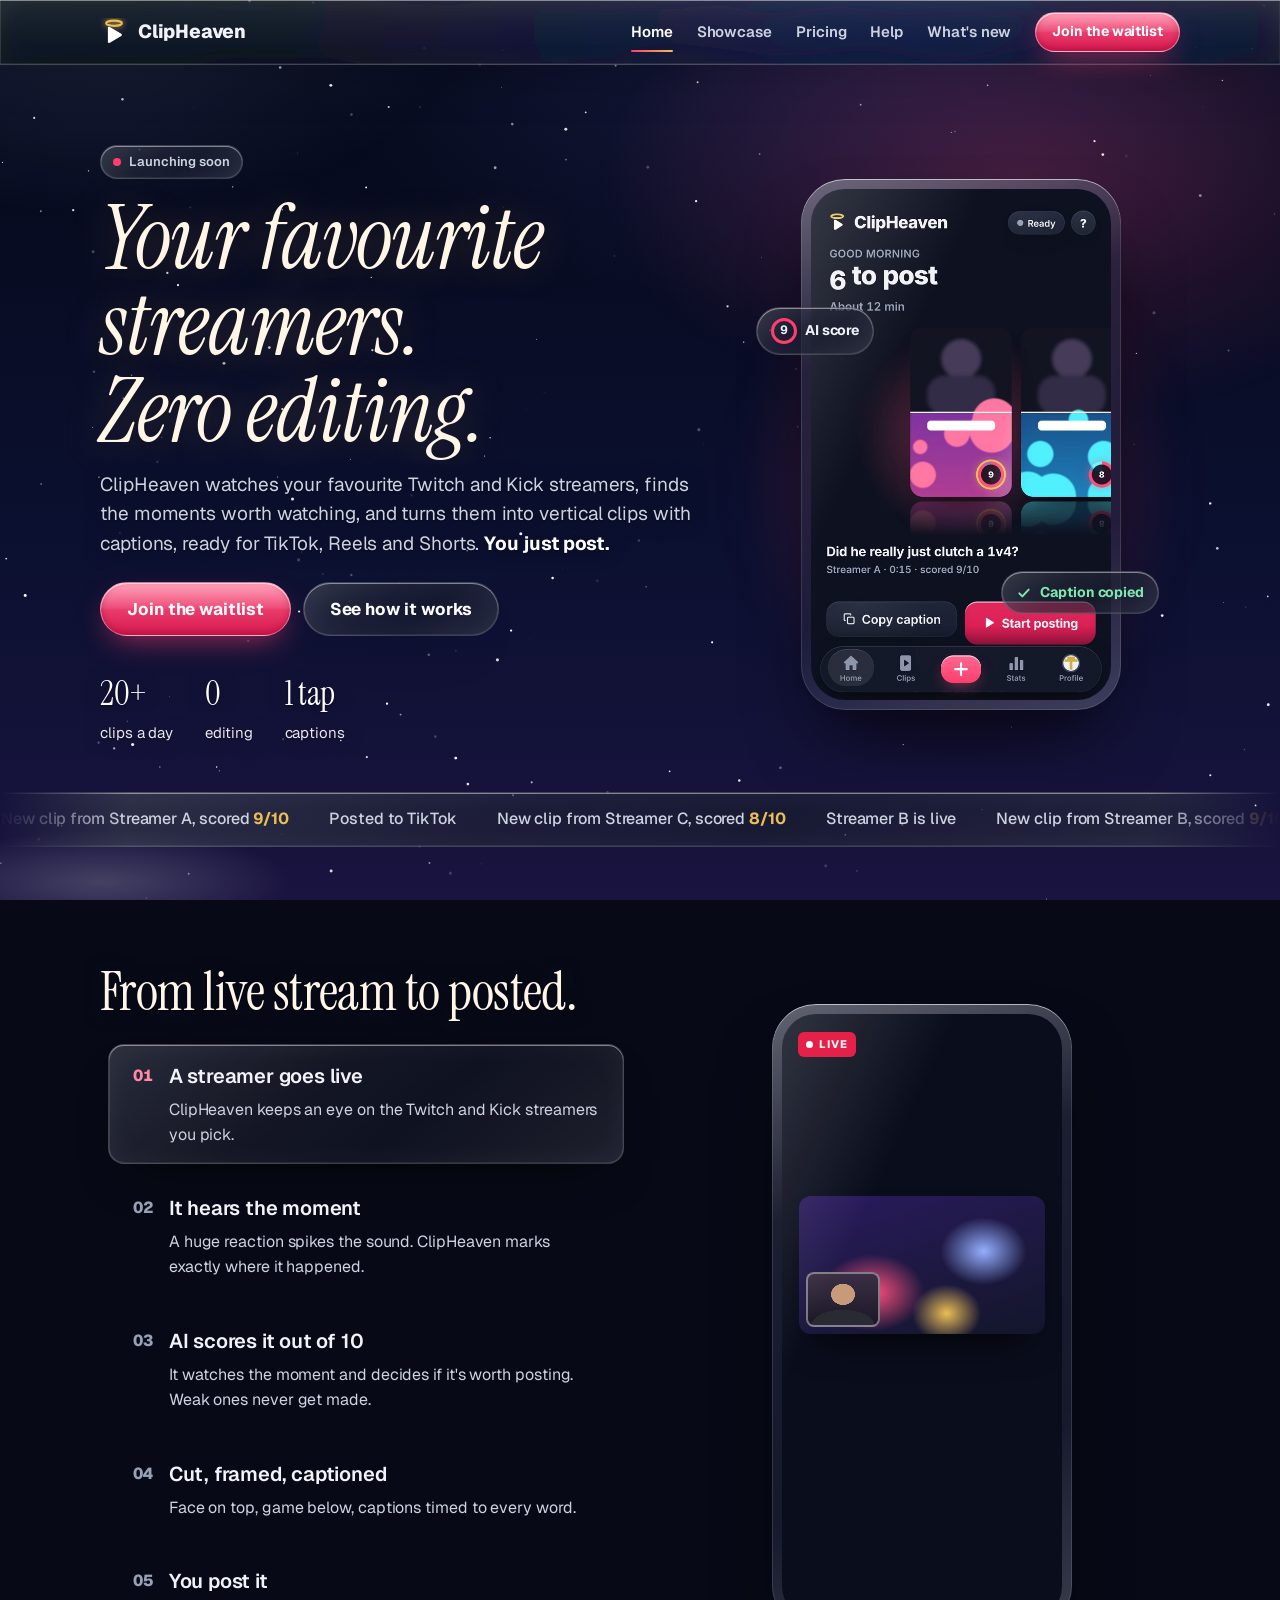
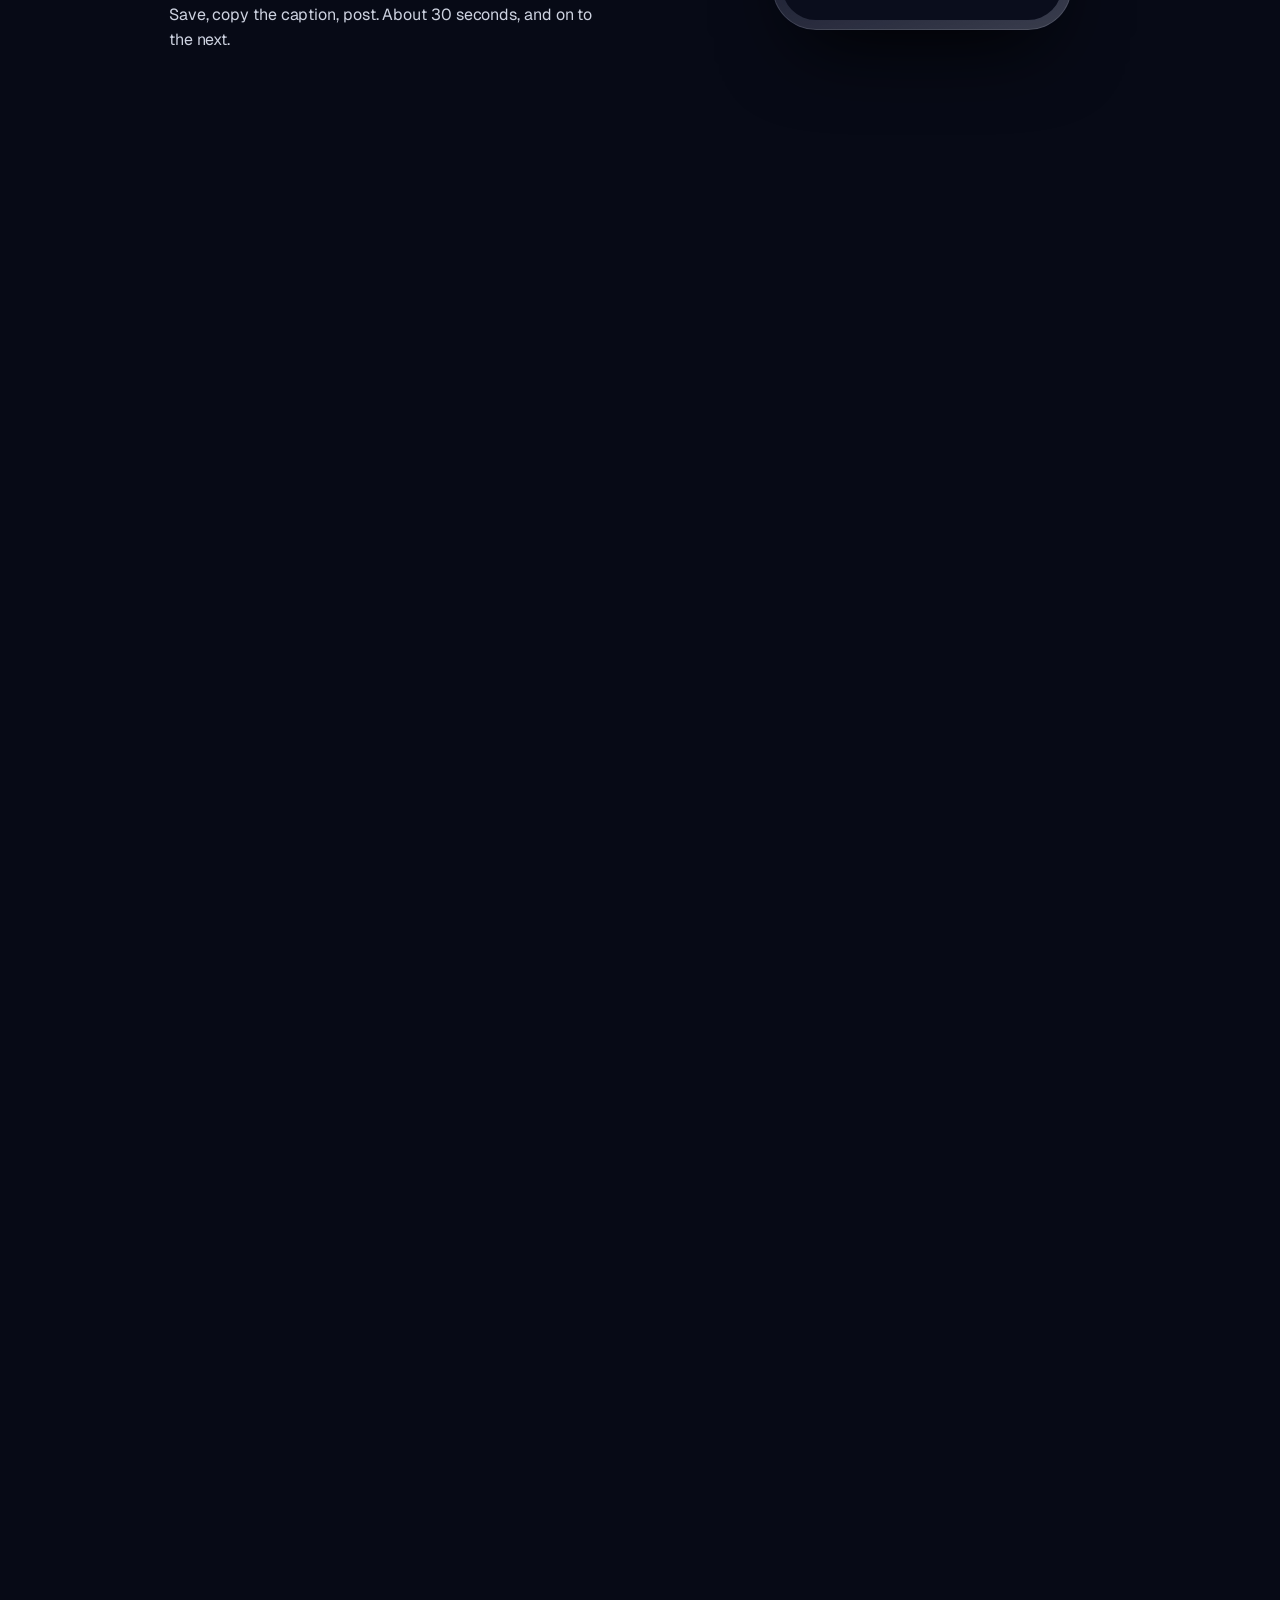
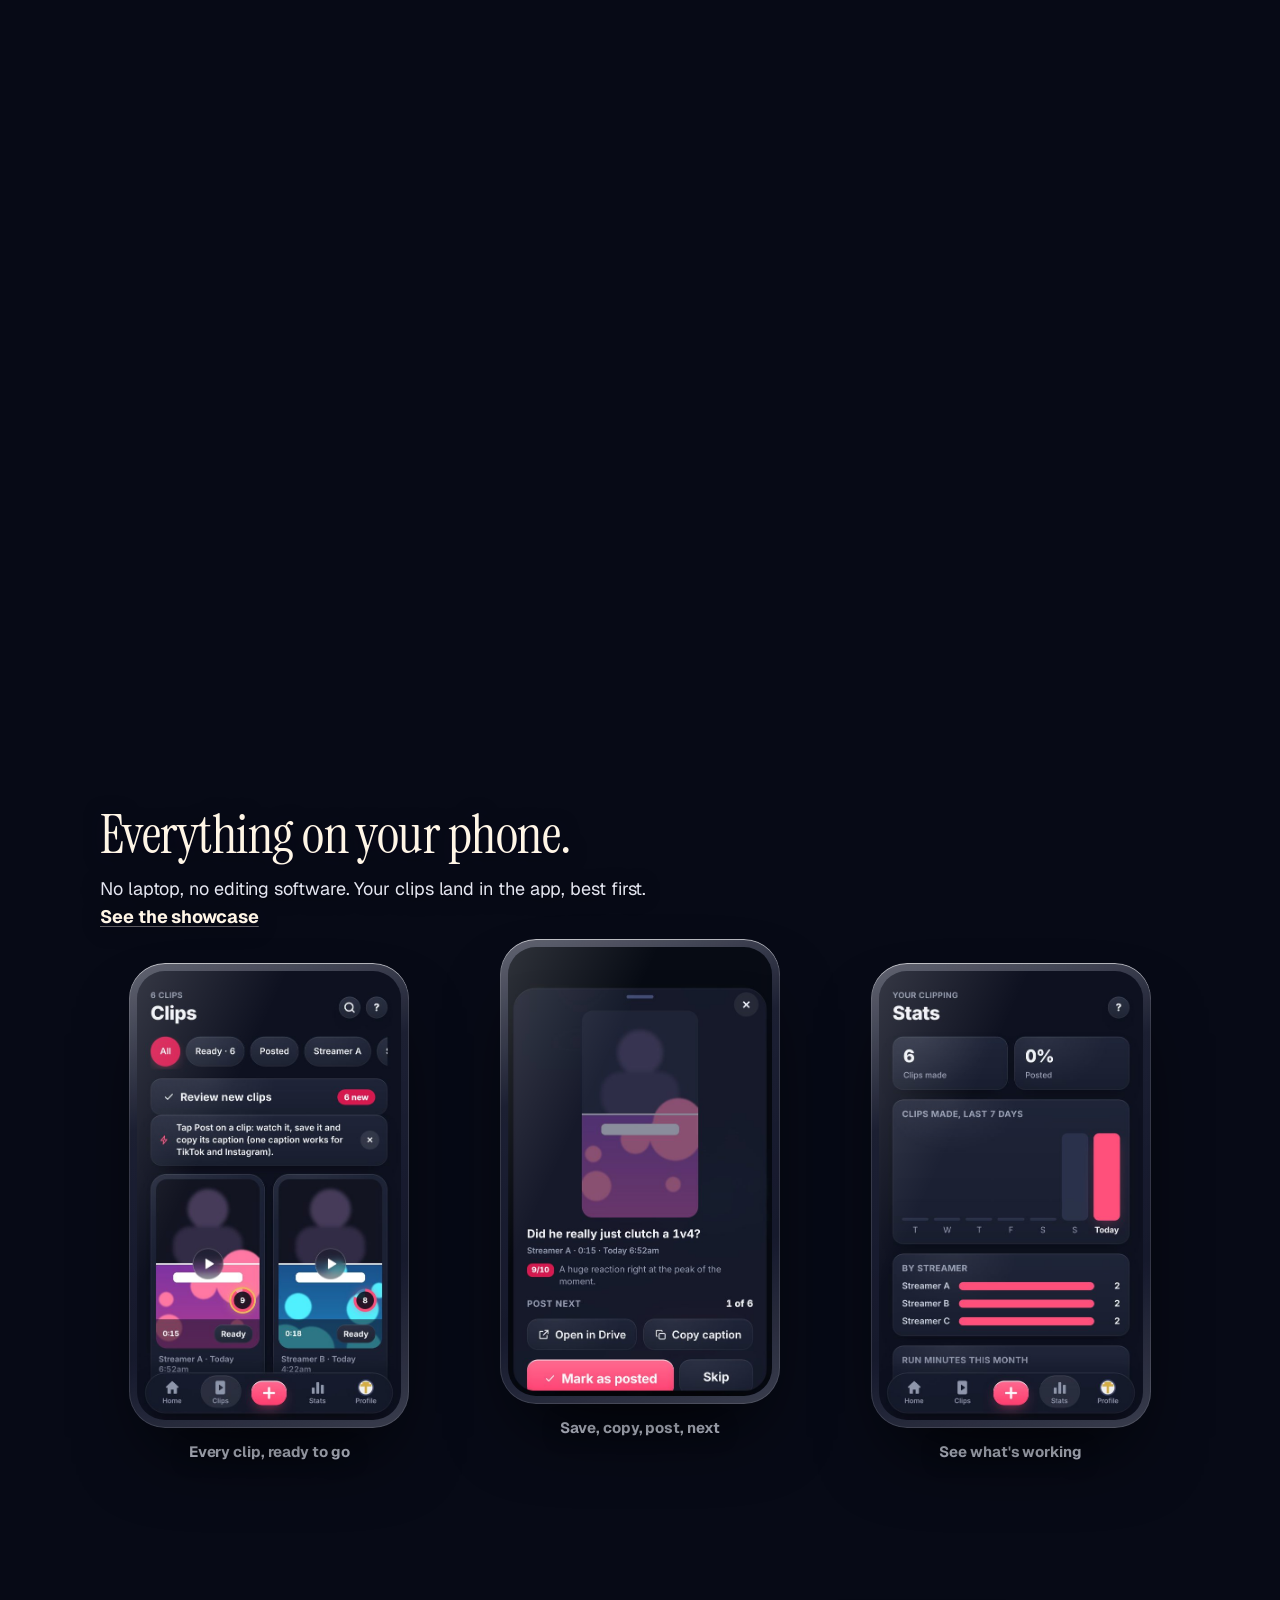
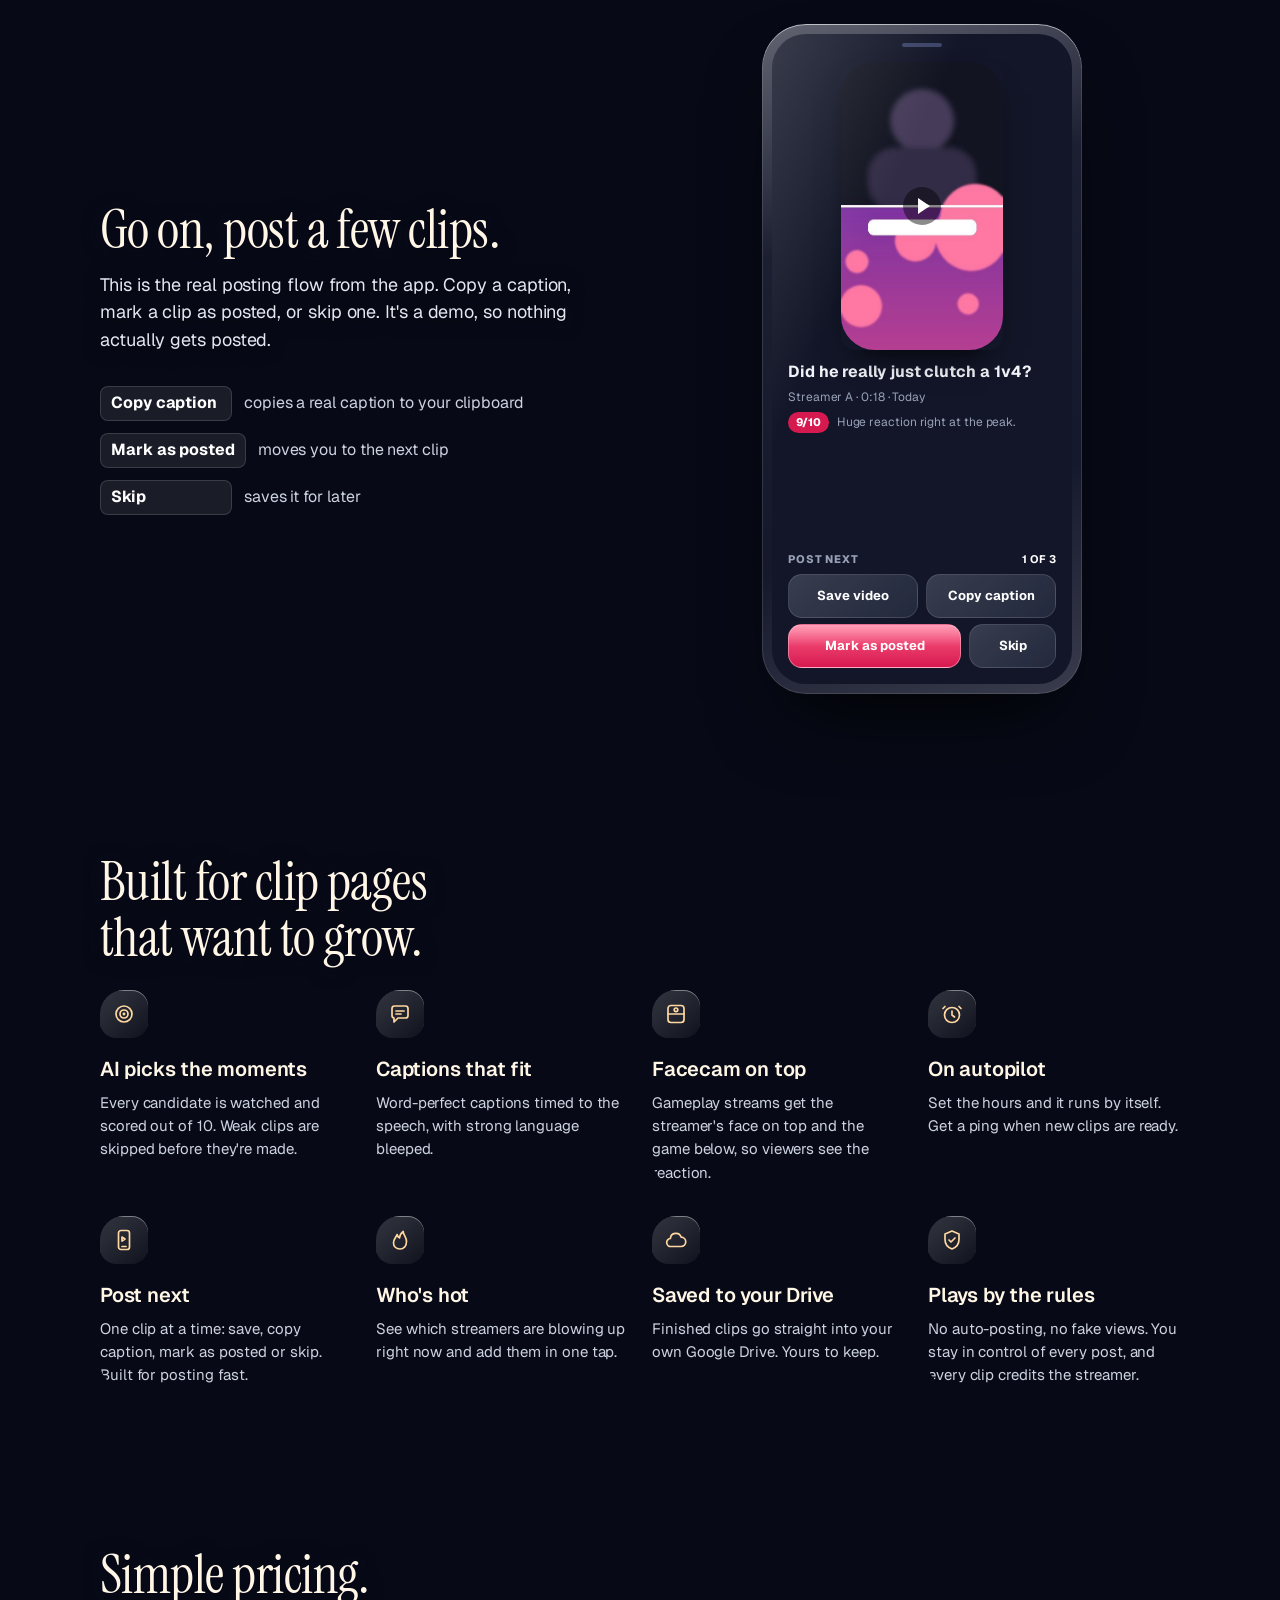
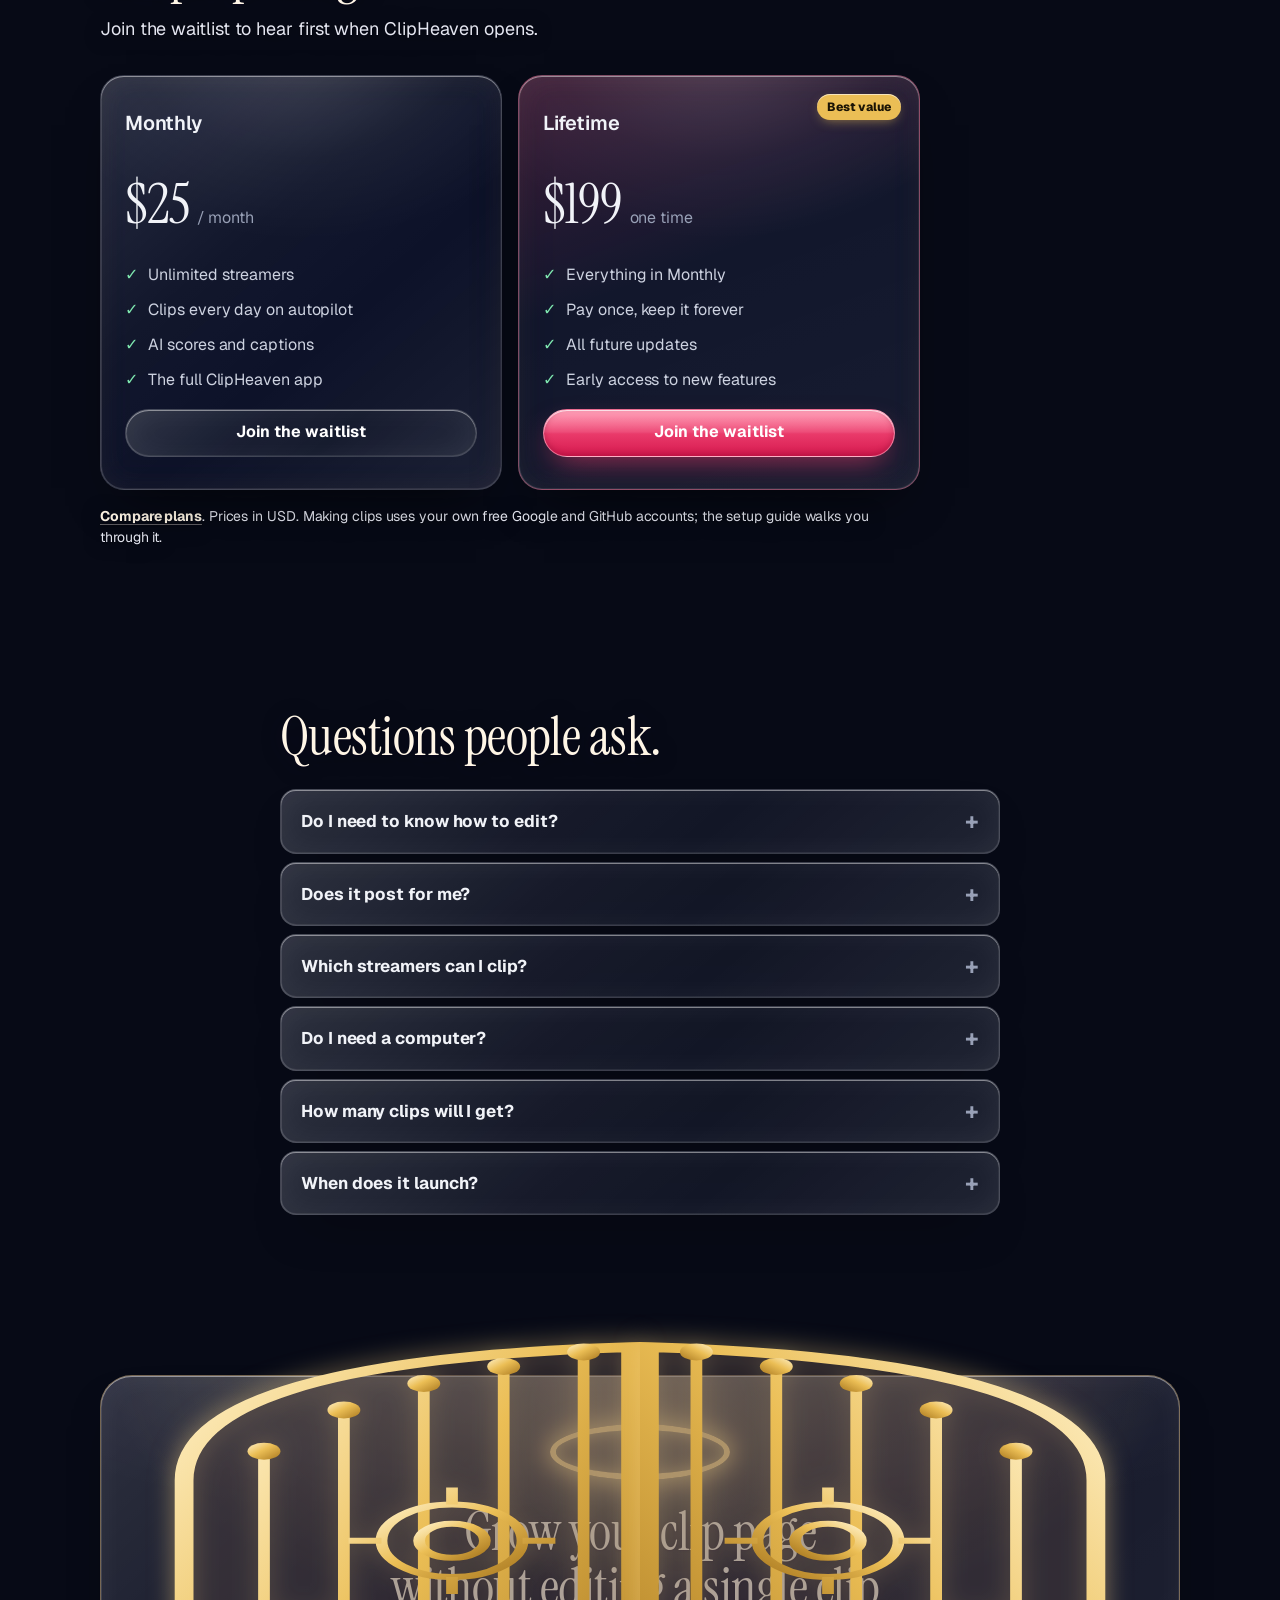
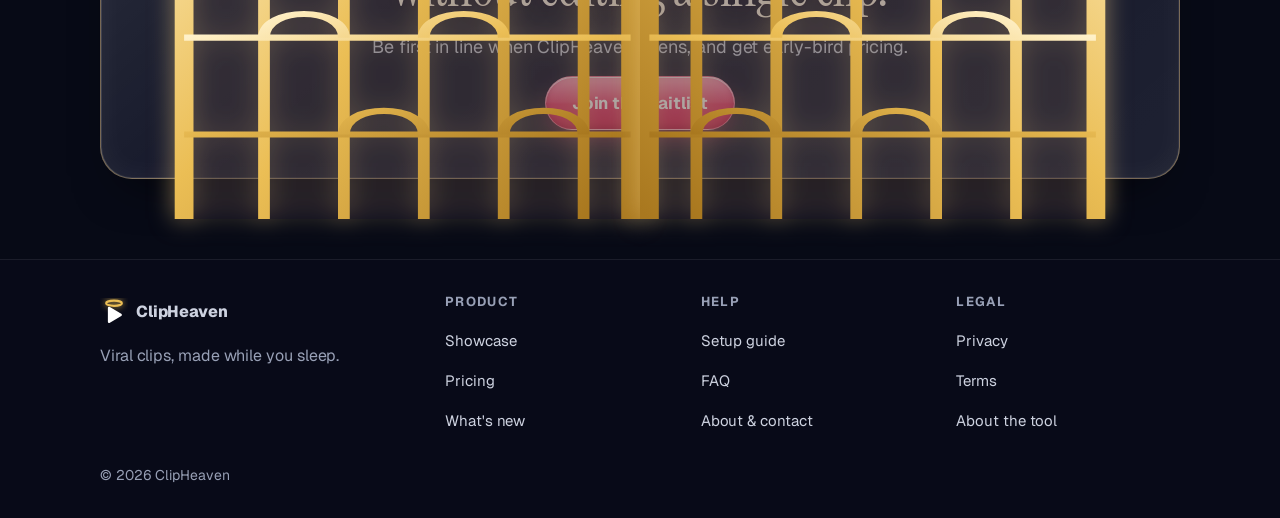
==== commit bb7a09c6: "Design pass: Instrument Serif + Geist, no all-caps labels/arrows/dot strings, fewer generic effects," ====
--- a/index.html
+++ b/index.html
@@ -10,6 +10,9 @@
 <meta property="og:description" content="ClipHeaven finds the best moments from your favourite streamers and turns them into ready-to-post vertical clips with captions. You just post.">
 <meta property="og:image" content="https://highligh7heaven.github.io/img/app-home.jpg">
 <meta property="og:type" content="website">
+<link rel="preconnect" href="https://fonts.googleapis.com">
+<link rel="preconnect" href="https://fonts.gstatic.com" crossorigin>
+<link rel="stylesheet" href="https://fonts.googleapis.com/css2?family=Geist:wght@400;500;600;700&family=Instrument+Serif:ital@0;1&display=swap">
 <link rel="stylesheet" href="/site.css">
 </head>
 <body>
@@ -63,7 +66,7 @@
   <section class="hero">
     <div class="wrap hero-in">
       <div class="hero-copy">
-        <p class="eyebrow"><span class="dot" aria-hidden="true"></span> Launching soon · join the waitlist</p>
+        <p class="eyebrow"><span class="dot" aria-hidden="true"></span> Launching soon</p>
         <h1 class="headline" aria-live="polite">
           <span class="rotator" id="rotator">Viral clips, made while you sleep.</span>
         </h1>
@@ -73,14 +76,14 @@
           <a class="btn btn-ghost btn-lg" href="#how">See how it works</a>
         </div>
         <ul class="trust" aria-label="Highlights">
-          <li><b data-count="20" data-suffix="+">20+</b> clips a day</li>
+          <li><b>20+</b> clips a day</li>
           <li><b>0</b> editing</li>
           <li><b>1 tap</b> captions</li>
         </ul>
       </div>
       <div class="hero-phone">
         <div class="glow" aria-hidden="true"></div>
-        <figure class="phone tilt">
+        <figure class="phone">
           <img src="/img/app-home.jpg" width="585" height="1266" alt="The ClipHeaven app's Home screen: 6 clips ready to post, each with an AI score.">
         </figure>
         <div class="float f1" aria-hidden="true"><span class="ring">9</span> AI score</div>
@@ -91,7 +94,7 @@
 
   <!-- clips arriving, like the app's live feed -->
   <div class="ticker" aria-hidden="true">
-    <div class="ticker-track"><span>New clip <i>·</i> Streamer A <b>9/10</b></span><span>Posted to TikTok</span><span>New clip <i>·</i> Streamer C <b>8/10</b></span><span>Streamer B is live</span><span>New clip <i>·</i> Streamer B <b>9/10</b></span><span>Caption copied</span><span>New clip <i>·</i> Streamer A <b>7/10</b></span><span>Next run in 2h</span><span>New clip <i>·</i> Streamer A <b>9/10</b></span><span>Posted to TikTok</span><span>New clip <i>·</i> Streamer C <b>8/10</b></span><span>Streamer B is live</span><span>New clip <i>·</i> Streamer B <b>9/10</b></span><span>Caption copied</span><span>New clip <i>·</i> Streamer A <b>7/10</b></span><span>Next run in 2h</span></div>
+    <div class="ticker-track"><span>New clip from Streamer A, scored <b>9/10</b></span><span>Posted to TikTok</span><span>New clip from Streamer C, scored <b>8/10</b></span><span>Streamer B is live</span><span>New clip from Streamer B, scored <b>9/10</b></span><span>Caption copied</span><span>New clip from Streamer A, scored <b>7/10</b></span><span>Next run in 2h</span><span>New clip from Streamer A, scored <b>9/10</b></span><span>Posted to TikTok</span><span>New clip from Streamer C, scored <b>8/10</b></span><span>Streamer B is live</span><span>New clip from Streamer B, scored <b>9/10</b></span><span>Caption copied</span><span>New clip from Streamer A, scored <b>7/10</b></span><span>Next run in 2h</span></div>
   </div>
 
   <!-- How it works: a pinned phone plays the journey as you scroll -->
@@ -99,7 +102,7 @@
     <div class="story-track" id="story">
       <div class="story-stage" data-step="0">
         <div class="story-copy">
-          <p class="kicker">How it works</p>
+          <h2 class="story-title">From live stream to posted.</h2>
           <ol class="story-steps">
             <li data-s="0"><span class="sn">01</span><div><h3>A streamer goes live</h3><p>ClipHeaven keeps an eye on the Twitch and Kick streamers you pick.</p></div></li>
             <li data-s="1"><span class="sn">02</span><div><h3>It hears the moment</h3><p>A huge reaction spikes the sound. ClipHeaven marks exactly where it happened.</p></div></li>
@@ -114,7 +117,7 @@
               <div class="sc-live"><span class="rec"></span>LIVE</div>
               <div class="sc-stream"><div class="game-art"></div><div class="cam-art"></div></div>
               <div class="sc-wave" aria-hidden="true"><i style="--h:18"></i><i style="--h:30"></i><i style="--h:22"></i><i style="--h:40"></i><i style="--h:26"></i><i style="--h:34"></i><i style="--h:20"></i><i style="--h:28"></i><i style="--h:24"></i><i style="--h:36"></i><i style="--h:30"></i><i style="--h:92"></i><i style="--h:100"></i><i style="--h:70"></i><i style="--h:38"></i><i style="--h:26"></i><i style="--h:32"></i><i style="--h:22"></i><i style="--h:28"></i><i style="--h:18"></i><i style="--h:24"></i><i style="--h:30"></i><i style="--h:20"></i><i style="--h:26"></i></div>
-              <div class="sc-mark">Big reaction found · 0:42</div>
+              <div class="sc-mark">Big reaction at 0:42</div>
               <div class="sc-score"><svg viewBox="0 0 120 120"><circle cx="60" cy="60" r="50" class="trk"/><circle cx="60" cy="60" r="50" class="val" id="score-ring"/></svg><b id="score-num">0</b><span>AI score</span></div>
               <div class="sc-clip"><div class="cam-top"></div><div class="line"></div><div class="game-bottom"></div>
                 <span class="cap c1">"no way"</span><span class="cap c2">"that just happened"</span></div>
@@ -129,9 +132,8 @@
   <!-- Showcase -->
   <section class="section showcase">
     <div class="wrap">
-      <p class="kicker">The app</p>
       <h2>Everything on your phone.</h2>
-      <p class="lede">No laptop, no editing software. Your clips land in the app, best first. <a class="more" href="/showcase.html">See the showcase →</a></p>
+      <p class="lede">No laptop, no editing software. Your clips land in the app, best first. <a class="more" href="/showcase.html">See the showcase</a></p>
       <div class="shots">
         <figure><div class="phone sm"><img src="/img/app-clips.jpg" width="585" height="1266" loading="lazy" alt="Clips screen: a grid of finished clips, each marked Ready."></div><figcaption>Every clip, ready to go</figcaption></figure>
         <figure><div class="phone sm"><img src="/img/app-clip.jpg" width="585" height="1266" loading="lazy" alt="Posting screen: Open in Drive, Copy caption, Mark as posted and Skip."></div><figcaption>Save, copy, post, next</figcaption></figure>
@@ -144,7 +146,6 @@
   <section class="section" id="try">
     <div class="wrap try-in">
       <div class="try-copy">
-        <p class="kicker">Try it</p>
         <h2>Go on, post a few clips.</h2>
         <p class="lede">This is the real posting flow from the app. Copy a caption, mark a clip as posted, or skip one. It's a demo, so nothing actually gets posted.</p>
         <ul class="try-hints">
@@ -177,17 +178,16 @@
   <!-- Features -->
   <section class="section" id="features">
     <div class="wrap">
-      <p class="kicker">Features</p>
       <h2>Built for clip pages that want to grow.</h2>
       <div class="grid">
-        <article class="feat spot"><span class="ico" aria-hidden="true"><svg viewBox="0 0 24 24"><circle cx="12" cy="12" r="8"/><circle cx="12" cy="12" r="4"/><circle cx="12" cy="12" r=".6" fill="currentColor"/></svg></span><h3>AI picks the moments</h3><p>Every candidate is watched and scored out of 10. Weak clips are skipped before they're made.</p></article>
-        <article class="feat spot"><span class="ico" aria-hidden="true"><svg viewBox="0 0 24 24"><path d="M4 6.5A2.5 2.5 0 0 1 6.5 4h11A2.5 2.5 0 0 1 20 6.5v7a2.5 2.5 0 0 1-2.5 2.5H10l-4 4v-4h0A2.5 2.5 0 0 1 4 13.5z"/><path d="M8 9h8M8 12h5"/></svg></span><h3>Captions that fit</h3><p>Word-perfect captions timed to the speech, with strong language bleeped.</p></article>
-        <article class="feat spot"><span class="ico" aria-hidden="true"><svg viewBox="0 0 24 24"><rect x="4" y="3.5" width="16" height="17" rx="3"/><path d="M4 12h16"/><circle cx="12" cy="7.8" r="1.8"/></svg></span><h3>Facecam on top</h3><p>Gameplay streams get the streamer's face on top and the game below, so viewers see the reaction.</p></article>
-        <article class="feat spot"><span class="ico" aria-hidden="true"><svg viewBox="0 0 24 24"><circle cx="12" cy="13" r="7.5"/><path d="M12 9v4l2.5 2M5 4.5 3 6.5M19 4.5l2 2"/></svg></span><h3>On autopilot</h3><p>Set the hours and it runs by itself. Get a ping when new clips are ready.</p></article>
-        <article class="feat spot"><span class="ico" aria-hidden="true"><svg viewBox="0 0 24 24"><rect x="6.5" y="2.5" width="11" height="19" rx="2.5"/><path d="M10 18.5h4M10 9l3 2-3 2z"/></svg></span><h3>Post next</h3><p>One clip at a time: save, copy caption, mark as posted or skip. Built for posting fast.</p></article>
-        <article class="feat spot"><span class="ico" aria-hidden="true"><svg viewBox="0 0 24 24"><path d="M12 21c-3.9 0-6.5-2.6-6.5-6.2 0-3.4 2.6-5.4 3.6-8.3.3 1.9 1.4 3 2.4 3.4.3-2.6 1.6-4.9 3.7-6.4-.3 2.9 3.3 5.3 3.3 10.1 0 4.4-2.6 7.4-6.5 7.4z"/></svg></span><h3>Who's hot</h3><p>See which streamers are blowing up right now and add them in one tap.</p></article>
-        <article class="feat spot"><span class="ico" aria-hidden="true"><svg viewBox="0 0 24 24"><path d="M7 18.5a4 4 0 0 1-.6-8 5.5 5.5 0 0 1 10.7-1.4A4.6 4.6 0 0 1 17 18.5z"/></svg></span><h3>Saved to your Drive</h3><p>Finished clips go straight into your own Google Drive. Yours to keep.</p></article>
-        <article class="feat spot"><span class="ico" aria-hidden="true"><svg viewBox="0 0 24 24"><path d="M12 3 5 6v5.5c0 4.4 3 8 7 9.5 4-1.5 7-5.1 7-9.5V6z"/><path d="m9 12 2 2 4-4"/></svg></span><h3>Plays by the rules</h3><p>No auto-posting, no fake views. You stay in control of every post, and every clip credits the streamer.</p></article>
+        <article class="feat"><span class="ico" aria-hidden="true"><svg viewBox="0 0 24 24"><circle cx="12" cy="12" r="8"/><circle cx="12" cy="12" r="4"/><circle cx="12" cy="12" r=".6" fill="currentColor"/></svg></span><h3>AI picks the moments</h3><p>Every candidate is watched and scored out of 10. Weak clips are skipped before they're made.</p></article>
+        <article class="feat"><span class="ico" aria-hidden="true"><svg viewBox="0 0 24 24"><path d="M4 6.5A2.5 2.5 0 0 1 6.5 4h11A2.5 2.5 0 0 1 20 6.5v7a2.5 2.5 0 0 1-2.5 2.5H10l-4 4v-4h0A2.5 2.5 0 0 1 4 13.5z"/><path d="M8 9h8M8 12h5"/></svg></span><h3>Captions that fit</h3><p>Word-perfect captions timed to the speech, with strong language bleeped.</p></article>
+        <article class="feat"><span class="ico" aria-hidden="true"><svg viewBox="0 0 24 24"><rect x="4" y="3.5" width="16" height="17" rx="3"/><path d="M4 12h16"/><circle cx="12" cy="7.8" r="1.8"/></svg></span><h3>Facecam on top</h3><p>Gameplay streams get the streamer's face on top and the game below, so viewers see the reaction.</p></article>
+        <article class="feat"><span class="ico" aria-hidden="true"><svg viewBox="0 0 24 24"><circle cx="12" cy="13" r="7.5"/><path d="M12 9v4l2.5 2M5 4.5 3 6.5M19 4.5l2 2"/></svg></span><h3>On autopilot</h3><p>Set the hours and it runs by itself. Get a ping when new clips are ready.</p></article>
+        <article class="feat"><span class="ico" aria-hidden="true"><svg viewBox="0 0 24 24"><rect x="6.5" y="2.5" width="11" height="19" rx="2.5"/><path d="M10 18.5h4M10 9l3 2-3 2z"/></svg></span><h3>Post next</h3><p>One clip at a time: save, copy caption, mark as posted or skip. Built for posting fast.</p></article>
+        <article class="feat"><span class="ico" aria-hidden="true"><svg viewBox="0 0 24 24"><path d="M12 21c-3.9 0-6.5-2.6-6.5-6.2 0-3.4 2.6-5.4 3.6-8.3.3 1.9 1.4 3 2.4 3.4.3-2.6 1.6-4.9 3.7-6.4-.3 2.9 3.3 5.3 3.3 10.1 0 4.4-2.6 7.4-6.5 7.4z"/></svg></span><h3>Who's hot</h3><p>See which streamers are blowing up right now and add them in one tap.</p></article>
+        <article class="feat"><span class="ico" aria-hidden="true"><svg viewBox="0 0 24 24"><path d="M7 18.5a4 4 0 0 1-.6-8 5.5 5.5 0 0 1 10.7-1.4A4.6 4.6 0 0 1 17 18.5z"/></svg></span><h3>Saved to your Drive</h3><p>Finished clips go straight into your own Google Drive. Yours to keep.</p></article>
+        <article class="feat"><span class="ico" aria-hidden="true"><svg viewBox="0 0 24 24"><path d="M12 3 5 6v5.5c0 4.4 3 8 7 9.5 4-1.5 7-5.1 7-9.5V6z"/><path d="m9 12 2 2 4-4"/></svg></span><h3>Plays by the rules</h3><p>No auto-posting, no fake views. You stay in control of every post, and every clip credits the streamer.</p></article>
       </div>
     </div>
   </section>
@@ -195,7 +195,6 @@
   <!-- Pricing -->
   <section class="section" id="pricing">
     <div class="wrap">
-      <p class="kicker">Pricing</p>
       <h2>Simple pricing.</h2>
       <p class="lede">Join the waitlist to hear first when ClipHeaven opens.</p>
       <div class="plans">
@@ -223,14 +222,13 @@
           <a class="btn btn-primary js-waitlist" href="#waitlist">Join the waitlist</a>
         </article>
       </div>
-      <p class="fine"><a class="more" href="/pricing.html">Compare plans →</a> Prices in USD. Making clips uses your own free Google and GitHub accounts; the setup guide walks you through it.</p>
+      <p class="fine"><a class="more" href="/pricing.html">Compare plans</a>. Prices in USD. Making clips uses your own free Google and GitHub accounts; the setup guide walks you through it.</p>
     </div>
   </section>
 
   <!-- FAQ -->
   <section class="section" id="faq">
     <div class="wrap narrow">
-      <p class="kicker">FAQ</p>
       <h2>Questions people ask.</h2>
       <div class="faq">
         <details><summary>Do I need to know how to edit?</summary><p>No. ClipHeaven finds, cuts and captions the clips. You only post them.</p></details>
--- a/site.css
+++ b/site.css
@@ -590,9 +590,45 @@
 .gate-light { position: absolute; left: 50%; top: 50%; width: 30%; height: 120%; transform: translate(-50%, -50%) scaleX(.05); opacity: 0;
   background: radial-gradient(closest-side, rgba(255,246,214,.95), rgba(255,226,160,.4) 50%, transparent); filter: blur(6px); transition: opacity 200ms; }
 @media (prefers-reduced-motion: reduce) {
+  /* less motion, same story: the phone still steps through as you scroll, with quick fades and no movement */
   .gates { display: none; }
-  .story-track { height: auto; }
-  .story-stage { position: relative; height: auto; }
-  .story-steps li { opacity: 1 !important; position: static !important; }
-  .story-steps li, .screen > *, .tick, .burst, .sc-clip .cap, .app-video, .story-stage[data-step="1"] .sc-wave i { transition: none; animation: none; }
-}
+  .screen > *, .story-steps li, .sc-clip .cap { transition: opacity 250ms linear !important; transform: none !important; }
+  .tick, .burst, .app-video { transition: opacity 250ms linear !important; transform: none !important; }
+  .story-stage[data-step="1"] .sc-wave i { animation: none; }
+}
+
+/* =====================================================================
+   Design pass (frontend-design review): real typefaces, quieter chrome,
+   boldness saved for the sky, the story, the demo and the gates.
+   ===================================================================== */
+:root { --font: "Geist", -apple-system, BlinkMacSystemFont, "Segoe UI", system-ui, sans-serif; --display: "Instrument Serif", "Iowan Old Style", Georgia, serif; --cream: #FFF6E6; }
+body { font-family: var(--font); letter-spacing: -.005em; }
+h1, h2, .page-hero h1, .headline, .final h2 { font-family: var(--display); font-weight: 400; letter-spacing: -.01em; }
+.headline { font-size: clamp(46px, 7.4vw, 88px); line-height: .98; }
+.rotator, .page-hero h1 { background: none; -webkit-background-clip: border-box; background-clip: border-box; color: var(--cream); filter: none;
+  text-shadow: 0 0 40px rgba(255, 214, 140, .25), 0 2px 18px rgba(16, 8, 36, .5); }
+.rotator { font-style: italic; }
+h2 { font-size: clamp(34px, 4.6vw, 54px); line-height: 1.04; max-width: 20ch; color: var(--cream); }
+.page-hero h1 { font-size: clamp(44px, 6.6vw, 76px); line-height: 1; }
+h3 { font-family: var(--font); font-weight: 600; letter-spacing: -.01em; }
+.price b { font-family: var(--display); font-weight: 400; font-size: 56px; }
+.trust b { font-family: var(--display); font-weight: 400; font-size: 34px; }
+.story-title { margin: 0 0 var(--sp-5); }
+.eyebrow { font-weight: 600; }
+
+/* quieter: no lift on every card, no shine sweeping every button */
+.btn-primary::after { display: none; }
+.feat:hover, .plan:hover, .hstep:hover, .update:hover { transform: none; }
+.more { color: var(--cream); text-decoration: underline; text-decoration-color: rgba(255, 246, 230, .4); text-underline-offset: 3px; }
+.more:hover { text-decoration-color: var(--cream); }
+
+/* features: an open grid, not eight identical boxes */
+.grid { gap: var(--sp-6) var(--sp-5); }
+.feat { background: none !important; border: none !important; box-shadow: none !important; padding: 0; }
+.feat::after, .feat::before { display: none; }
+.feat h3 { color: var(--cream); margin-top: var(--sp-2); }
+.feat p { color: var(--ink-2); }
+.ico { width: 48px; height: 48px; border-radius: 16px; }
+
+/* the ticker reads as plain sentences */
+.ticker-track { font-weight: 500; }
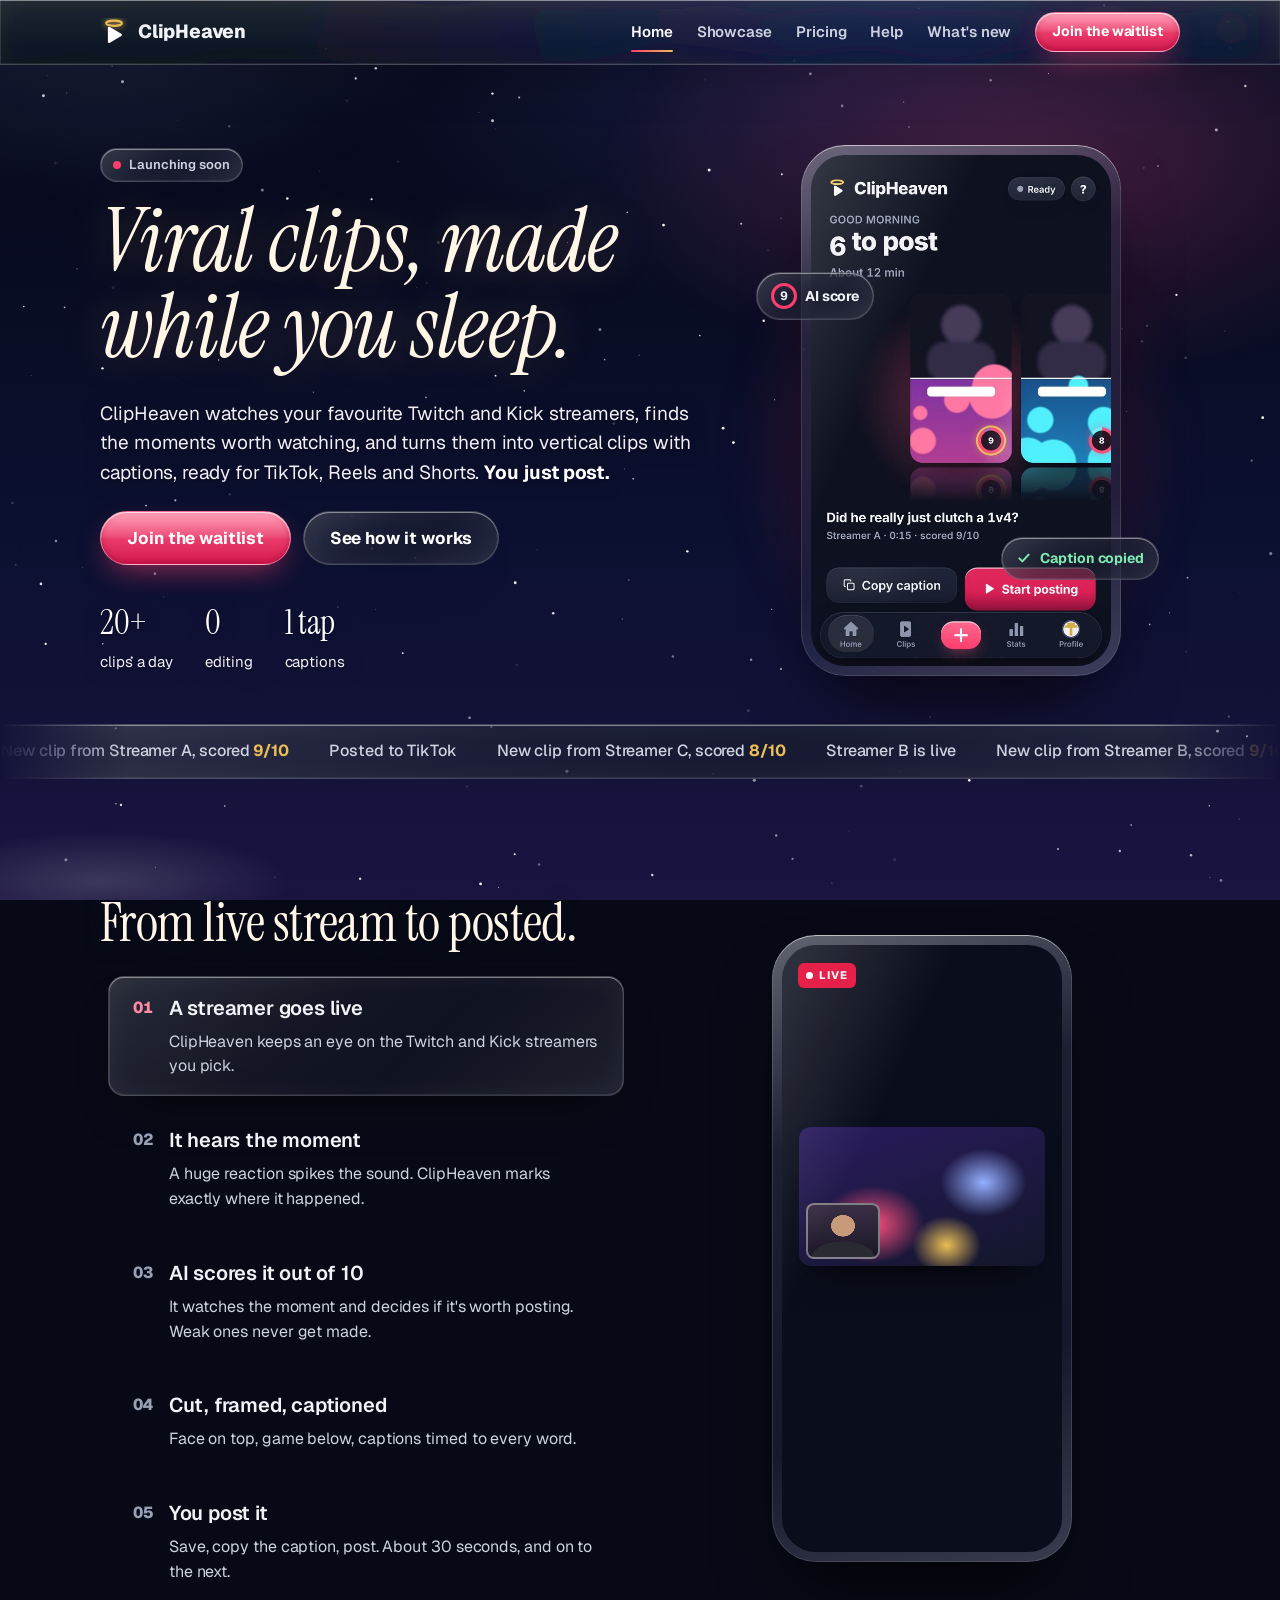
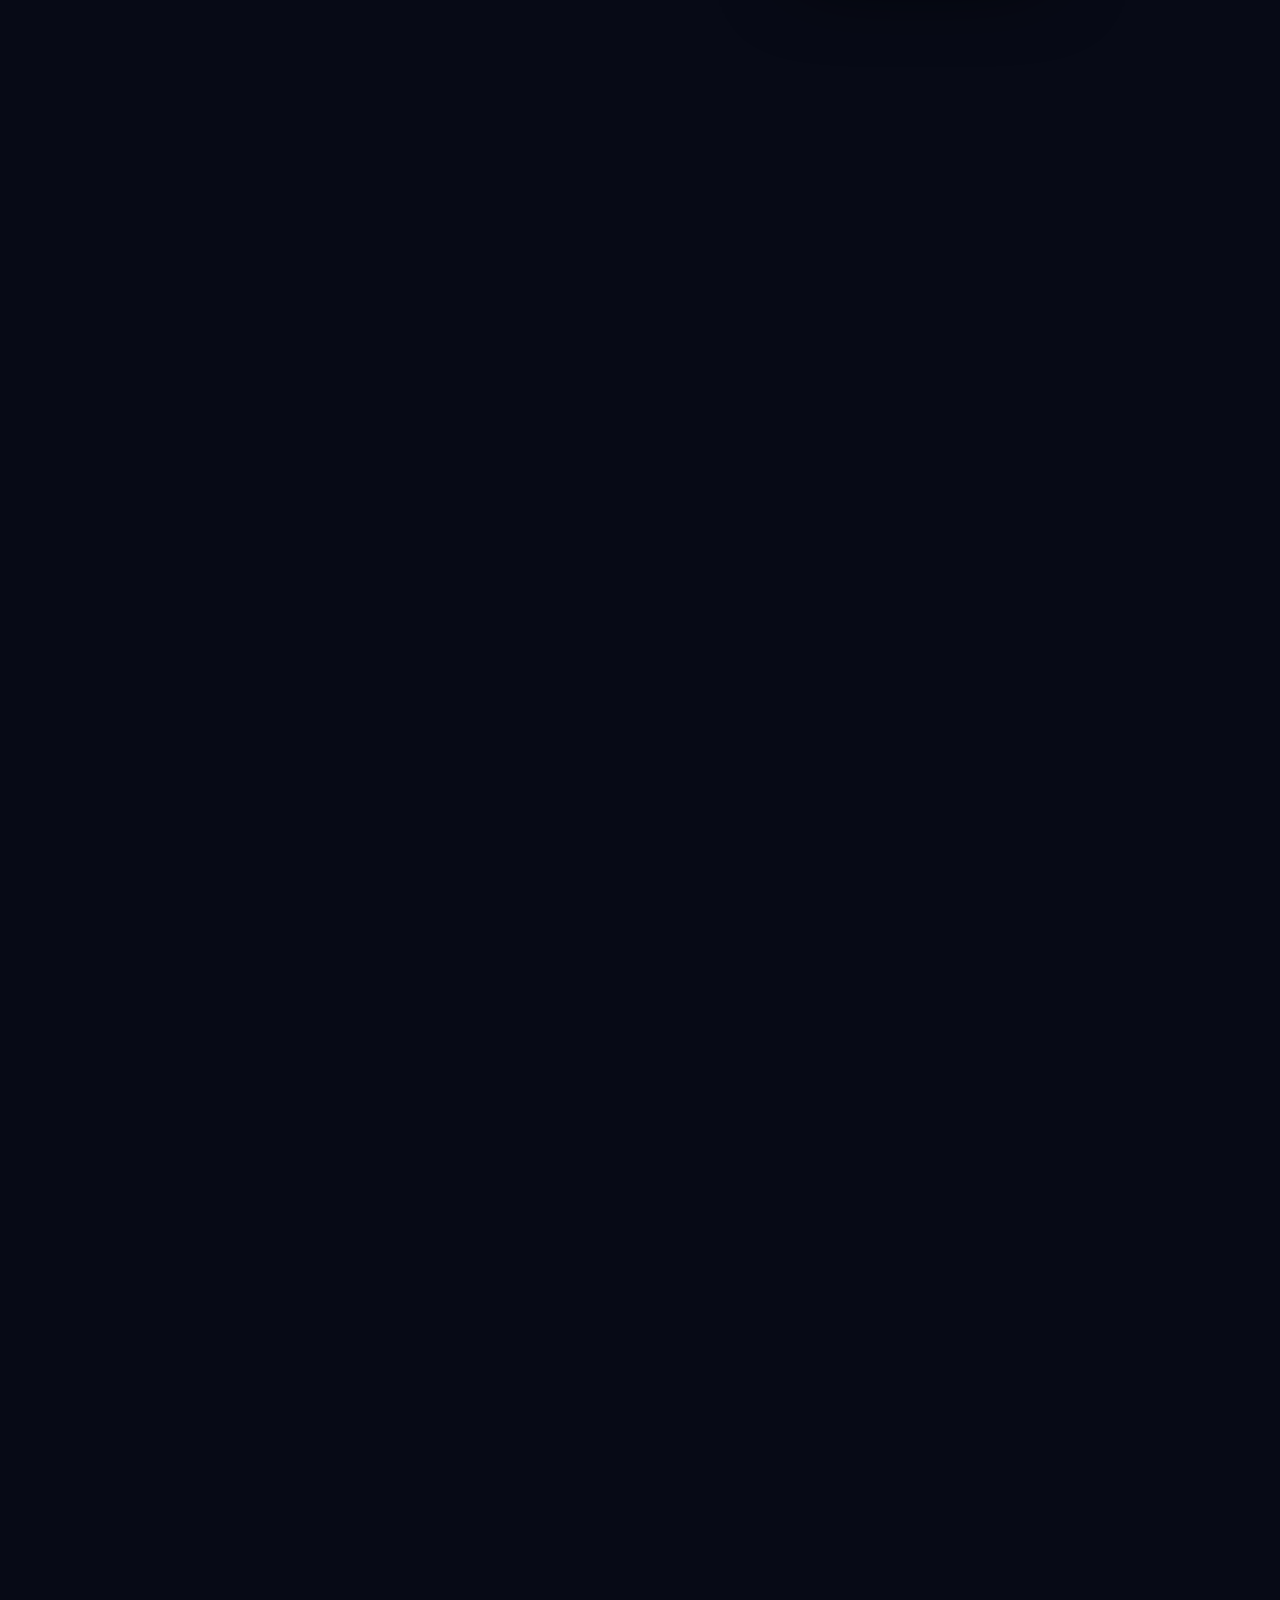
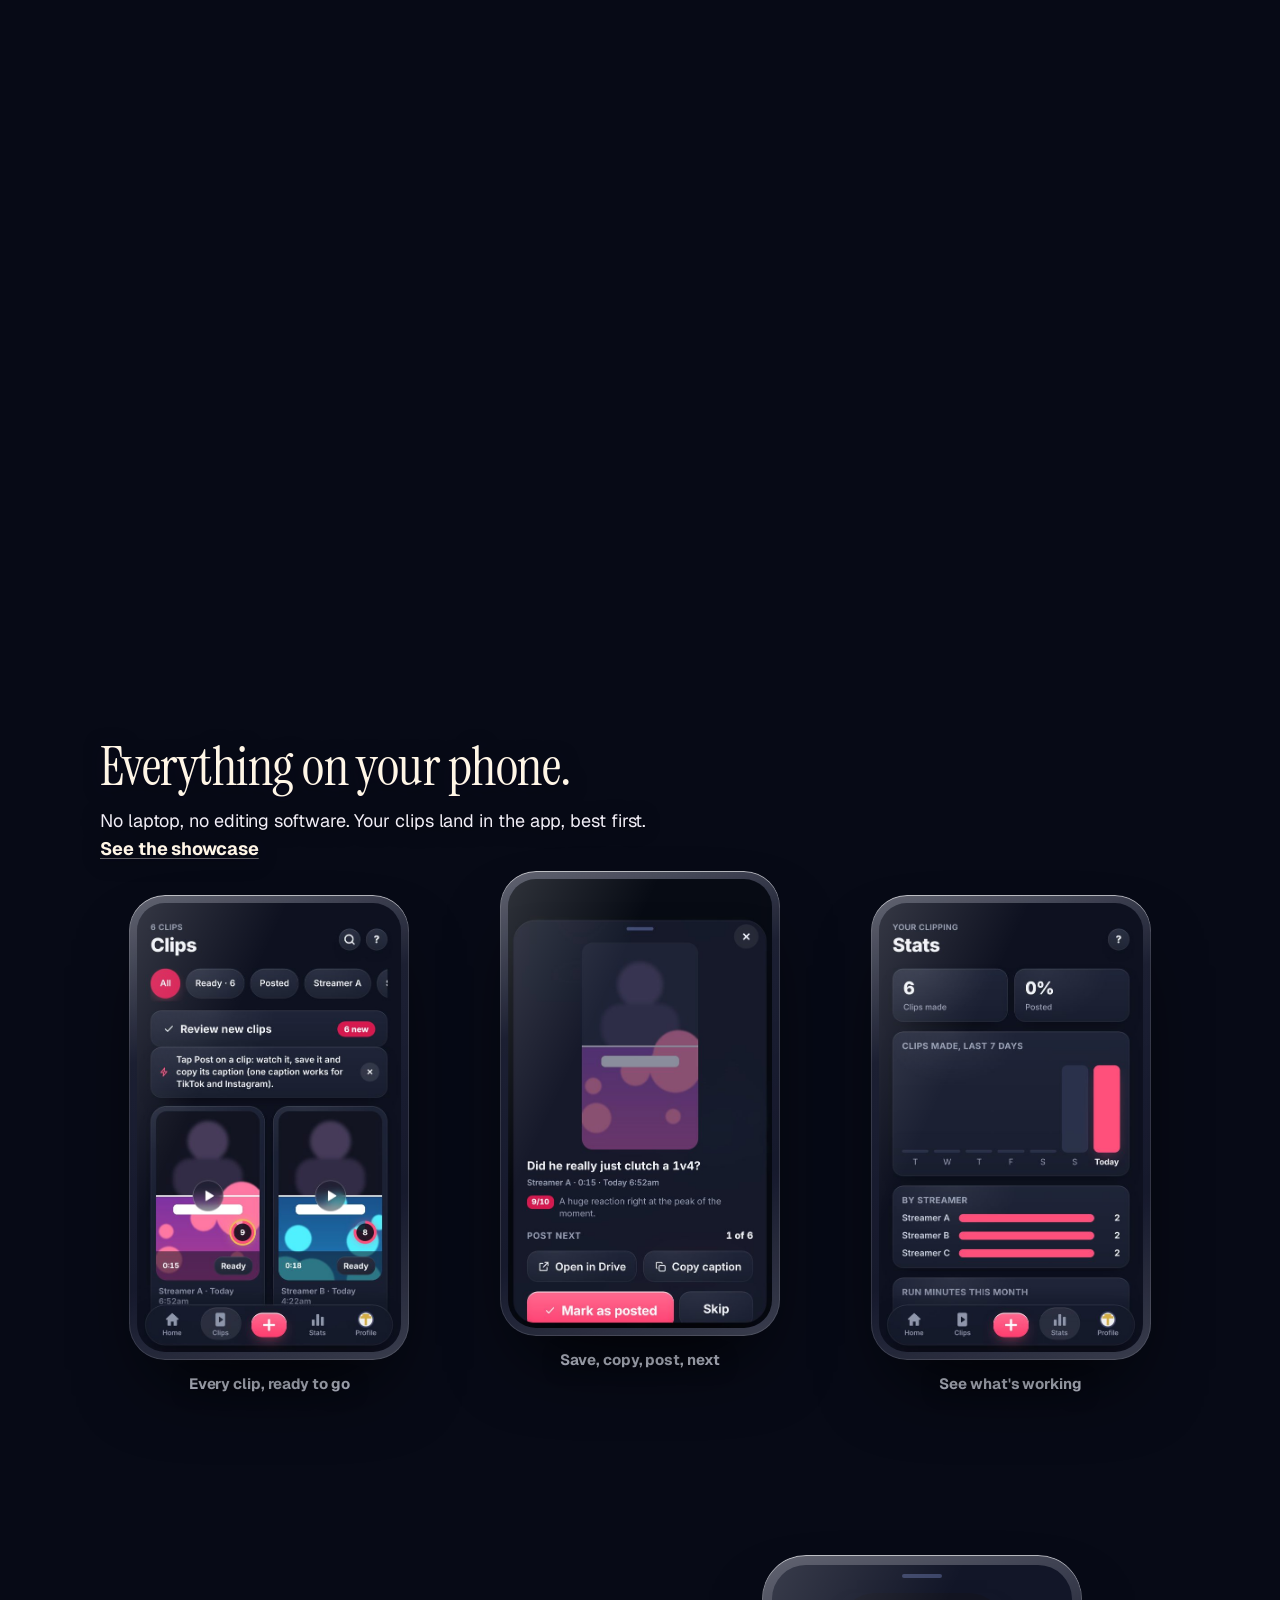
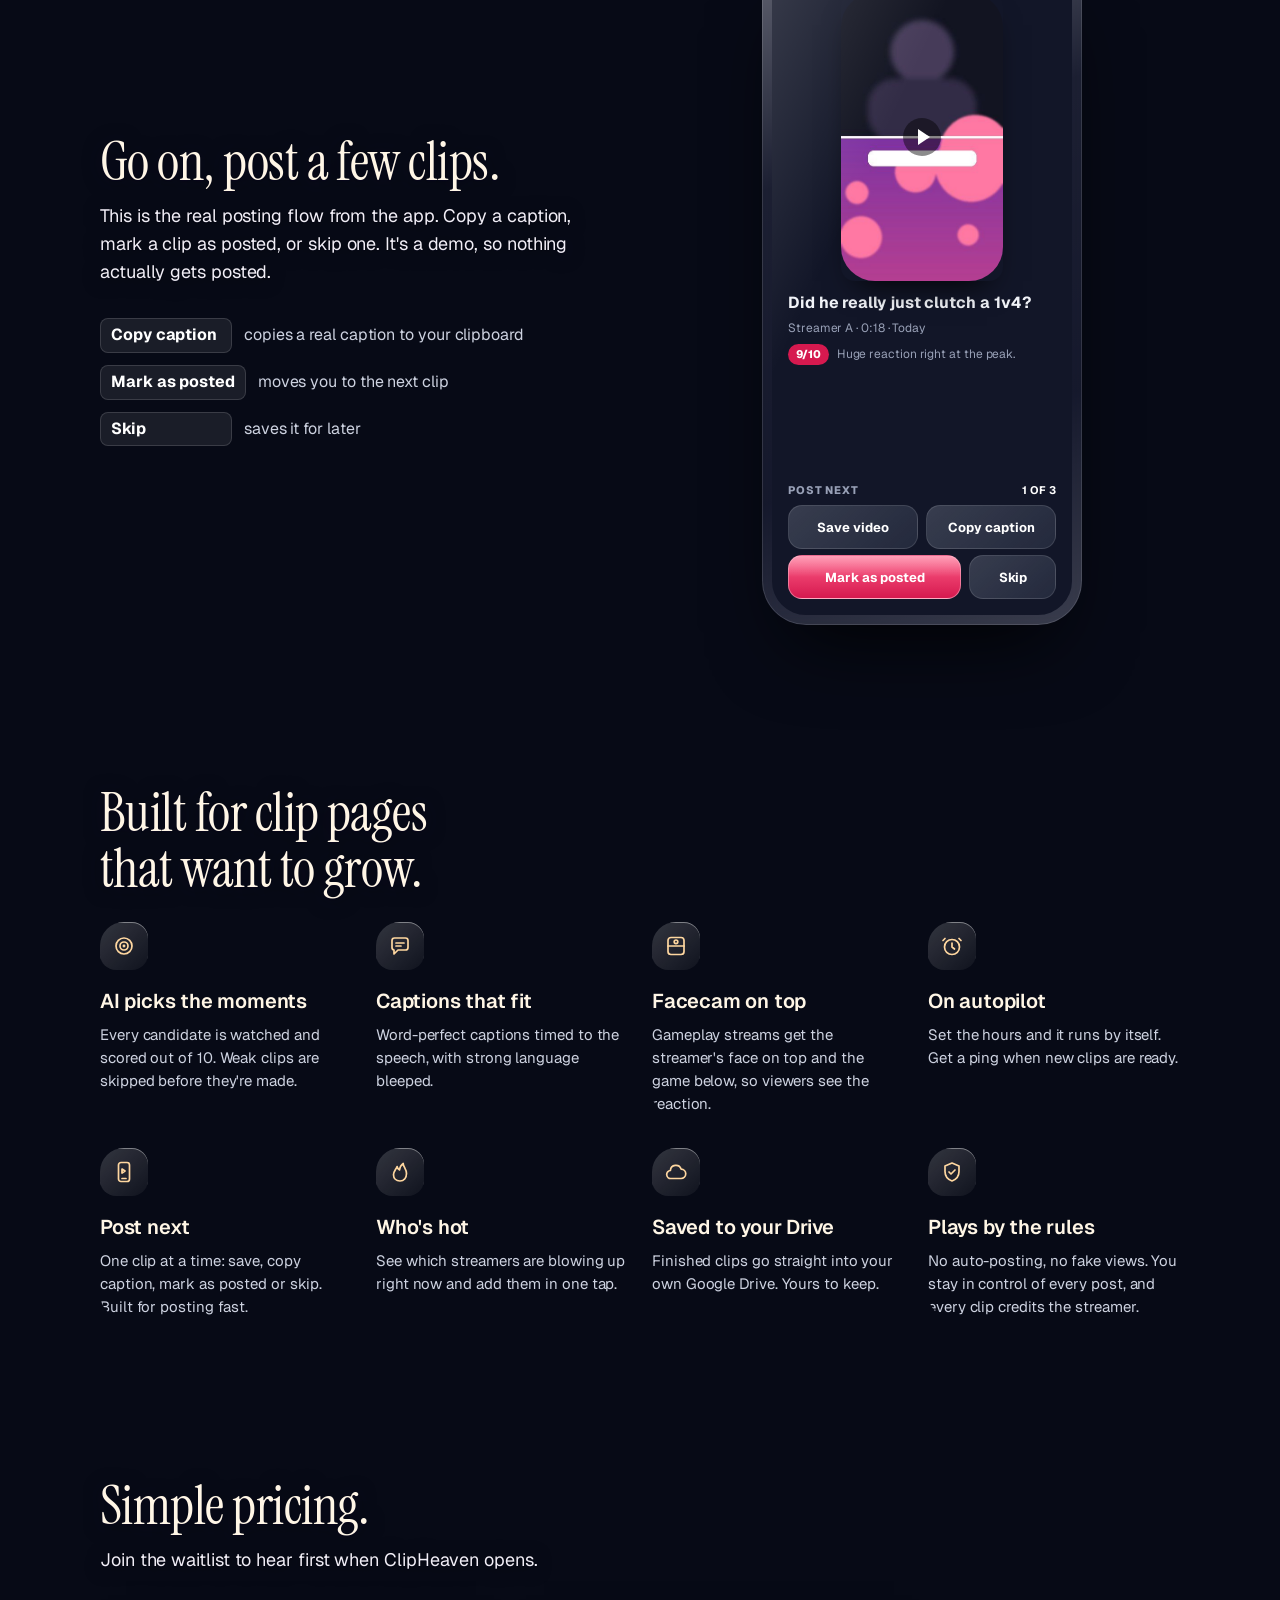
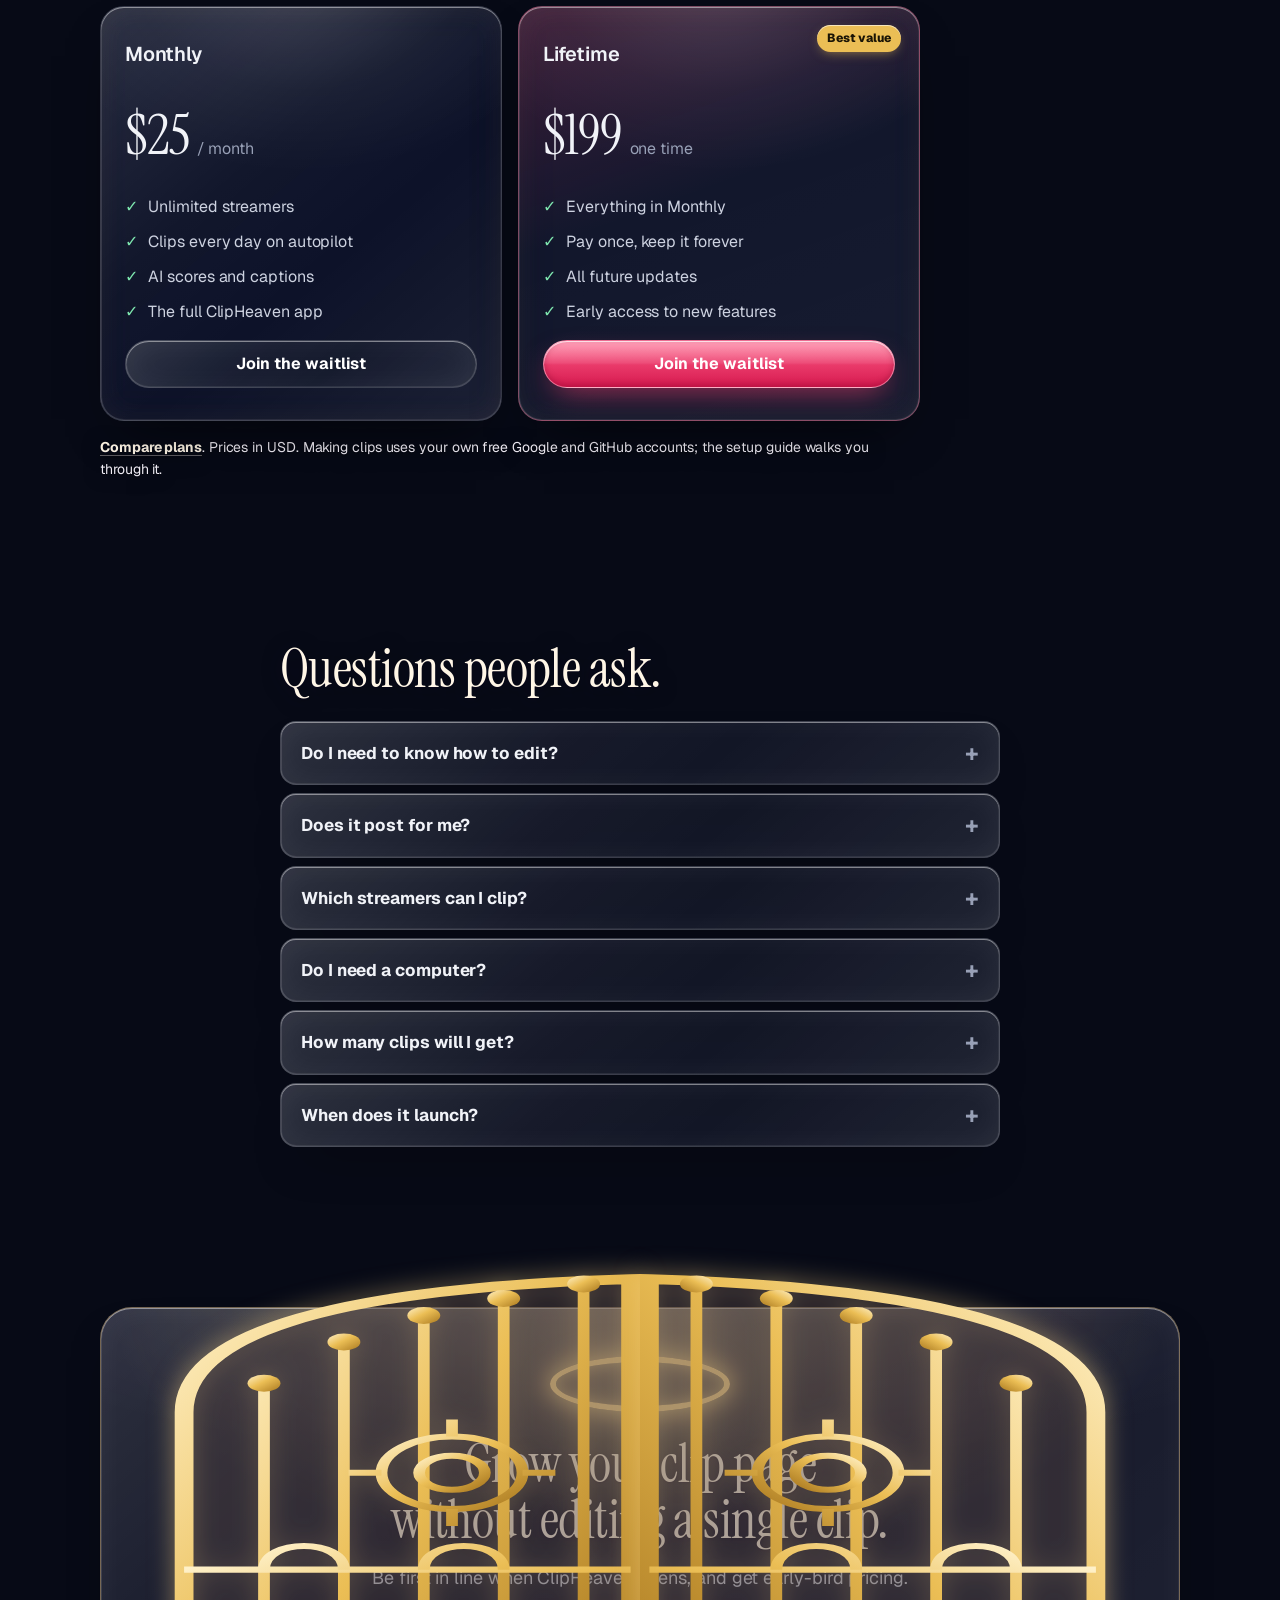
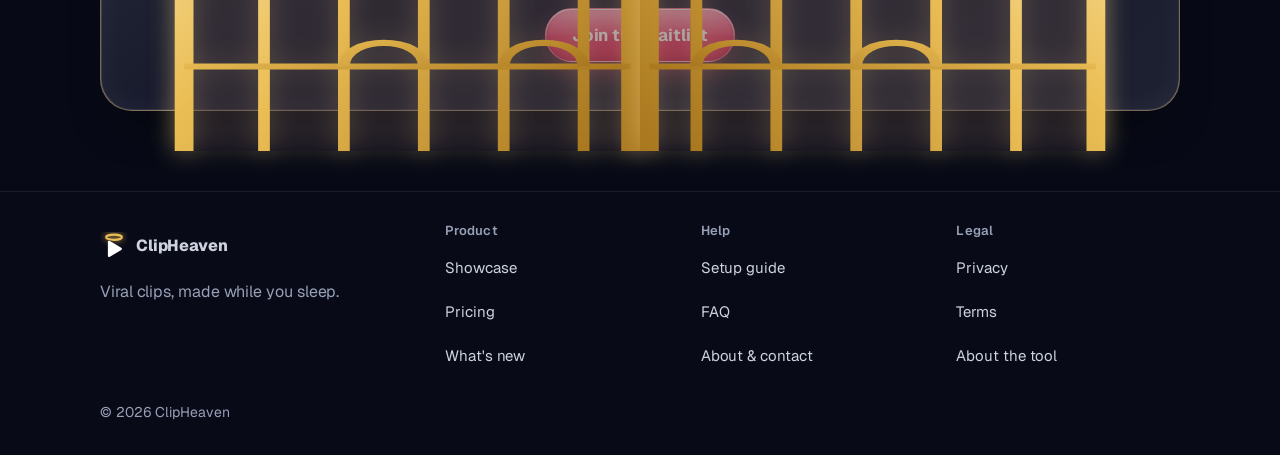
==== commit 992a5aef: "Animation, accessibility and contrast pass: proper easing, strict reduced motion, deeper dawn sky (a" ====
--- a/index.html
+++ b/index.html
@@ -134,7 +134,7 @@
     <div class="wrap">
       <h2>Everything on your phone.</h2>
       <p class="lede">No laptop, no editing software. Your clips land in the app, best first. <a class="more" href="/showcase.html">See the showcase</a></p>
-      <div class="shots">
+      <div class="shots" tabindex="0" role="region" aria-label="App screenshots">
         <figure><div class="phone sm"><img src="/img/app-clips.jpg" width="585" height="1266" loading="lazy" alt="Clips screen: a grid of finished clips, each marked Ready."></div><figcaption>Every clip, ready to go</figcaption></figure>
         <figure><div class="phone sm"><img src="/img/app-clip.jpg" width="585" height="1266" loading="lazy" alt="Posting screen: Open in Drive, Copy caption, Mark as posted and Skip."></div><figcaption>Save, copy, post, next</figcaption></figure>
         <figure><div class="phone sm"><img src="/img/app-stats.jpg" width="585" height="1266" loading="lazy" alt="Stats screen: clips made this week and clips per streamer."></div><figcaption>See what's working</figcaption></figure>
@@ -265,9 +265,9 @@
   <div class="wrap">
     <div class="foot-grid">
       <div class="foot-brand"><a class="brand small" href="/"><svg class="logo" viewBox="0 0 32 32" aria-hidden="true"><ellipse cx="16" cy="6" rx="9" ry="3" fill="none" stroke="#EBBE55" stroke-width="2.4"/><path d="M9 11.5v15.5c0 1.2 1.3 1.9 2.3 1.3l13-7.8c1-.6 1-2 0-2.6l-13-7.7c-1-.6-2.3.1-2.3 1.3z" fill="currentColor"/></svg>ClipHeaven</a><p class="muted">Viral clips, made while you sleep.</p></div>
-      <div><h4>Product</h4><a href="/showcase.html">Showcase</a><a href="/pricing.html">Pricing</a><a href="/updates.html">What's new</a></div>
-      <div><h4>Help</h4><a href="/help.html">Setup guide</a><a href="/#faq">FAQ</a><a href="/about.html">About &amp; contact</a></div>
-      <div><h4>Legal</h4><a href="/privacy.html">Privacy</a><a href="/terms.html">Terms</a><a href="/tool.html">About the tool</a></div>
+      <div><h2 class="foot-h">Product</h2><a href="/showcase.html">Showcase</a><a href="/pricing.html">Pricing</a><a href="/updates.html">What's new</a></div>
+      <div><h2 class="foot-h">Help</h2><a href="/help.html">Setup guide</a><a href="/#faq">FAQ</a><a href="/about.html">About &amp; contact</a></div>
+      <div><h2 class="foot-h">Legal</h2><a href="/privacy.html">Privacy</a><a href="/terms.html">Terms</a><a href="/tool.html">About the tool</a></div>
     </div>
     <p class="muted copy">© <span id="year">2026</span> ClipHeaven</p>
   </div>
--- a/site.css
+++ b/site.css
@@ -590,10 +590,7 @@
 .gate-light { position: absolute; left: 50%; top: 50%; width: 30%; height: 120%; transform: translate(-50%, -50%) scaleX(.05); opacity: 0;
   background: radial-gradient(closest-side, rgba(255,246,214,.95), rgba(255,226,160,.4) 50%, transparent); filter: blur(6px); transition: opacity 200ms; }
 @media (prefers-reduced-motion: reduce) {
-  /* less motion, same story: the phone still steps through as you scroll, with quick fades and no movement */
   .gates { display: none; }
-  .screen > *, .story-steps li, .sc-clip .cap { transition: opacity 250ms linear !important; transform: none !important; }
-  .tick, .burst, .app-video { transition: opacity 250ms linear !important; transform: none !important; }
   .story-stage[data-step="1"] .sc-wave i { animation: none; }
 }
 
@@ -632,3 +629,53 @@
 
 /* the ticker reads as plain sentences */
 .ticker-track { font-weight: 500; }
+
+/* =====================================================================
+   Animation pass (web-animation-design review)
+   ===================================================================== */
+:root {
+  --ease-out-quart: cubic-bezier(.165, .84, .44, 1);   /* things entering/leaving, and responses to taps */
+  --ease-in-out-cubic: cubic-bezier(.645, .045, .355, 1); /* things already on screen that move or morph */
+}
+/* the story's screen morphs between steps: on-screen movement = ease-in-out, 400ms */
+.screen > * { transition: opacity 400ms var(--ease-in-out-cubic), transform 400ms var(--ease-in-out-cubic); }
+.story-steps li { transition: opacity 300ms var(--ease-in-out-cubic), transform 300ms var(--ease-in-out-cubic), background 300ms ease; }
+/* captions pop in = entering: ease-out, short */
+.sc-clip .cap { transition: opacity 250ms var(--ease-out-quart), transform 250ms var(--ease-out-quart); }
+.burst { transition: opacity 400ms var(--ease-out-quart), transform 600ms var(--ease-out-quart); }
+/* presses: a subtle 0.97, not a big squash */
+.btn:active, .abtn:active { transform: scale(.97); }
+.abtn { transition: transform 120ms var(--ease-out-quart), background 150ms ease; }
+/* a clip leaving the demo phone exits faster than things enter */
+.app-video { transition: transform 220ms var(--ease-out-quart), opacity 220ms var(--ease-out-quart); }
+/* the gates follow the scroll exactly: no lagging transition on top */
+.gate { transition: opacity 200ms ease; }
+/* the headline swap: out quick, in a touch slower */
+.rotator { transition: opacity 200ms var(--ease-out-quart), transform 250ms var(--ease-out-quart); }
+/* arriving on a page: short and small, it happens on every page */
+main { animation: pageIn 250ms var(--ease-out-quart); }
+@keyframes pageIn { from { opacity: 0; transform: translateY(6px); } }
+/* hover effects only where there's a real pointer (touch screens fire hover on tap) */
+@media (hover: none) { .spot::before { display: none; } .btn-primary:hover, .btn-ghost:hover { box-shadow: inherit; } }
+
+/* reduced motion: steps still change as you scroll, but instantly, with no fades or movement */
+@media (prefers-reduced-motion: reduce) {
+  .screen > *, .story-steps li, .sc-clip .cap, .tick, .burst, .app-video, .rotator, .abtn, .btn, .gate, .menu-btn span, .links a, .spot::before { transition: none; }
+  main, .menu, .toast, .app-toast, .app-done, .ticker-track, .dot, .float, .rays, .clouds::before, .halo-big::before, .halo-big i, .rec { animation: none; }
+  .btn:active, .abtn:active { transform: none; }
+}
+/* readable heaven: the dawn is a deep rose-gold with the bright light kept up at the top, so text keeps at least 4.5:1 */
+.sky-dawn { background: radial-gradient(60% 34% at 50% 0%, rgba(255, 232, 178, .75), rgba(255, 210, 150, .18) 55%, transparent 75%),
+  linear-gradient(180deg, #A8566A 0%, #7A3466 30%, #4E2160 62%, #2A1846 100%); }
+.sky-dusk { background: radial-gradient(90% 60% at 50% 100%, rgba(255, 110, 150, .35), transparent 70%), linear-gradient(180deg, #1B1248 0%, #3A1A62 45%, #6E2C6E 85%, #8E3D6C 100%); }
+.rays i { background: radial-gradient(50% 100% at 50% 0%, rgba(255, 236, 196, .34), rgba(255, 236, 196, .08) 45%, rgba(255, 236, 196, 0) 75%); }
+/* clouds a touch softer so they never wash out the words drifting in front of them */
+.clouds.near { opacity: .5; } .clouds.mid { opacity: .4; } .clouds.far { opacity: .28; }
+.lede, .fine, .trust, .sub { color: #F1EEF6; }
+/* accessibility fixes from the audit */
+.sr-only { position: absolute; width: 1px; height: 1px; padding: 0; margin: -1px; overflow: hidden; clip: rect(0 0 0 0); white-space: nowrap; border: 0; }
+.foot-h { font-family: var(--font); font-size: 13px; font-weight: 600; letter-spacing: .02em; color: var(--muted); margin: 0 0 var(--sp-2); max-width: none; text-shadow: none; }
+.plan-name, .update-title { font-family: var(--font); font-size: var(--fs-lg); font-weight: 600; letter-spacing: -.01em; line-height: 1.25; margin: 0 0 6px; max-width: none; color: #fff; }
+.brand { min-height: 44px; }
+.foot a { min-height: 44px; }
+.shots:focus-visible, .table-wrap:focus-visible { outline: 3px solid var(--cherry-soft); outline-offset: 4px; }
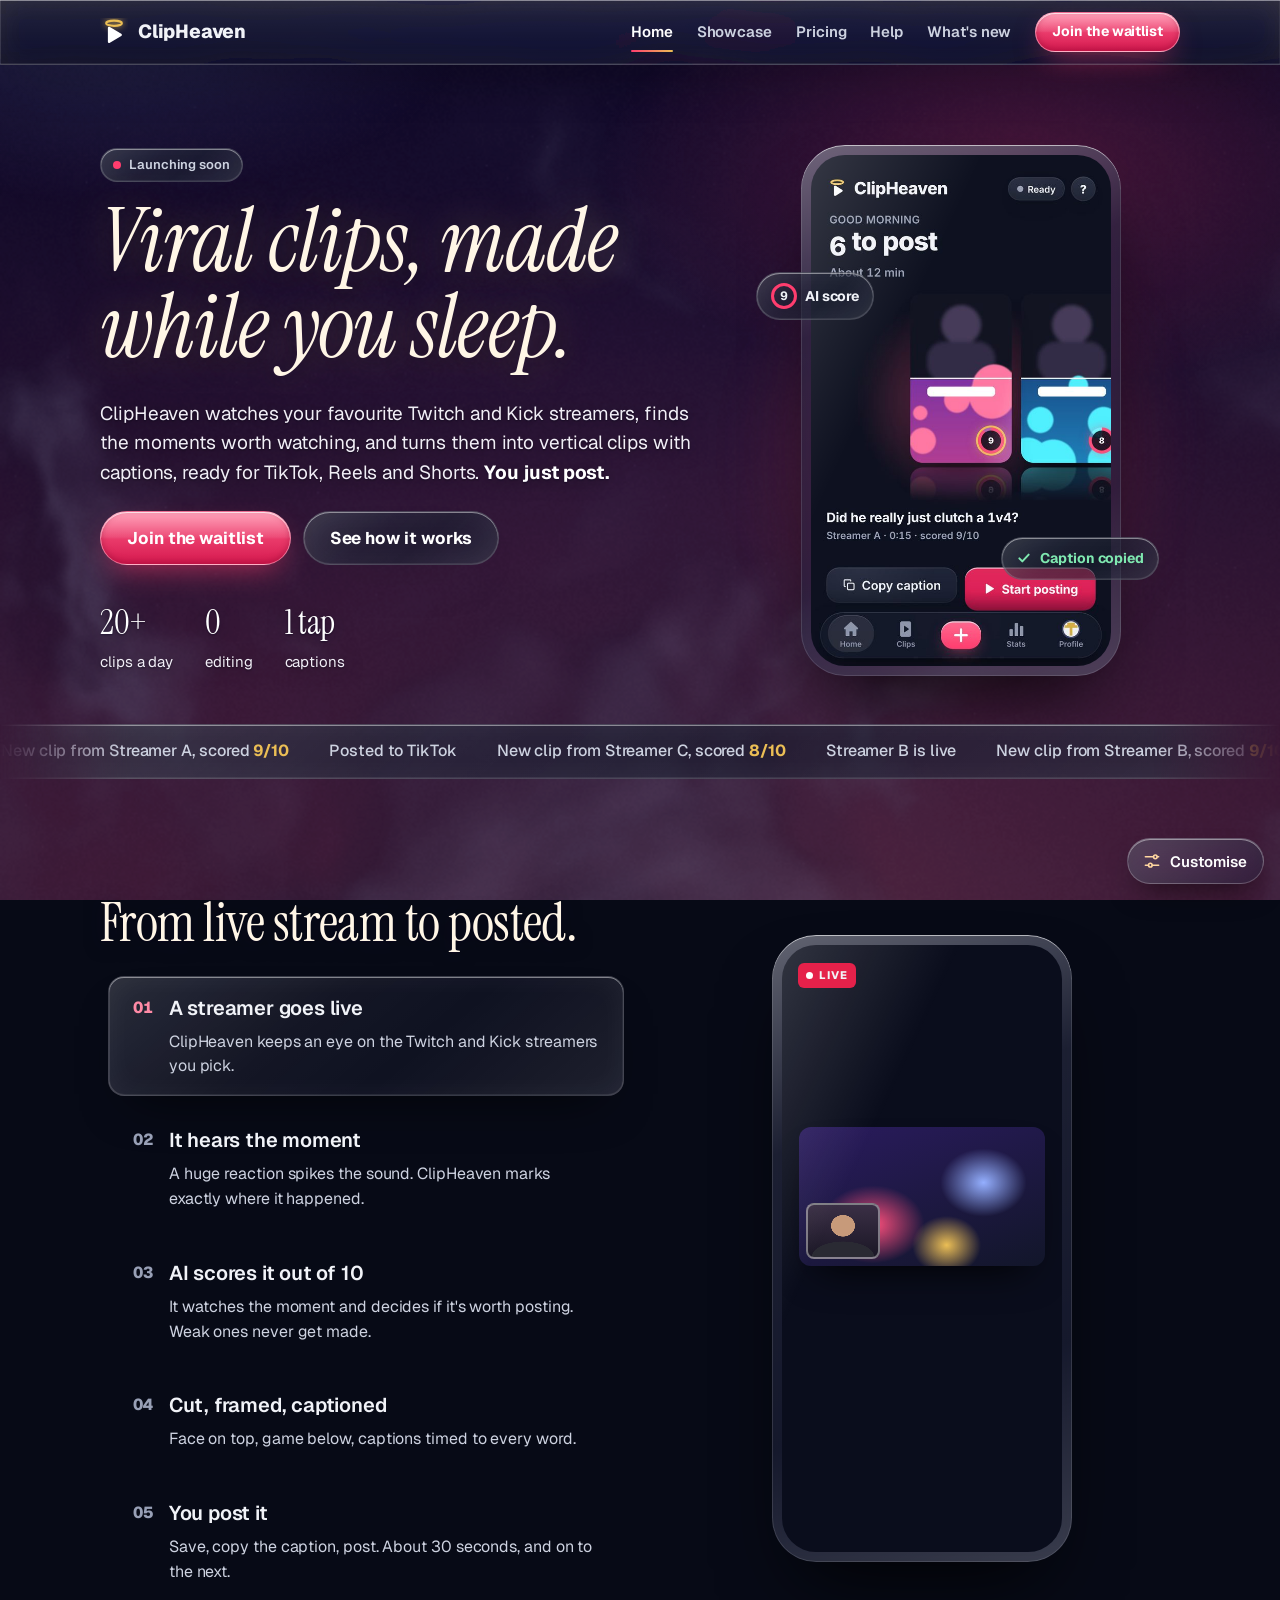
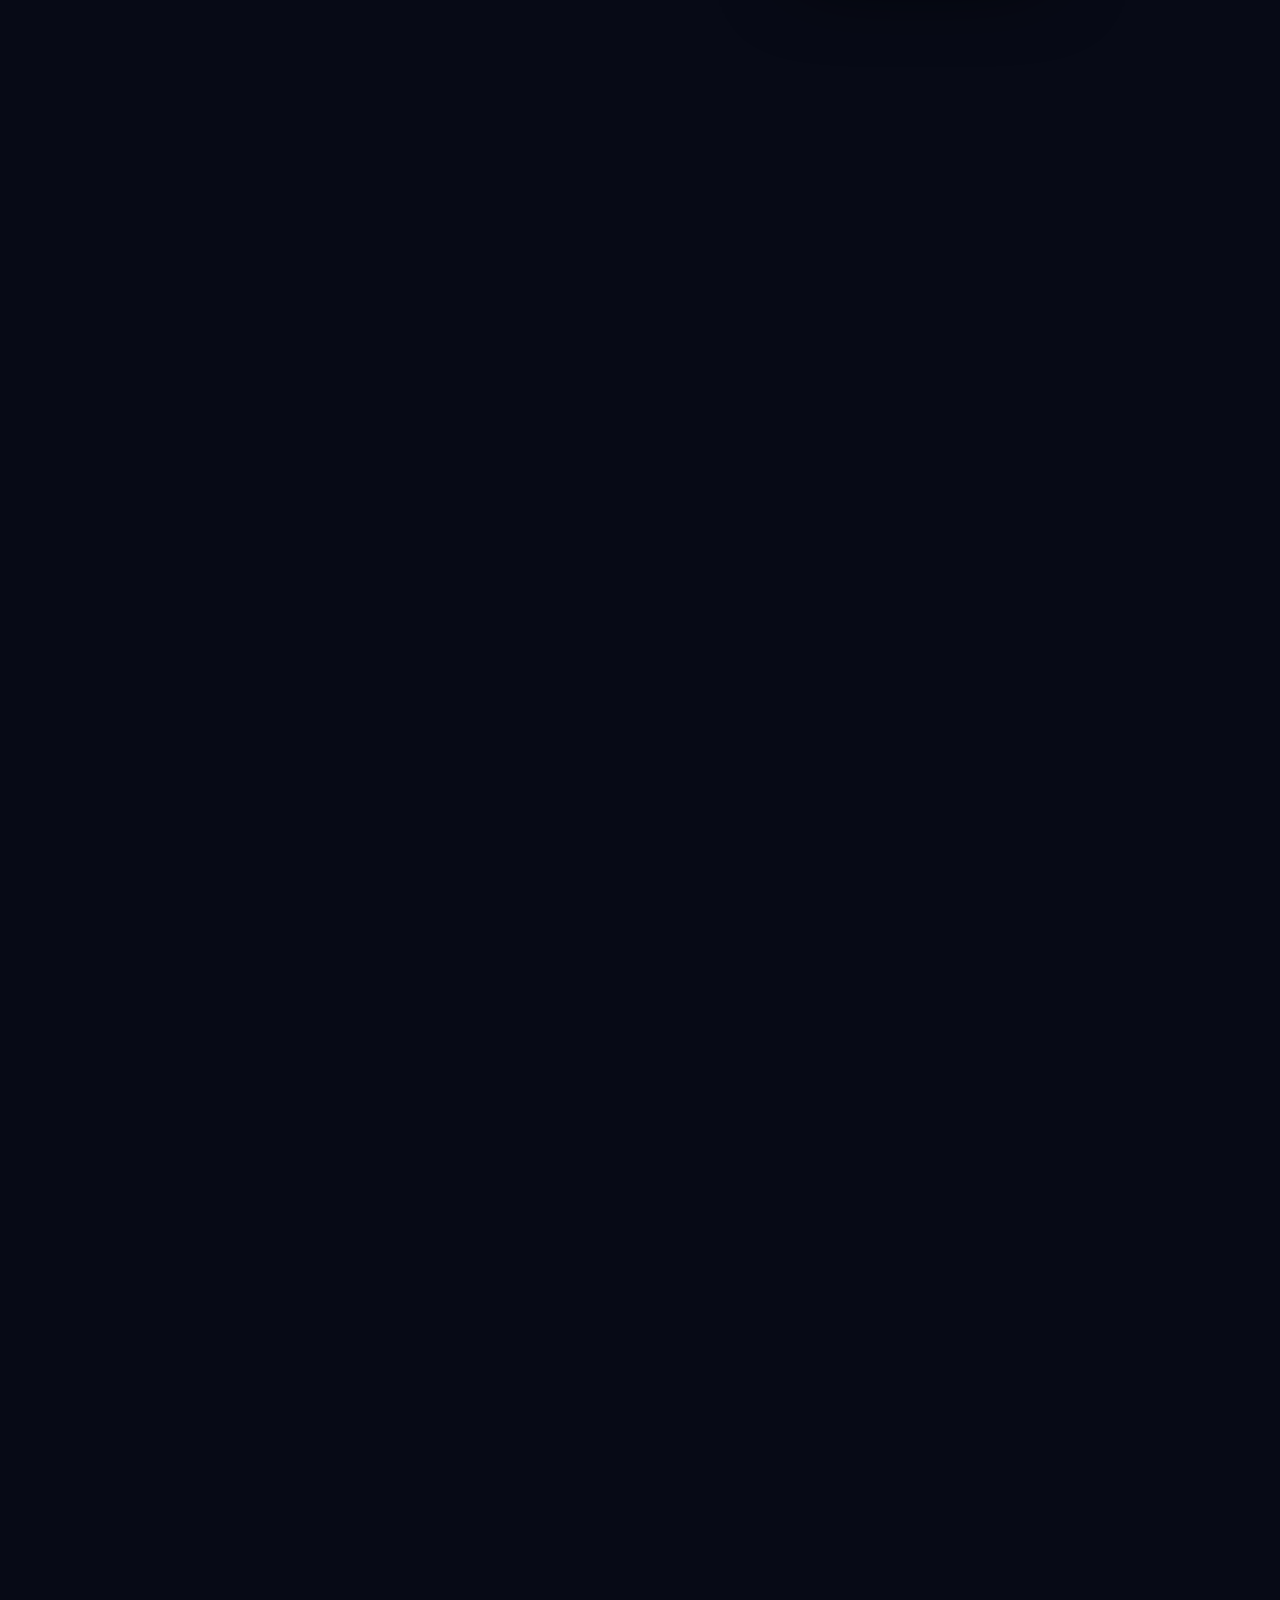
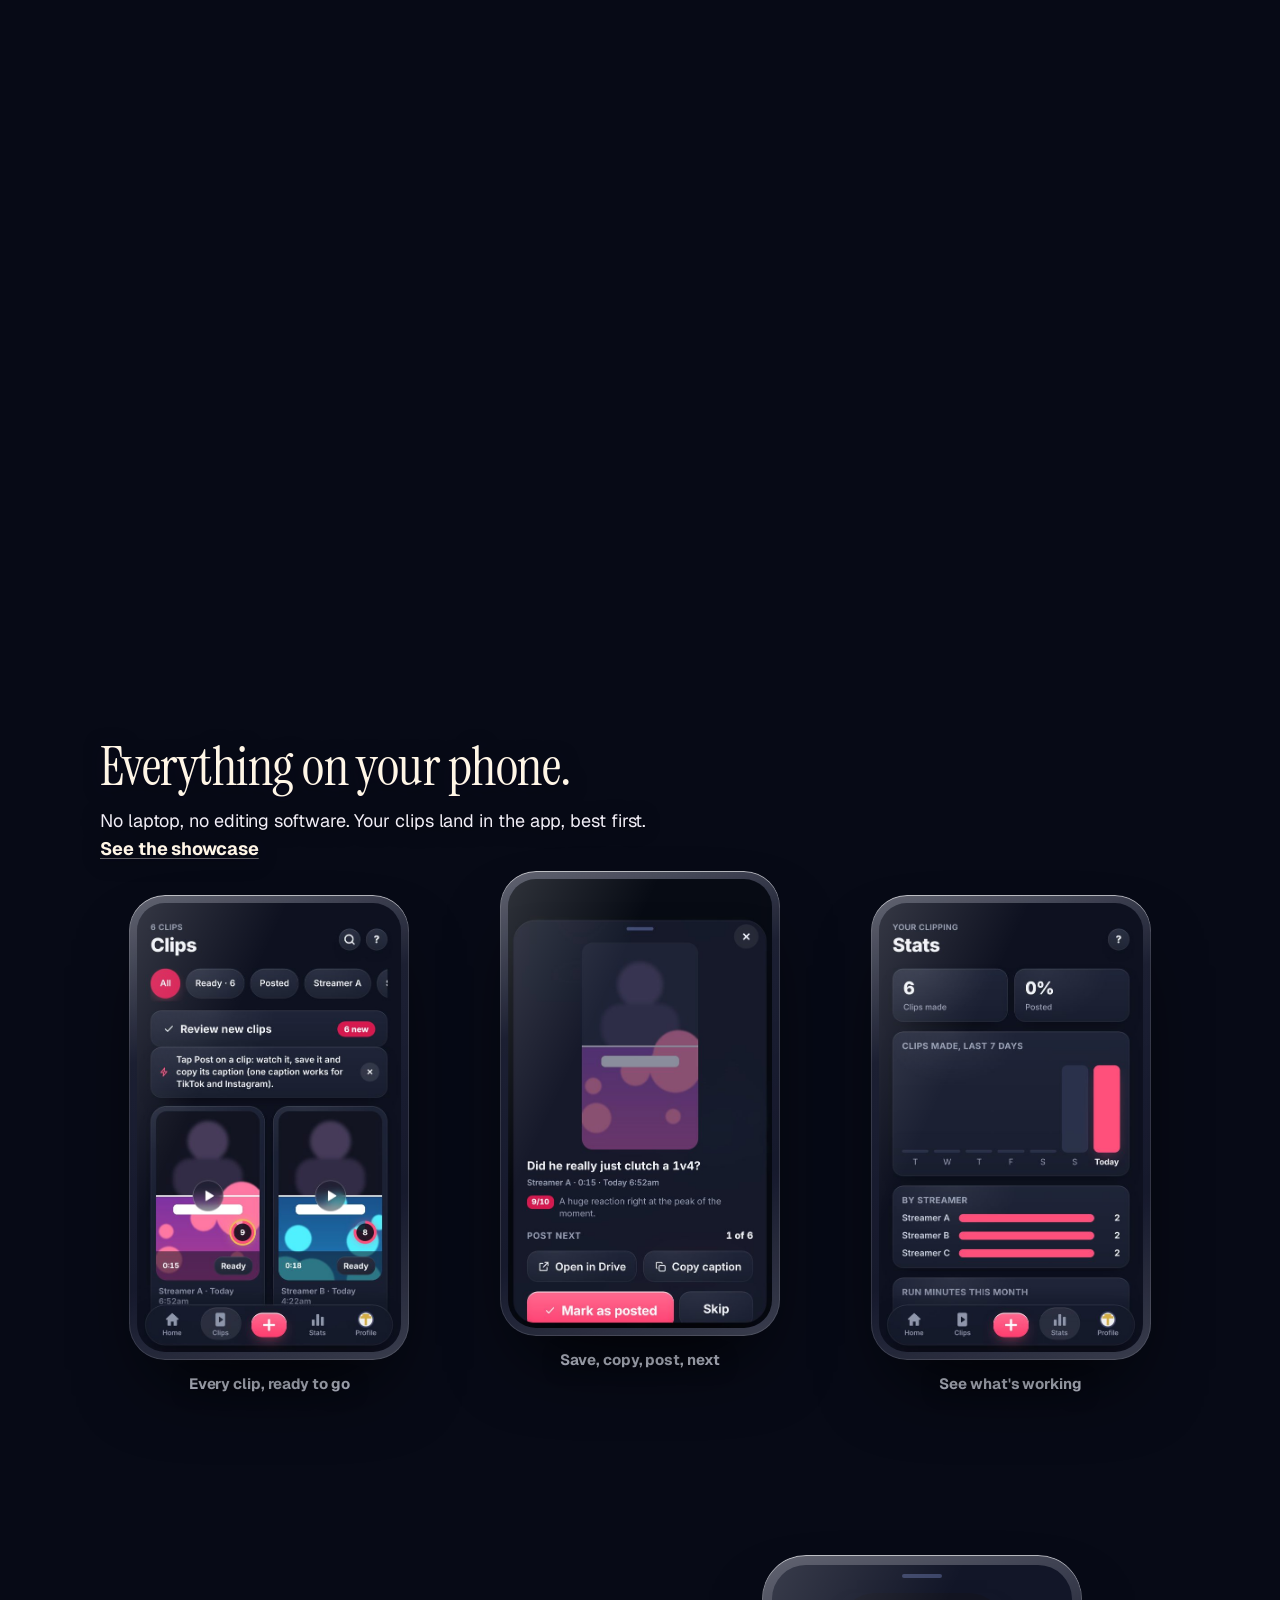
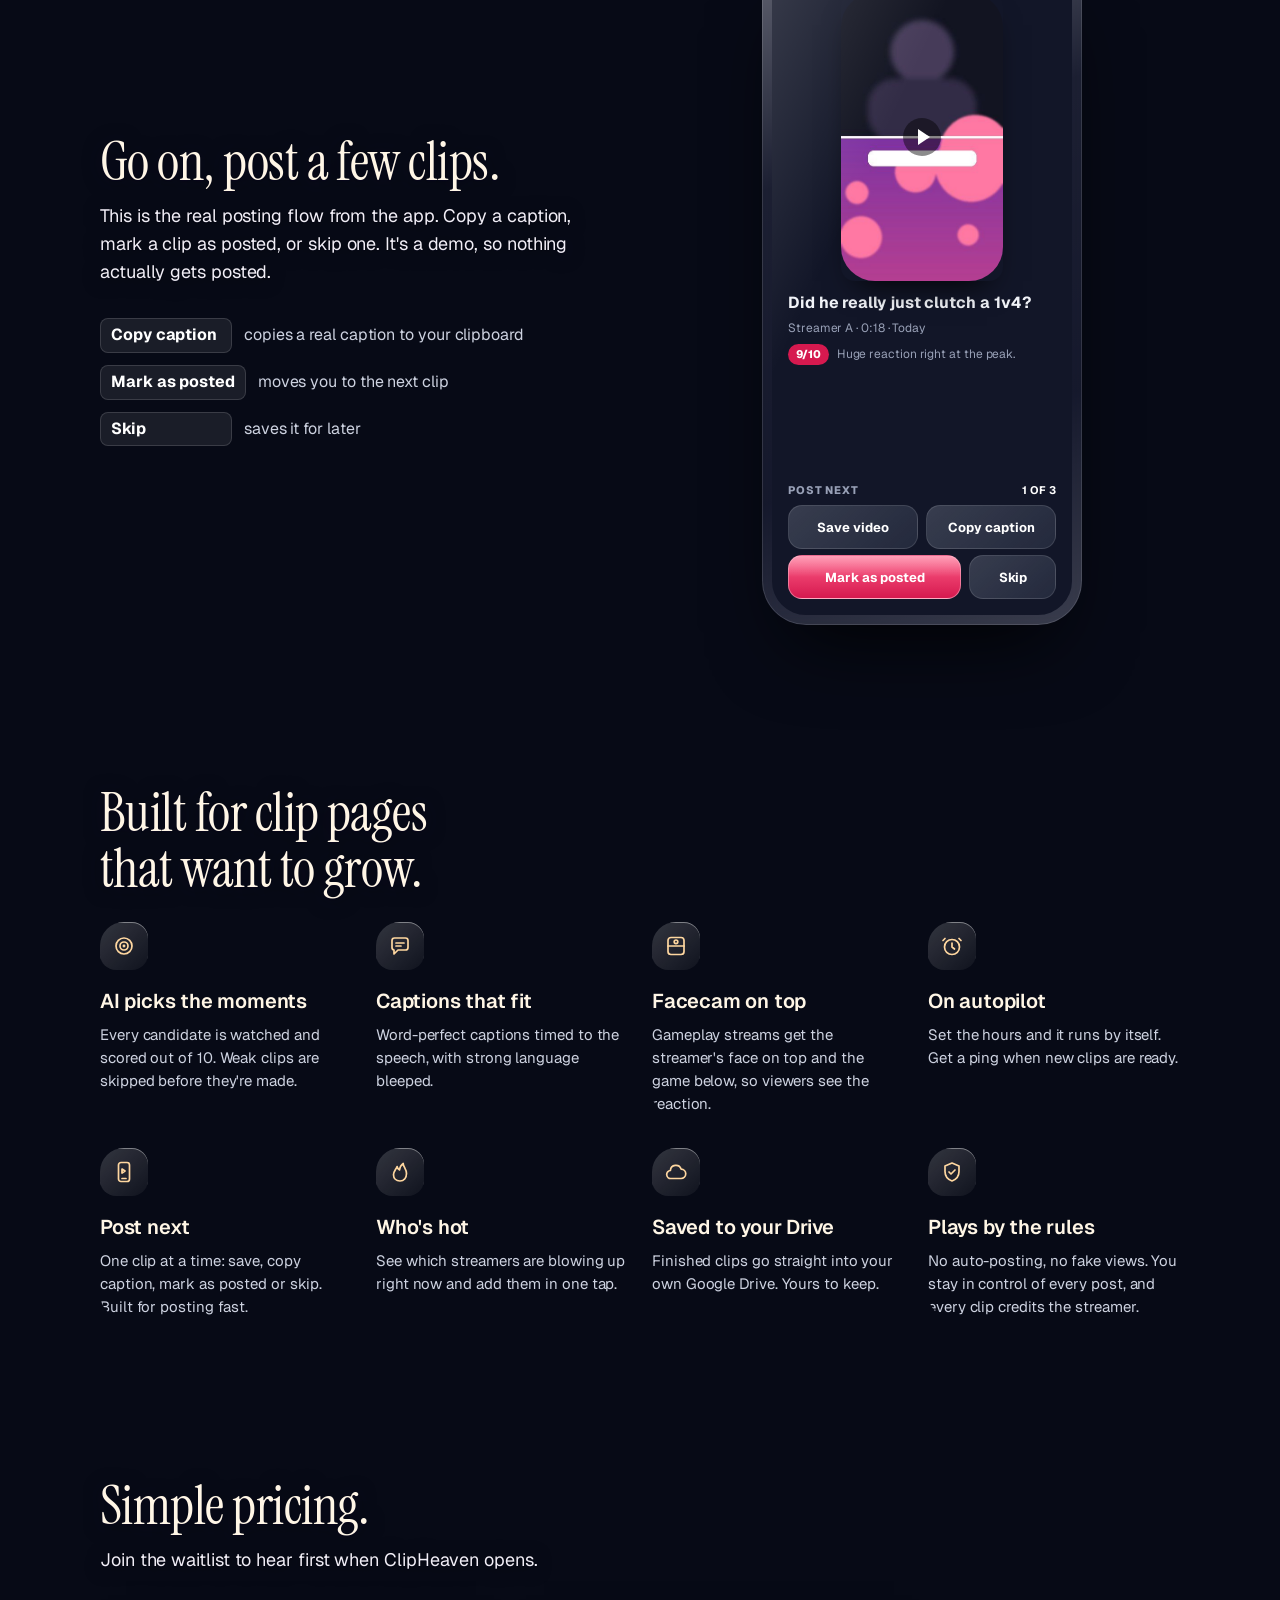
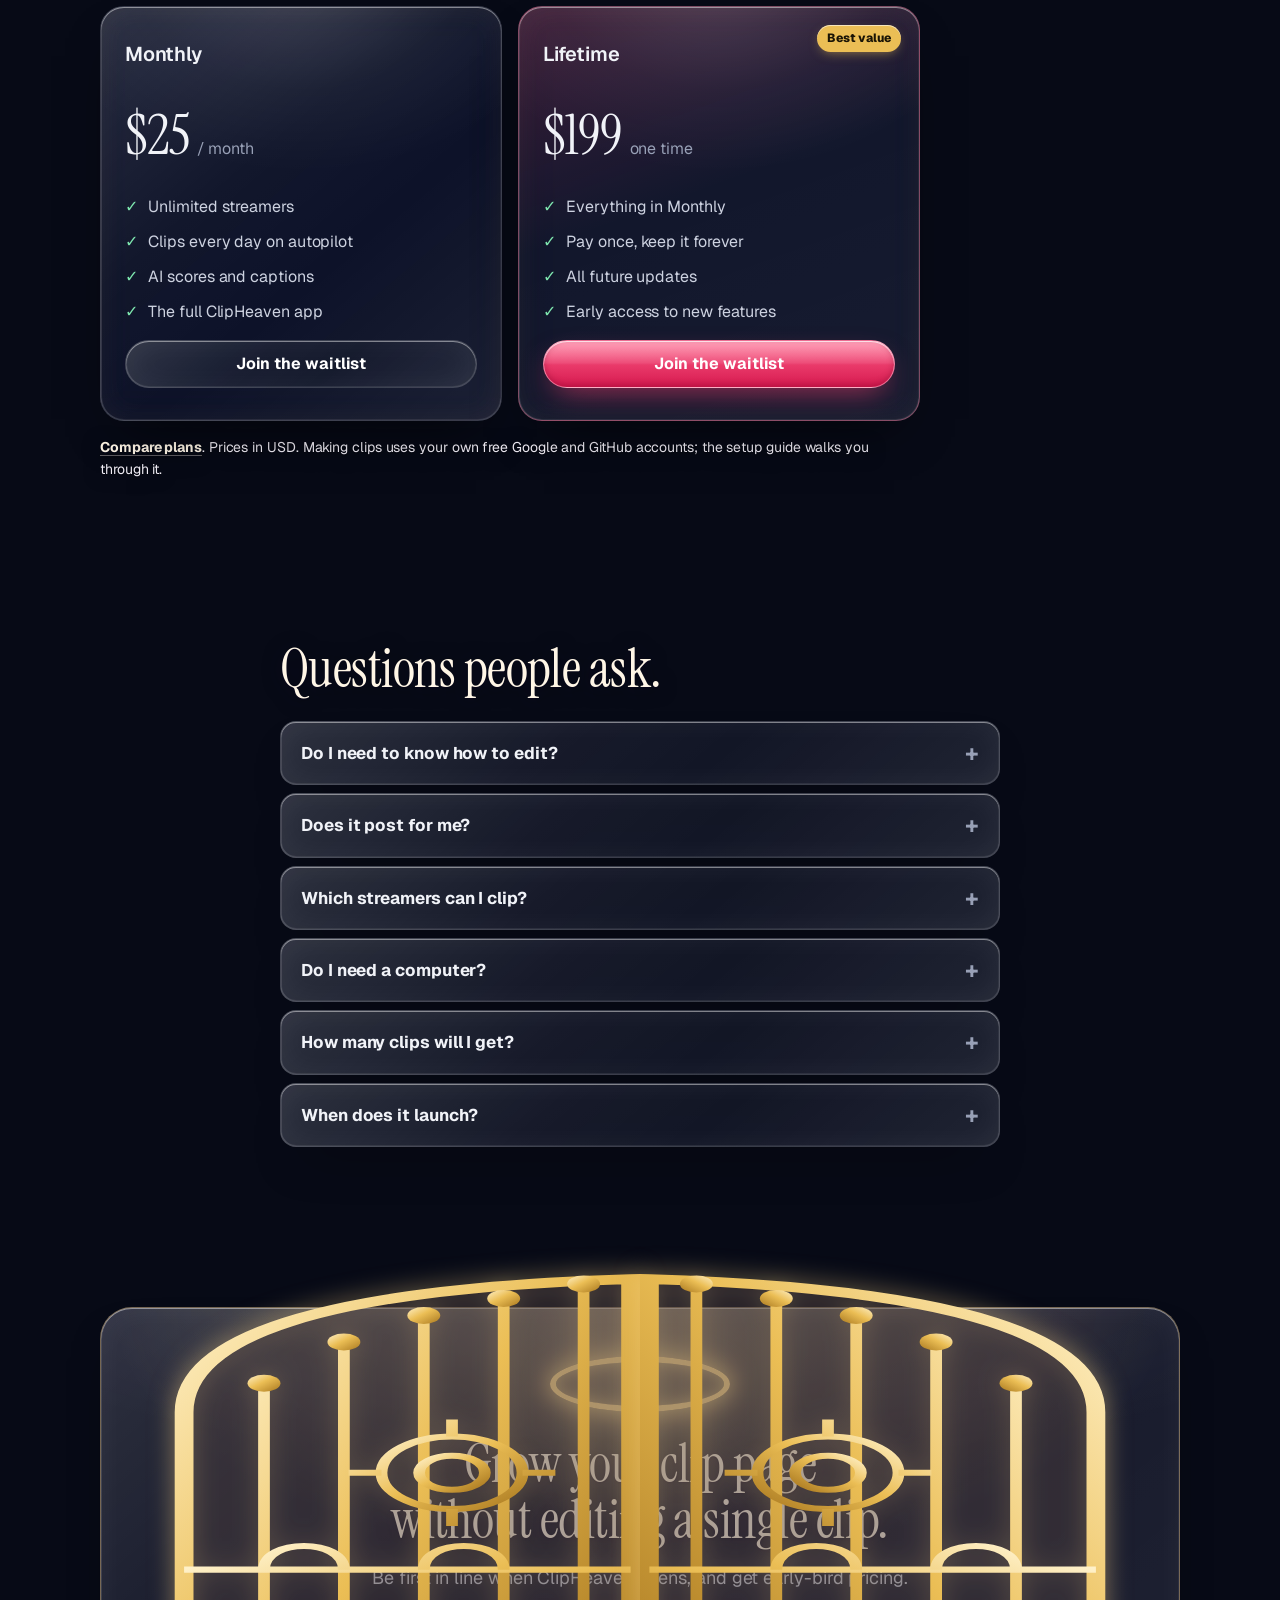
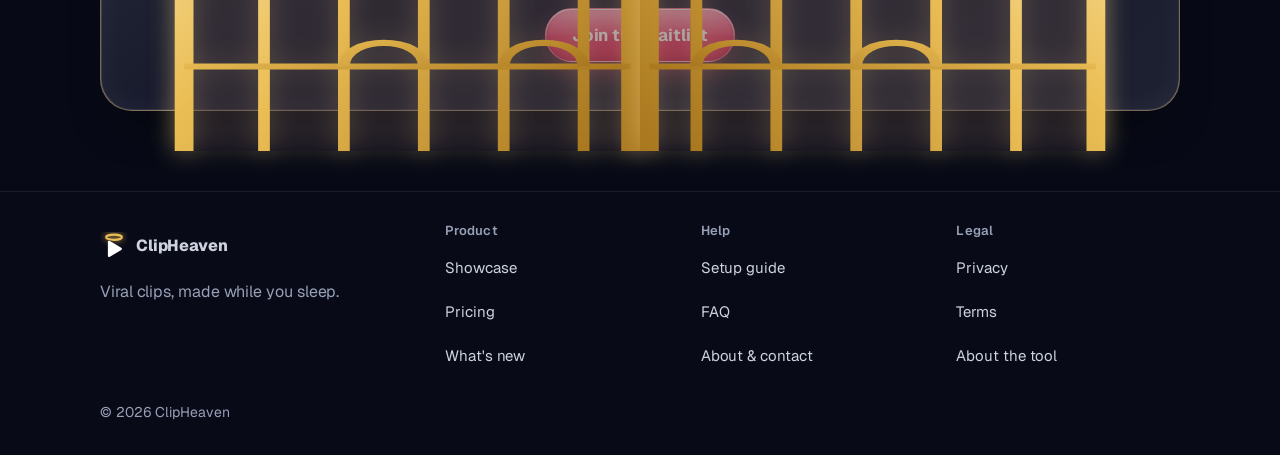
==== commit 71bf0f6c: "Realistic WebGL sky (lit clouds, rising sun, stars, light shafts, sea of clouds) and a Customise pan" ====
--- a/index.html
+++ b/index.html
@@ -10,6 +10,7 @@
 <meta property="og:description" content="ClipHeaven finds the best moments from your favourite streamers and turns them into ready-to-post vertical clips with captions. You just post.">
 <meta property="og:image" content="https://highligh7heaven.github.io/img/app-home.jpg">
 <meta property="og:type" content="website">
+<script>try{var c=JSON.parse(localStorage.getItem("ch.look")||"{}"),d=document.documentElement;["sky","clouds","motion","glass"].forEach(function(k){if(c[k])d.setAttribute("data-"+k,c[k]);});}catch(e){}</script>
 <link rel="preconnect" href="https://fonts.googleapis.com">
 <link rel="preconnect" href="https://fonts.gstatic.com" crossorigin>
 <link rel="stylesheet" href="https://fonts.googleapis.com/css2?family=Geist:wght@400;500;600;700&family=Instrument+Serif:ital@0;1&display=swap">
@@ -273,6 +274,31 @@
   </div>
 </footer>
 <div class="toast" id="toast" role="status" aria-live="polite" hidden></div>
+<div class="tune" id="tune">
+  <button class="tune-btn" id="tune-btn" aria-expanded="false" aria-controls="tune-panel" aria-label="Customise how the site looks">
+    <svg viewBox="0 0 24 24" aria-hidden="true"><path d="M4 7h10M18 7h2M4 17h4M12 17h8"/><circle cx="16" cy="7" r="2.2"/><circle cx="10" cy="17" r="2.2"/></svg><span>Customise</span>
+  </button>
+  <div class="tune-panel" id="tune-panel" role="dialog" aria-label="Customise how the site looks" hidden>
+    <div class="tune-row"><span class="tune-l" id="tl-sky">Sky</span>
+      <div class="segs" role="radiogroup" aria-labelledby="tl-sky" data-key="sky">
+        <button role="radio" data-v="scroll">Follows scroll</button><button role="radio" data-v="night">Night</button><button role="radio" data-v="sunset">Sunset</button><button role="radio" data-v="heaven">Heaven</button>
+      </div></div>
+    <div class="tune-row"><span class="tune-l" id="tl-clouds">Clouds</span>
+      <div class="segs" role="radiogroup" aria-labelledby="tl-clouds" data-key="clouds">
+        <button role="radio" data-v="few">Few</button><button role="radio" data-v="some">Some</button><button role="radio" data-v="lots">Lots</button>
+      </div></div>
+    <div class="tune-row"><span class="tune-l" id="tl-motion">Motion</span>
+      <div class="segs" role="radiogroup" aria-labelledby="tl-motion" data-key="motion">
+        <button role="radio" data-v="full">Full</button><button role="radio" data-v="calm">Calm</button>
+      </div></div>
+    <div class="tune-row"><span class="tune-l" id="tl-glass">Panels</span>
+      <div class="segs" role="radiogroup" aria-labelledby="tl-glass" data-key="glass">
+        <button role="radio" data-v="glass">Glass</button><button role="radio" data-v="solid">Solid</button>
+      </div></div>
+    <button class="tune-reset" id="tune-reset" type="button">Reset to default</button>
+  </div>
+</div>
+<script src="/sky-gl.js"></script>
 <script src="/site.js"></script>
 </body>
 </html>
--- a/site.css
+++ b/site.css
@@ -679,3 +679,55 @@
 .brand { min-height: 44px; }
 .foot a { min-height: 44px; }
 .shots:focus-visible, .table-wrap:focus-visible { outline: 3px solid var(--cherry-soft); outline-offset: 4px; }
+
+/* =====================================================================
+   Realistic sky (WebGL). When it runs, it replaces the painted sky layers.
+   ===================================================================== */
+#skygl { position: absolute; inset: 0; width: 100%; height: 100%; display: block; }
+.gl .sky, .gl .clouds, .gl .rays, .gl #stars { display: none; }
+
+/* =====================================================================
+   Customise: the visitor decides how the site looks
+   ===================================================================== */
+.tune { position: fixed; right: max(16px, env(safe-area-inset-right)); bottom: calc(16px + env(safe-area-inset-bottom)); z-index: 35; display: flex; flex-direction: column; align-items: flex-end; gap: 10px; }
+.tune-btn { display: inline-flex; align-items: center; gap: 8px; min-height: 46px; padding: 0 16px 0 14px; border-radius: 99px; cursor: pointer; color: #fff; font: 600 15px var(--font);
+  background: linear-gradient(140deg, rgba(255,255,255,.2), rgba(255,255,255,.05)), rgba(14,18,38,.55); border: 1px solid rgba(255,255,255,.22);
+  -webkit-backdrop-filter: blur(14px) saturate(1.8); backdrop-filter: blur(14px) saturate(1.8); box-shadow: inset 0 1px 0 rgba(255,255,255,.45), 0 14px 30px -12px rgba(0,0,0,.7);
+  transition: transform 120ms var(--ease-out-quart); }
+.tune-btn:active { transform: scale(.97); }
+.tune-btn svg { width: 20px; height: 20px; fill: none; stroke: #FFD7A0; stroke-width: 1.8; stroke-linecap: round; }
+.tune-panel { width: min(360px, calc(100vw - 32px)); padding: 16px; border-radius: 22px; display: flex; flex-direction: column; gap: 14px; transform-origin: 100% 100%;
+  background: linear-gradient(150deg, rgba(255,255,255,.16), rgba(255,255,255,.04) 45%, rgba(255,255,255,.08)), rgba(12,15,32,.72); border: 1px solid rgba(255,255,255,.18);
+  -webkit-backdrop-filter: blur(18px) saturate(1.9); backdrop-filter: blur(18px) saturate(1.9); box-shadow: inset 0 1px 0 rgba(255,255,255,.4), 0 30px 60px -20px rgba(0,0,0,.8);
+  animation: tuneIn 200ms var(--ease-out-quart); }
+@keyframes tuneIn { from { opacity: 0; transform: scale(.96) translateY(6px); } }
+.tune-row { display: flex; flex-direction: column; gap: 8px; }
+.tune-l { font-size: 13px; font-weight: 600; color: var(--ink-2); }
+.tune .segs { display: flex; gap: 4px; padding: 4px; border-radius: 14px; background: rgba(0,0,0,.28); border: 1px solid rgba(255,255,255,.08); }
+.tune .segs button { flex: 1; min-height: 40px; padding: 0 8px; border: none; border-radius: 10px; background: transparent; color: var(--ink-2); font: 600 13px var(--font); cursor: pointer;
+  transition: background 150ms ease, color 150ms ease; }
+.tune .segs button.on { color: #fff; background: linear-gradient(180deg, rgba(255,255,255,.28), rgba(255,255,255,0) 60%), linear-gradient(180deg, #FF5F88, #D6194F); box-shadow: inset 0 1px 0 rgba(255,255,255,.55); }
+.tune-reset { align-self: flex-start; min-height: 40px; background: none; border: none; color: var(--ink-2); font: 600 13px var(--font); text-decoration: underline; text-underline-offset: 3px; cursor: pointer; padding: 0; }
+@media (max-width: 520px) { .tune-btn span { display: none; } .tune-btn { padding: 0; width: 46px; justify-content: center; } }
+
+/* Calm, chosen by the visitor: the same as the phone's Reduce Motion setting */
+html[data-motion="calm"] .gates { display: none; }
+html[data-motion="calm"] .screen > *, html[data-motion="calm"] .story-steps li, html[data-motion="calm"] .sc-clip .cap, html[data-motion="calm"] .tick, html[data-motion="calm"] .burst,
+html[data-motion="calm"] .app-video, html[data-motion="calm"] .rotator { transition: none; }
+html[data-motion="calm"] main, html[data-motion="calm"] .ticker-track, html[data-motion="calm"] .dot, html[data-motion="calm"] .float, html[data-motion="calm"] .halo-big::before,
+html[data-motion="calm"] .halo-big i, html[data-motion="calm"] .rec, html[data-motion="calm"] .story-stage[data-step="1"] .sc-wave i { animation: none; }
+html[data-motion="calm"] #motes { display: none; }
+
+/* Solid panels, chosen by the visitor: no see-through glass, easiest to read */
+html[data-glass="solid"] .step, html[data-glass="solid"] .plan, html[data-glass="solid"] .faq details, html[data-glass="solid"] .final, html[data-glass="solid"] .hstep,
+html[data-glass="solid"] .update, html[data-glass="solid"] .rules li, html[data-glass="solid"] .contact-card, html[data-glass="solid"] .timeline li > div,
+html[data-glass="solid"] .table-wrap, html[data-glass="solid"] .chips li, html[data-glass="solid"] .nav, html[data-glass="solid"] .menu, html[data-glass="solid"] .story-steps li {
+  background: #141A30 !important; -webkit-backdrop-filter: none !important; backdrop-filter: none !important; }
+/* bright skies chosen for the whole page: a soft dimming layer keeps every word readable */
+.heaven::after { content: ""; position: absolute; inset: 0; pointer-events: none; background: rgba(12, 8, 30, 0); transition: background 600ms ease; }
+html[data-sky="sunset"] .heaven::after { background: rgba(12, 8, 30, .18); }
+html[data-sky="heaven"] .heaven::after { background: rgba(12, 8, 30, .36); }
+.tune { flex-direction: column-reverse; }
+.heaven::after { background: rgba(12, 8, 30, .24); }
+html[data-sky="sunset"] .heaven::after { background: rgba(12, 8, 30, .3); }
+html[data-sky="heaven"] .heaven::after { background: rgba(12, 8, 30, .42); }
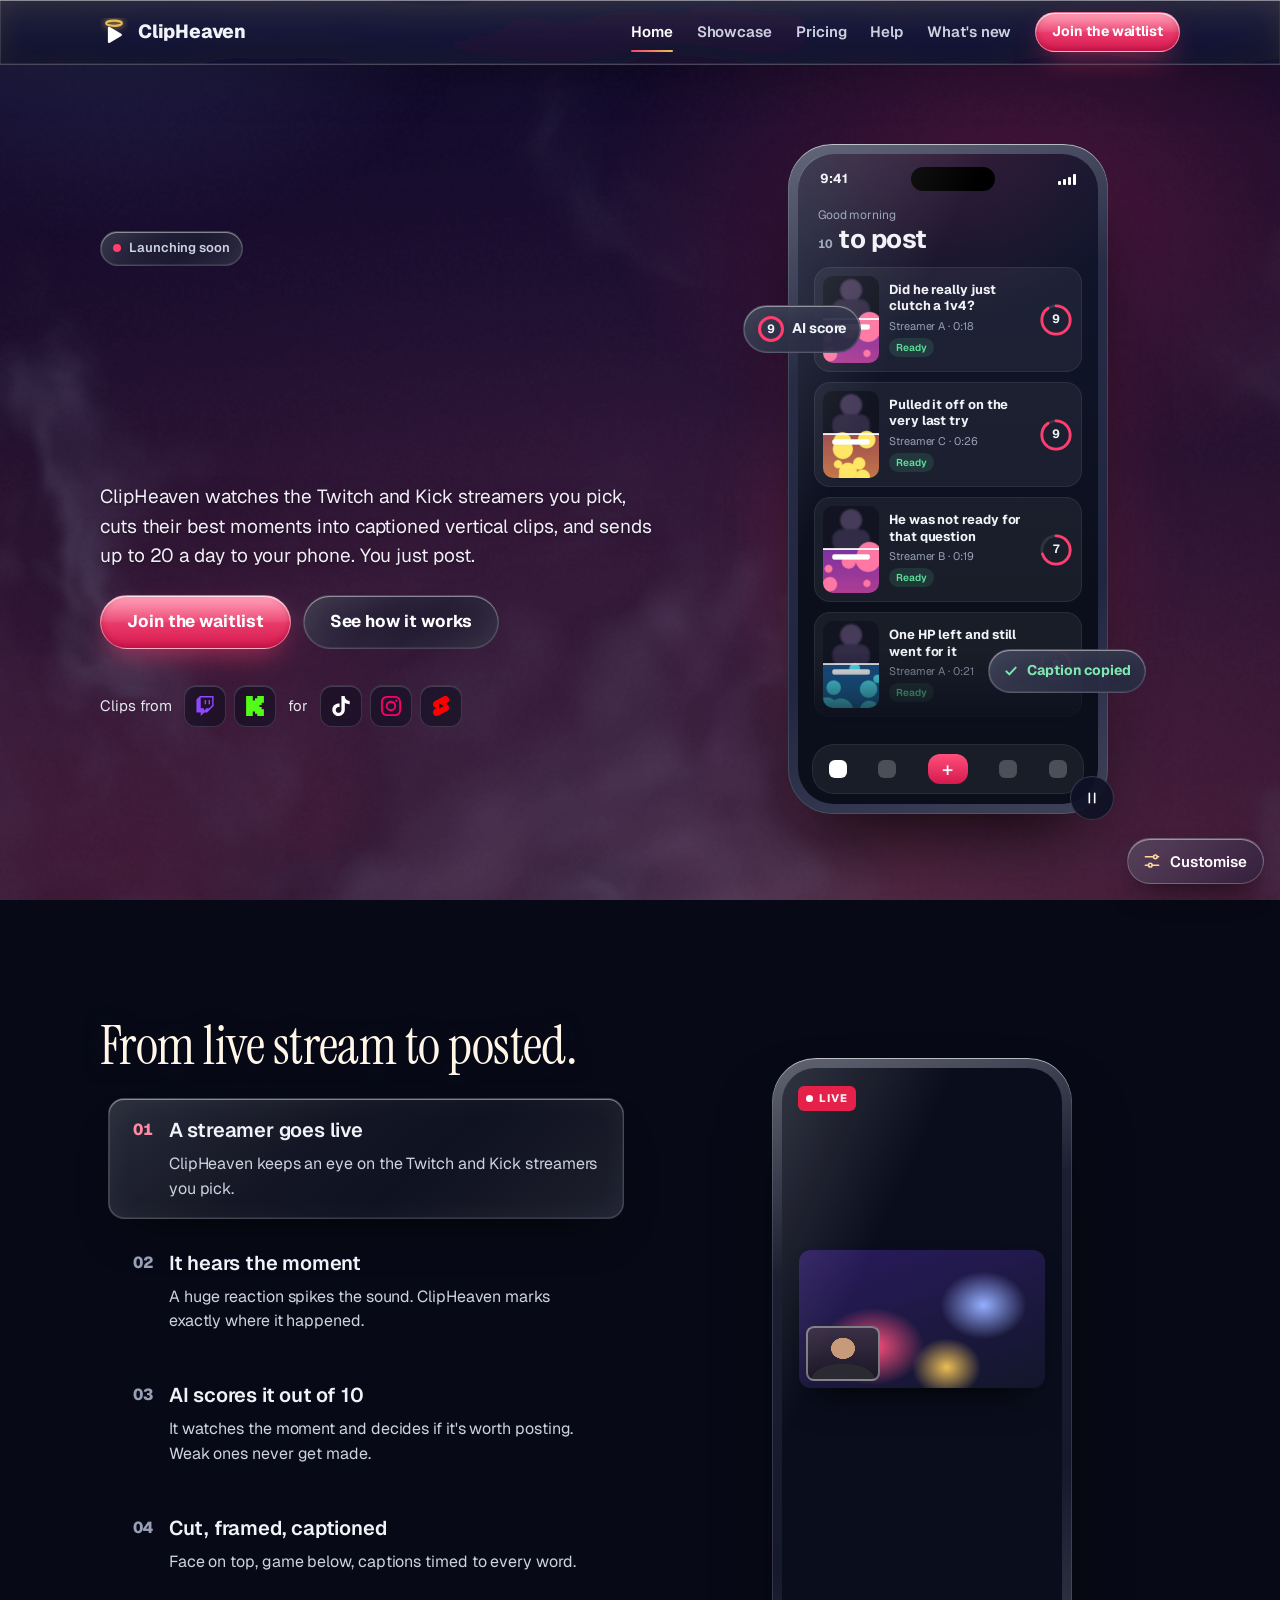
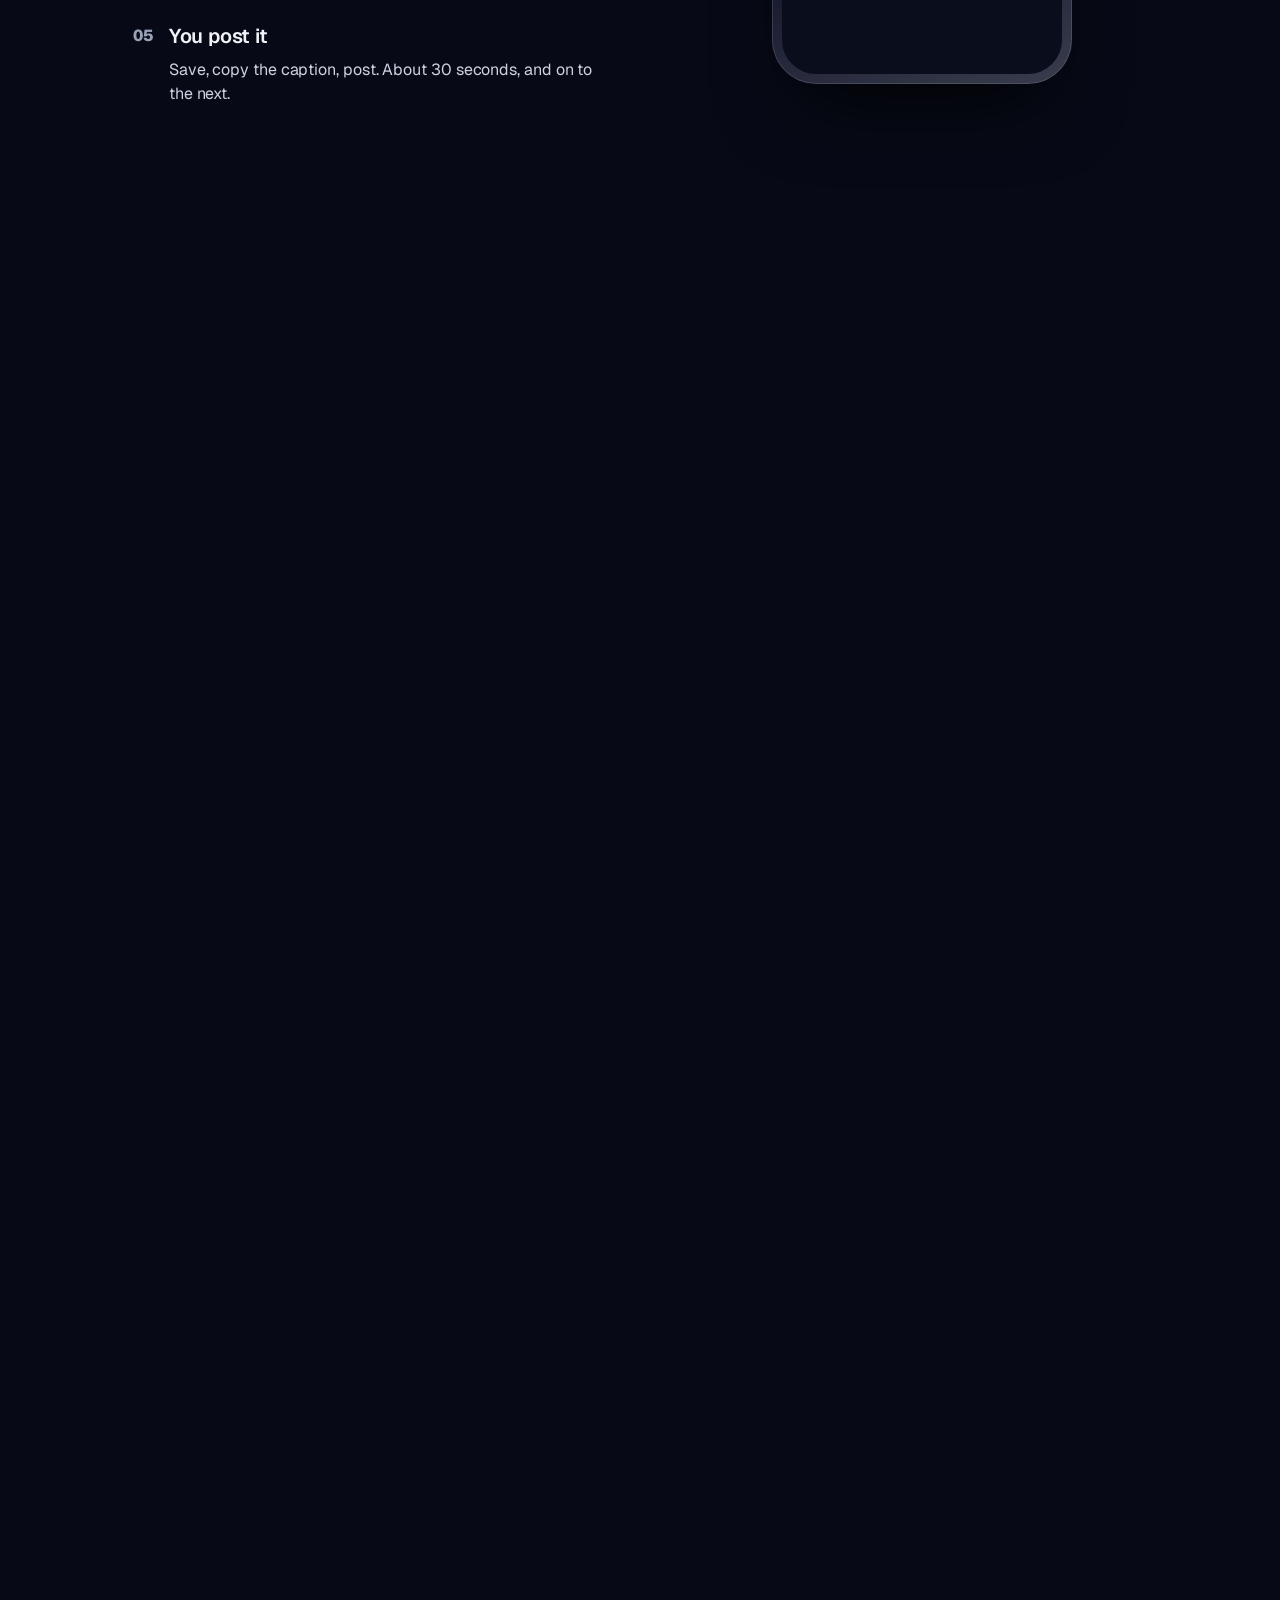
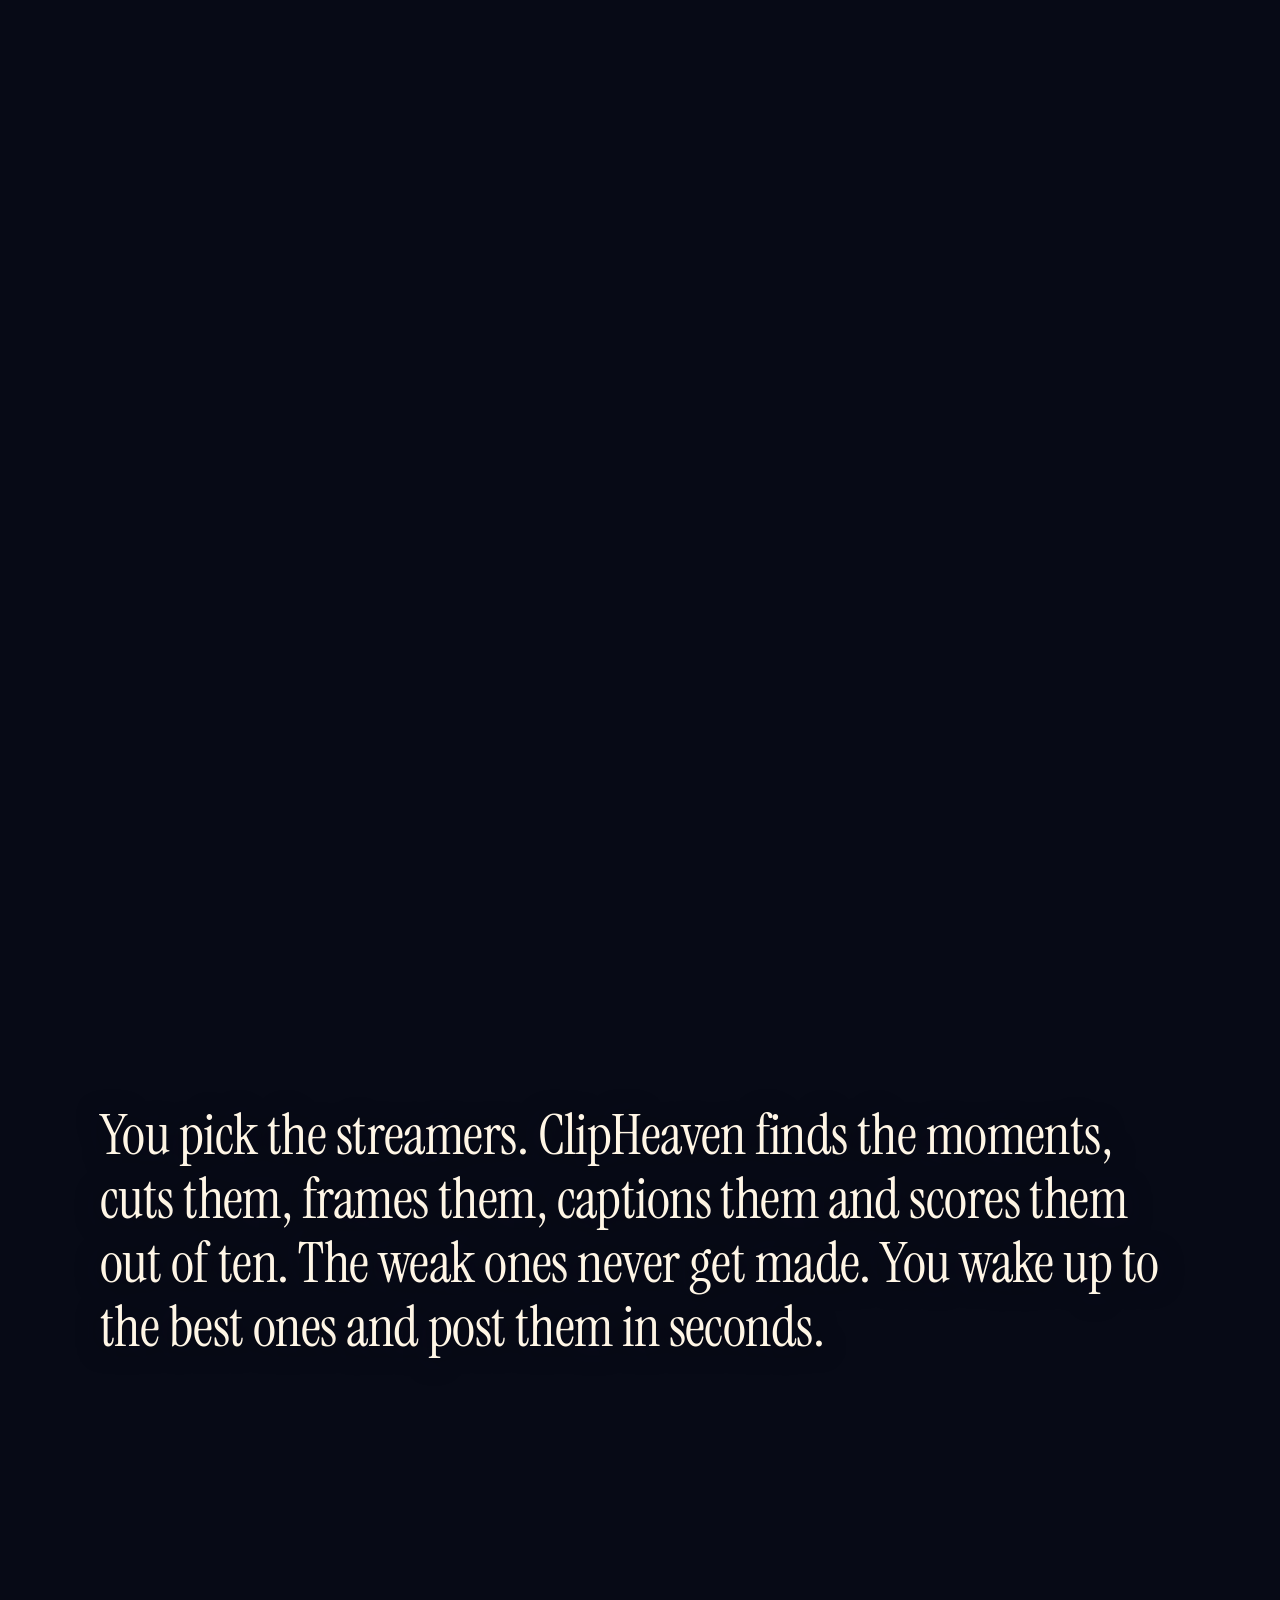
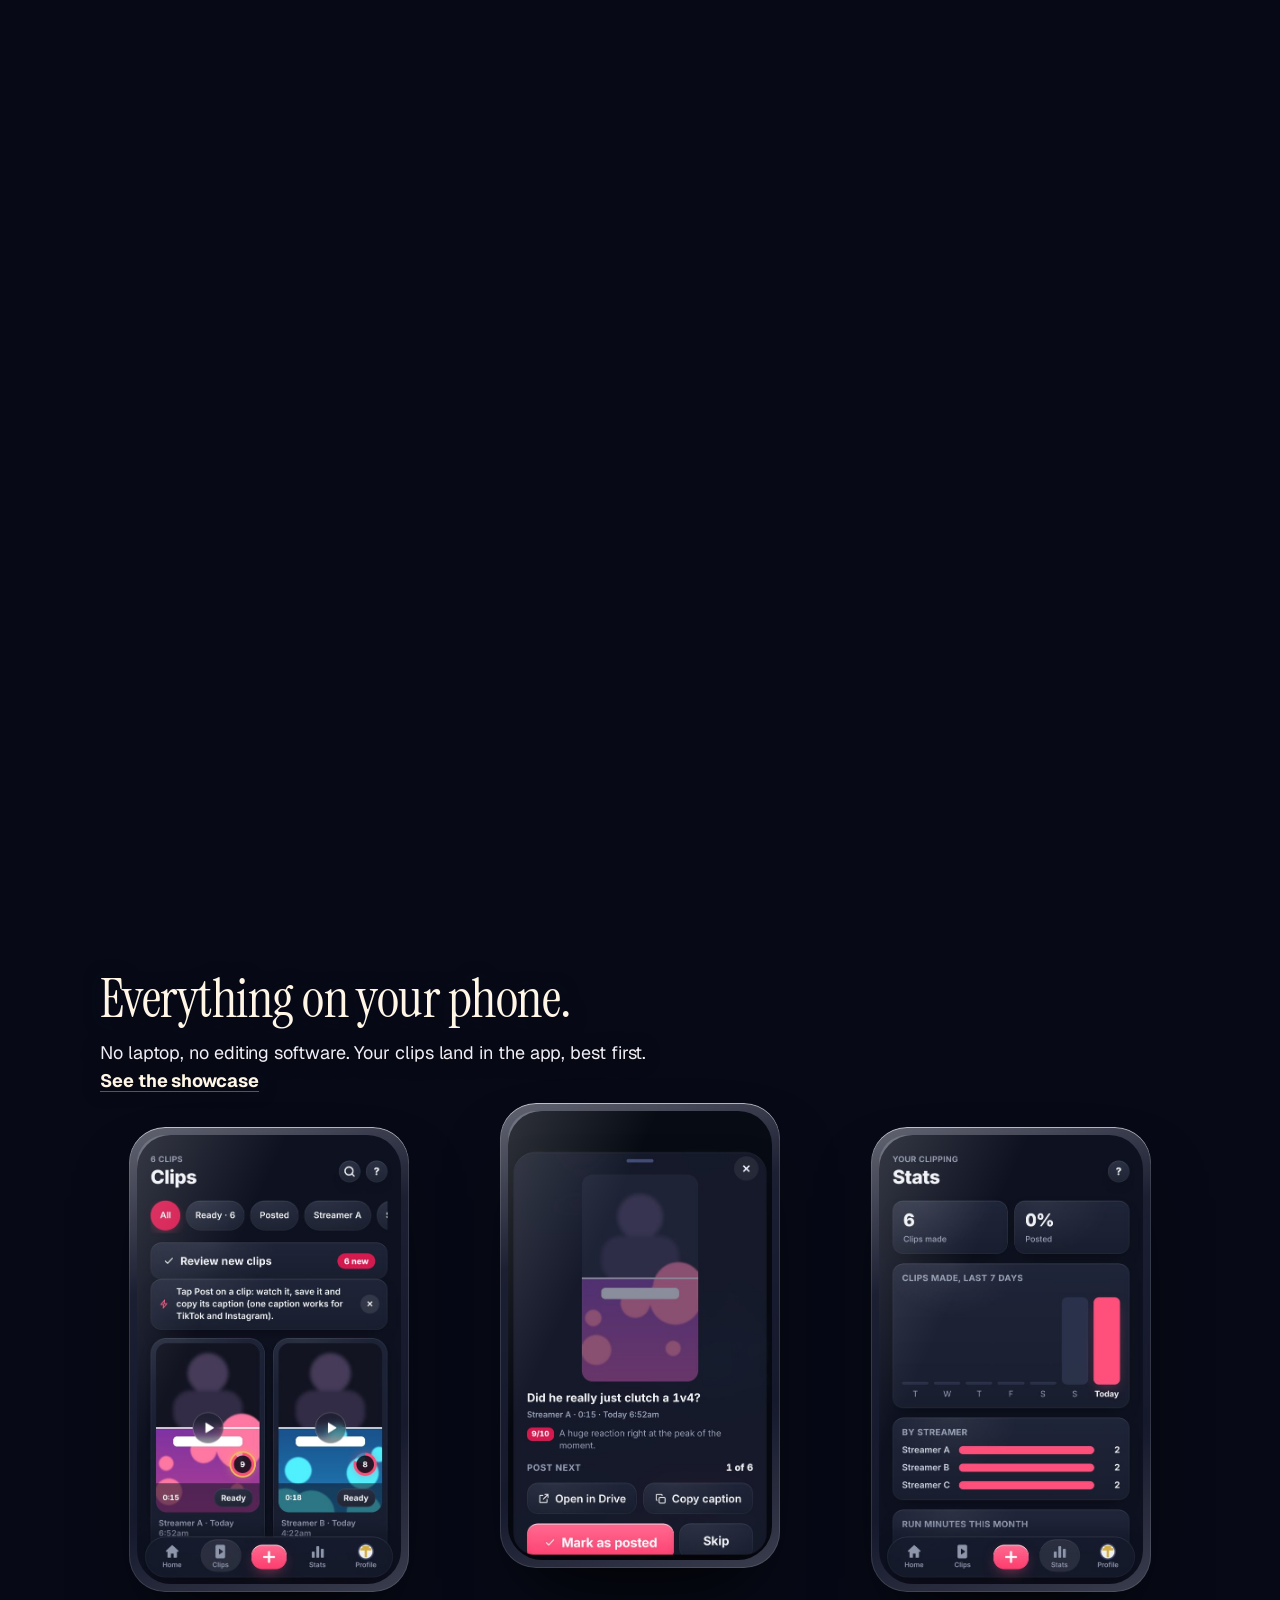
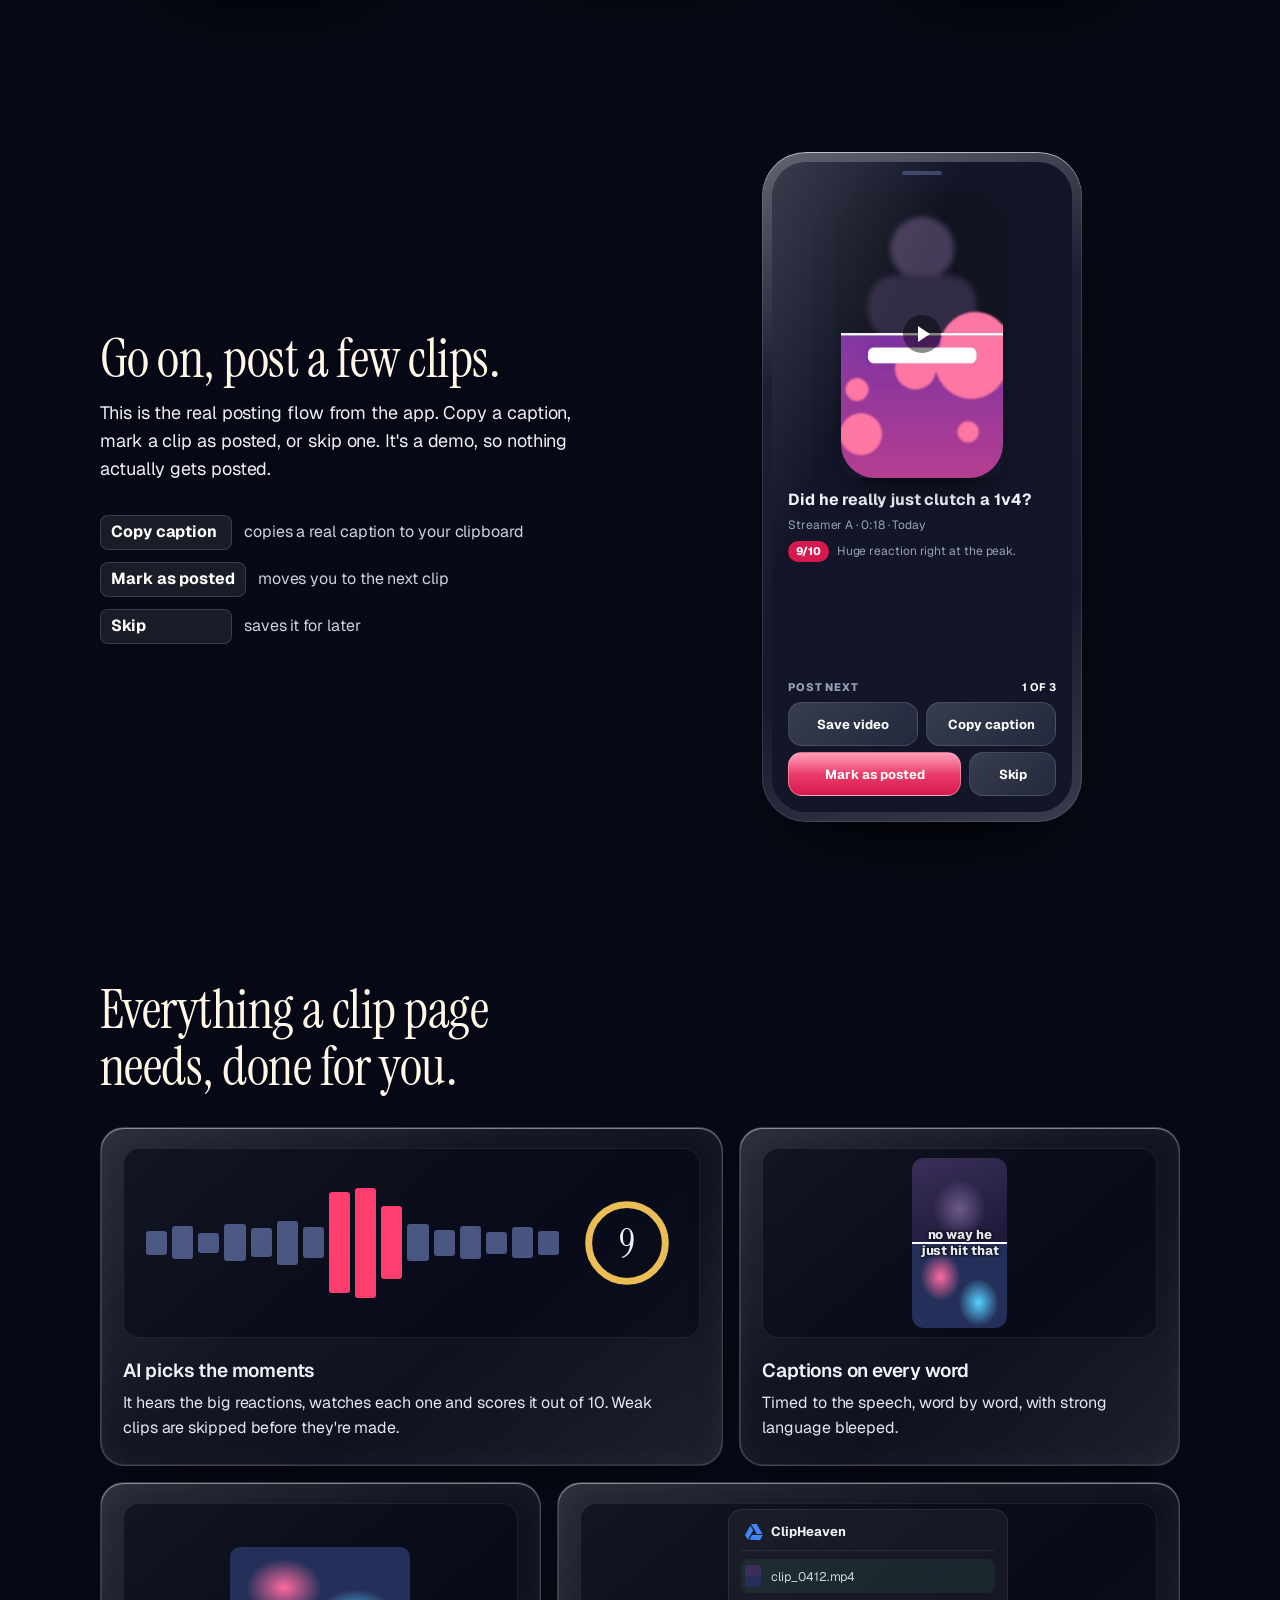
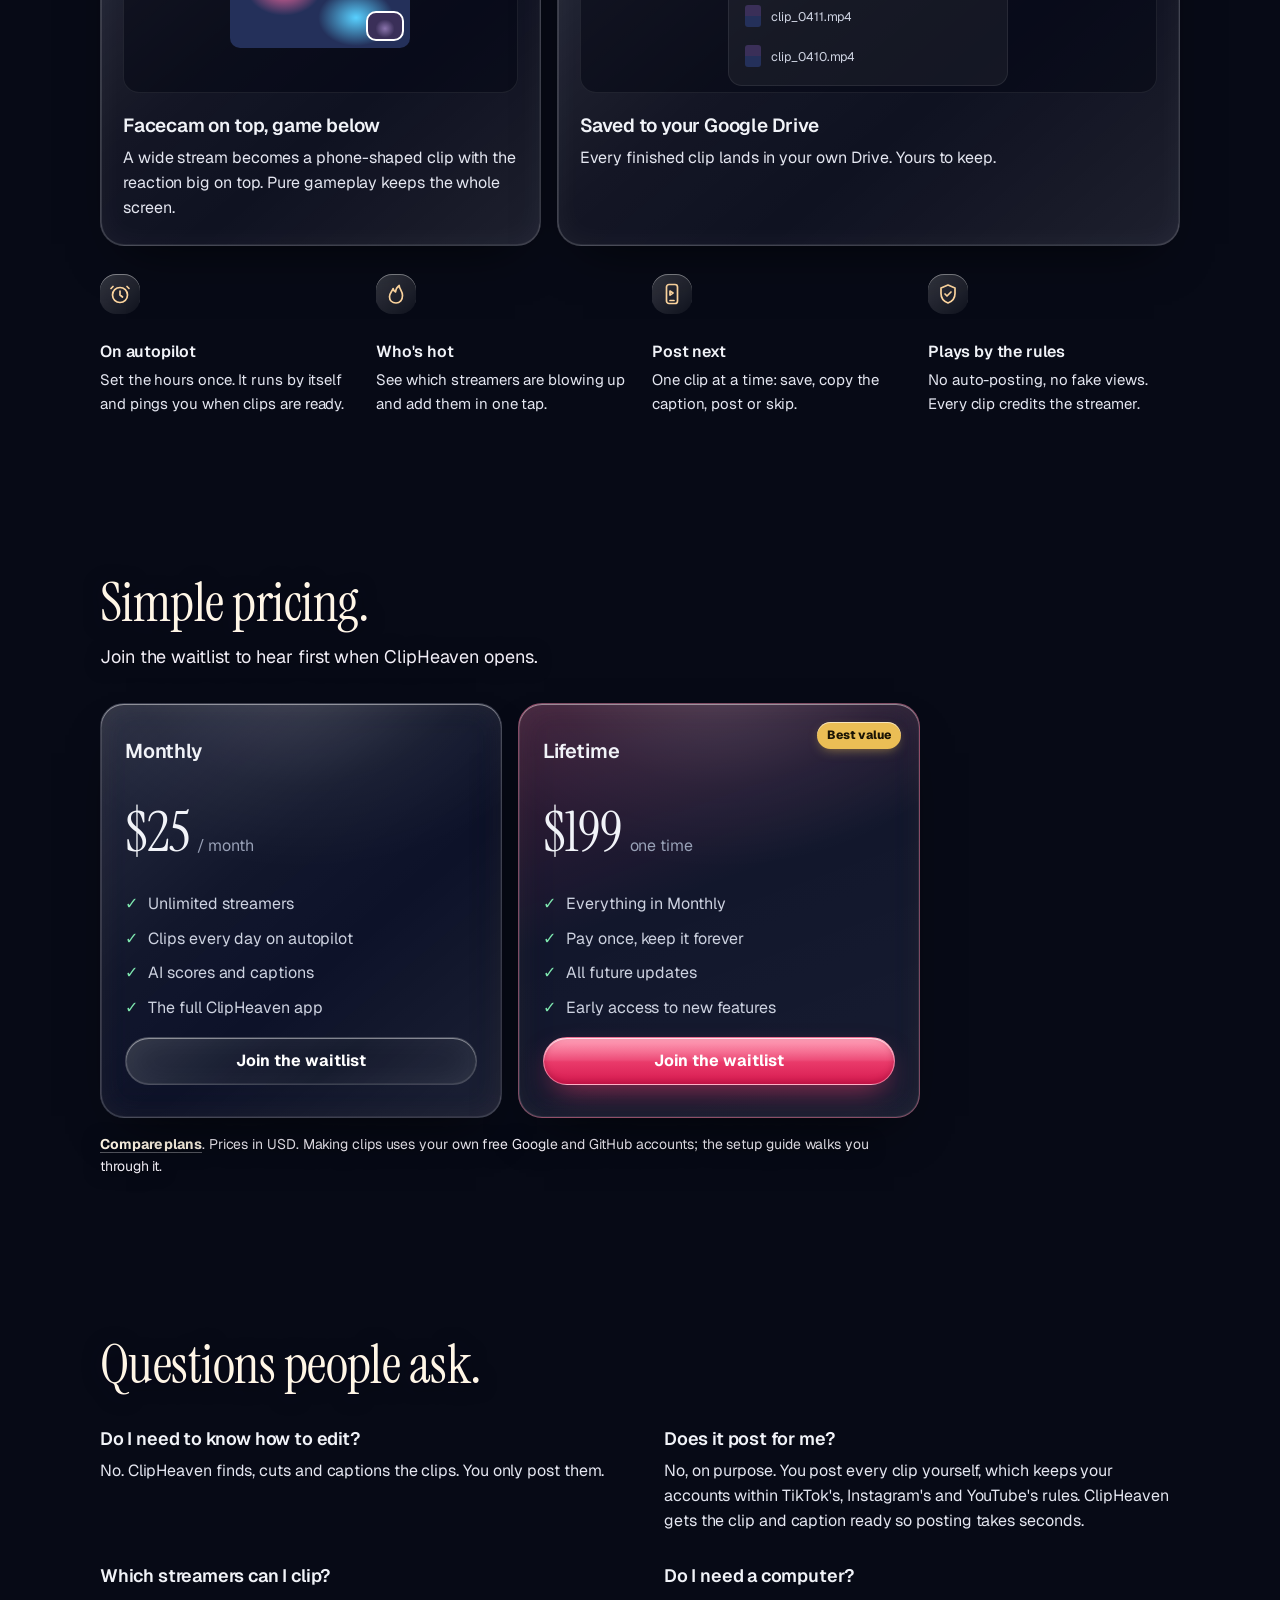
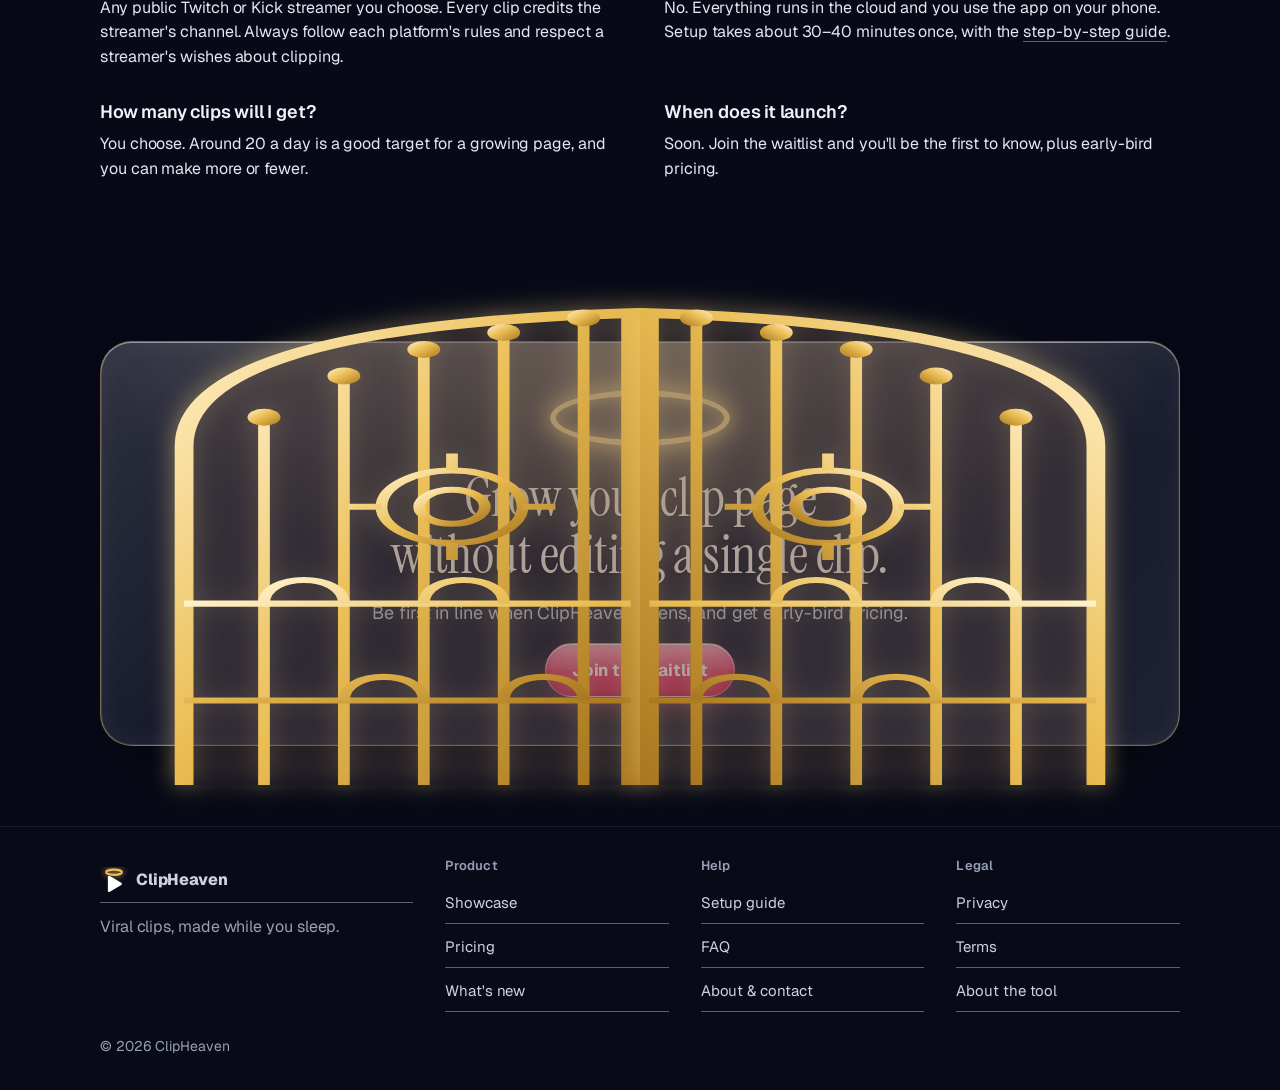
==== commit f5ef75b7: "Taste pass: live app hero (clips arriving, notification, AI score), word-rise headlines and a one-ti" ====
--- a/index.html
+++ b/index.html
@@ -10,7 +10,7 @@
 <meta property="og:description" content="ClipHeaven finds the best moments from your favourite streamers and turns them into ready-to-post vertical clips with captions. You just post.">
 <meta property="og:image" content="https://highligh7heaven.github.io/img/app-home.jpg">
 <meta property="og:type" content="website">
-<script>try{var c=JSON.parse(localStorage.getItem("ch.look")||"{}"),d=document.documentElement;["sky","clouds","motion","glass"].forEach(function(k){if(c[k])d.setAttribute("data-"+k,c[k]);});}catch(e){}</script>
+<script>try{var c=JSON.parse(localStorage.getItem("ch.look")||"{}"),d=document.documentElement;["sky","clouds","motion","glass"].forEach(function(k){if(c[k])d.setAttribute("data-"+k,c[k]);});}catch(e){}document.documentElement.classList.add("js");</script>
 <link rel="preconnect" href="https://fonts.googleapis.com">
 <link rel="preconnect" href="https://fonts.gstatic.com" crossorigin>
 <link rel="stylesheet" href="https://fonts.googleapis.com/css2?family=Geist:wght@400;500;600;700&family=Instrument+Serif:ital@0;1&display=swap">
@@ -63,40 +63,43 @@
 <main>
 
 
-  <!-- Hero -->
-  <section class="hero">
+  <!-- Hero: the app itself, live, with clips arriving -->
+  <section class="hero" data-enter>
     <div class="wrap hero-in">
       <div class="hero-copy">
         <p class="eyebrow"><span class="dot" aria-hidden="true"></span> Launching soon</p>
-        <h1 class="headline" aria-live="polite">
+        <h1 class="headline">
           <span class="rotator" id="rotator">Viral clips, made while you sleep.</span>
         </h1>
-        <p class="sub">ClipHeaven watches your favourite Twitch and Kick streamers, finds the moments worth watching, and turns them into vertical clips with captions, ready for TikTok, Reels and Shorts. <b>You just post.</b></p>
+        <p class="sub">ClipHeaven watches the Twitch and Kick streamers you pick, cuts their best moments into captioned vertical clips, and sends up to 20 a day to your phone. You just post.</p>
         <div class="cta">
           <a class="btn btn-primary btn-lg js-waitlist" href="#waitlist">Join the waitlist</a>
           <a class="btn btn-ghost btn-lg" href="#how">See how it works</a>
         </div>
-        <ul class="trust" aria-label="Highlights">
-          <li><b>20+</b> clips a day</li>
-          <li><b>0</b> editing</li>
-          <li><b>1 tap</b> captions</li>
-        </ul>
-      </div>
-      <div class="hero-phone">
+        <div class="works">
+          <span class="wg"><span class="works-l">Clips from</span>
+          <span class="brandrow"><img src="/img/brands/twitch.svg" width="22" height="22" alt="Twitch"><img src="/img/brands/kick.svg" width="22" height="22" alt="Kick"></span></span>
+          <span class="wg"><span class="works-l">for</span>
+          <span class="brandrow"><img src="/img/brands/tiktok.svg" width="22" height="22" alt="TikTok"><img src="/img/brands/instagram.svg" width="22" height="22" alt="Instagram Reels"><img src="/img/brands/youtubeshorts.svg" width="22" height="22" alt="YouTube Shorts"></span></span>
+        </div>
+      </div>
+      <div class="hero-phone" id="hero-phone">
         <div class="glow" aria-hidden="true"></div>
-        <figure class="phone">
-          <img src="/img/app-home.jpg" width="585" height="1266" alt="The ClipHeaven app's Home screen: 6 clips ready to post, each with an AI score.">
-        </figure>
-        <div class="float f1" aria-hidden="true"><span class="ring">9</span> AI score</div>
+        <div class="phone live" role="img" aria-label="The ClipHeaven app: new clips arrive on the Home screen, each with an AI score out of 10.">
+          <div class="lv" aria-hidden="true">
+            <div class="lv-status"><b>9:41</b><span class="lv-isl"></span><span class="lv-sig"><i></i><i></i><i></i><i></i></span></div>
+            <div class="lv-note" id="lv-note"><span class="lv-app"><svg viewBox="0 0 32 32"><ellipse cx="16" cy="6" rx="9" ry="3" fill="none" stroke="#EBBE55" stroke-width="2.6"/><path d="M9 11.5v15.5c0 1.2 1.3 1.9 2.3 1.3l13-7.8c1-.6 1-2 0-2.6l-13-7.7c-1-.6-2.3.1-2.3 1.3z" fill="#fff"/></svg></span><span class="lv-nt"><b>ClipHeaven</b><span id="lv-note-t">New clip ready, scored 9/10</span></span><small>now</small></div>
+            <div class="lv-head"><span>Good morning</span><b><span class="lv-n" id="lv-n">3</span> to post</b></div>
+            <div class="lv-feed" id="lv-feed"></div>
+            <div class="lv-tabs"><i class="on"></i><i></i><b>+</b><i></i><i></i></div>
+          </div>
+        </div>
+        <div class="float f1" aria-hidden="true"><span class="ring" id="f1-score">9</span><span>AI score</span></div>
         <div class="float f2" aria-hidden="true"><svg class="mini-tick" viewBox="0 0 24 24"><path d="M5 12.5l4.5 4.5L19 7"/></svg>Caption copied</div>
-      </div>
-    </div>
-  </section>
-
-  <!-- clips arriving, like the app's live feed -->
-  <div class="ticker" aria-hidden="true">
-    <div class="ticker-track"><span>New clip from Streamer A, scored <b>9/10</b></span><span>Posted to TikTok</span><span>New clip from Streamer C, scored <b>8/10</b></span><span>Streamer B is live</span><span>New clip from Streamer B, scored <b>9/10</b></span><span>Caption copied</span><span>New clip from Streamer A, scored <b>7/10</b></span><span>Next run in 2h</span><span>New clip from Streamer A, scored <b>9/10</b></span><span>Posted to TikTok</span><span>New clip from Streamer C, scored <b>8/10</b></span><span>Streamer B is live</span><span>New clip from Streamer B, scored <b>9/10</b></span><span>Caption copied</span><span>New clip from Streamer A, scored <b>7/10</b></span><span>Next run in 2h</span></div>
-  </div>
+        <button class="loop-pause" id="loop-pause" type="button" aria-label="Pause the animation" aria-pressed="false"><svg viewBox="0 0 24 24" aria-hidden="true"><path class="ps" d="M8 5v14M16 5v14"/><path class="pl" d="M8 5l11 7-11 7z"/></svg></button>
+      </div>
+    </div>
+  </section>
 
   <!-- How it works: a pinned phone plays the journey as you scroll -->
   <section class="story" id="how" aria-label="How ClipHeaven works">
@@ -130,15 +133,22 @@
     </div>
   </section>
 
+  <!-- Statement: the words light up as you read down -->
+  <section class="statement" id="statement" aria-label="What ClipHeaven does for you">
+    <div class="wrap">
+      <p class="lit" id="lit">You pick the streamers. ClipHeaven finds the moments, cuts them, frames them, captions them and scores them out of ten. The weak ones never get made. You wake up to the best ones and post them in seconds.</p>
+    </div>
+  </section>
+
   <!-- Showcase -->
   <section class="section showcase">
     <div class="wrap">
       <h2>Everything on your phone.</h2>
       <p class="lede">No laptop, no editing software. Your clips land in the app, best first. <a class="more" href="/showcase.html">See the showcase</a></p>
       <div class="shots" tabindex="0" role="region" aria-label="App screenshots">
-        <figure><div class="phone sm"><img src="/img/app-clips.jpg" width="585" height="1266" loading="lazy" alt="Clips screen: a grid of finished clips, each marked Ready."></div><figcaption>Every clip, ready to go</figcaption></figure>
-        <figure><div class="phone sm"><img src="/img/app-clip.jpg" width="585" height="1266" loading="lazy" alt="Posting screen: Open in Drive, Copy caption, Mark as posted and Skip."></div><figcaption>Save, copy, post, next</figcaption></figure>
-        <figure><div class="phone sm"><img src="/img/app-stats.jpg" width="585" height="1266" loading="lazy" alt="Stats screen: clips made this week and clips per streamer."></div><figcaption>See what's working</figcaption></figure>
+        <figure><a class="phone sm m-zoom" href="/showcase.html" tabindex="-1"><span class="scr"><img src="/img/app-clips.jpg" width="585" height="1266" loading="lazy" alt="Clips screen: a grid of finished clips, each marked Ready."></span></a></figure>
+        <figure><a class="phone sm m-zoom" href="/showcase.html" tabindex="-1"><span class="scr"><img src="/img/app-clip.jpg" width="585" height="1266" loading="lazy" alt="Posting screen: Open in Drive, Copy caption, Mark as posted and Skip."></span></a></figure>
+        <figure><a class="phone sm m-zoom" href="/showcase.html" tabindex="-1"><span class="scr"><img src="/img/app-stats.jpg" width="585" height="1266" loading="lazy" alt="Stats screen: clips made this week and clips per streamer."></span></a></figure>
       </div>
     </div>
   </section>
@@ -176,20 +186,49 @@
     </div>
   </section>
 
-  <!-- Features -->
+  <!-- Features: each card shows the thing it describes -->
   <section class="section" id="features">
     <div class="wrap">
-      <h2>Built for clip pages that want to grow.</h2>
-      <div class="grid">
-        <article class="feat"><span class="ico" aria-hidden="true"><svg viewBox="0 0 24 24"><circle cx="12" cy="12" r="8"/><circle cx="12" cy="12" r="4"/><circle cx="12" cy="12" r=".6" fill="currentColor"/></svg></span><h3>AI picks the moments</h3><p>Every candidate is watched and scored out of 10. Weak clips are skipped before they're made.</p></article>
-        <article class="feat"><span class="ico" aria-hidden="true"><svg viewBox="0 0 24 24"><path d="M4 6.5A2.5 2.5 0 0 1 6.5 4h11A2.5 2.5 0 0 1 20 6.5v7a2.5 2.5 0 0 1-2.5 2.5H10l-4 4v-4h0A2.5 2.5 0 0 1 4 13.5z"/><path d="M8 9h8M8 12h5"/></svg></span><h3>Captions that fit</h3><p>Word-perfect captions timed to the speech, with strong language bleeped.</p></article>
-        <article class="feat"><span class="ico" aria-hidden="true"><svg viewBox="0 0 24 24"><rect x="4" y="3.5" width="16" height="17" rx="3"/><path d="M4 12h16"/><circle cx="12" cy="7.8" r="1.8"/></svg></span><h3>Facecam on top</h3><p>Gameplay streams get the streamer's face on top and the game below, so viewers see the reaction.</p></article>
-        <article class="feat"><span class="ico" aria-hidden="true"><svg viewBox="0 0 24 24"><circle cx="12" cy="13" r="7.5"/><path d="M12 9v4l2.5 2M5 4.5 3 6.5M19 4.5l2 2"/></svg></span><h3>On autopilot</h3><p>Set the hours and it runs by itself. Get a ping when new clips are ready.</p></article>
-        <article class="feat"><span class="ico" aria-hidden="true"><svg viewBox="0 0 24 24"><rect x="6.5" y="2.5" width="11" height="19" rx="2.5"/><path d="M10 18.5h4M10 9l3 2-3 2z"/></svg></span><h3>Post next</h3><p>One clip at a time: save, copy caption, mark as posted or skip. Built for posting fast.</p></article>
-        <article class="feat"><span class="ico" aria-hidden="true"><svg viewBox="0 0 24 24"><path d="M12 21c-3.9 0-6.5-2.6-6.5-6.2 0-3.4 2.6-5.4 3.6-8.3.3 1.9 1.4 3 2.4 3.4.3-2.6 1.6-4.9 3.7-6.4-.3 2.9 3.3 5.3 3.3 10.1 0 4.4-2.6 7.4-6.5 7.4z"/></svg></span><h3>Who's hot</h3><p>See which streamers are blowing up right now and add them in one tap.</p></article>
-        <article class="feat"><span class="ico" aria-hidden="true"><svg viewBox="0 0 24 24"><path d="M7 18.5a4 4 0 0 1-.6-8 5.5 5.5 0 0 1 10.7-1.4A4.6 4.6 0 0 1 17 18.5z"/></svg></span><h3>Saved to your Drive</h3><p>Finished clips go straight into your own Google Drive. Yours to keep.</p></article>
-        <article class="feat"><span class="ico" aria-hidden="true"><svg viewBox="0 0 24 24"><path d="M12 3 5 6v5.5c0 4.4 3 8 7 9.5 4-1.5 7-5.1 7-9.5V6z"/><path d="m9 12 2 2 4-4"/></svg></span><h3>Plays by the rules</h3><p>No auto-posting, no fake views. You stay in control of every post, and every clip credits the streamer.</p></article>
-      </div>
+      <h2>Everything a clip page needs, done for you.</h2>
+      <div class="bento">
+        <article class="bcard b-score">
+          <div class="bviz" aria-hidden="true">
+            <div class="bwave"><i style="--h:22"></i><i style="--h:30"></i><i style="--h:18"></i><i style="--h:34"></i><i style="--h:26"></i><i style="--h:40"></i><i style="--h:28"></i><i style="--h:92"></i><i style="--h:100"></i><i style="--h:66"></i><i style="--h:34"></i><i style="--h:24"></i><i style="--h:30"></i><i style="--h:20"></i><i style="--h:28"></i><i style="--h:22"></i></div>
+            <div class="bring"><svg viewBox="0 0 120 120"><circle cx="60" cy="60" r="50" class="trk"/><circle cx="60" cy="60" r="50" class="val"/></svg><b>9</b></div>
+          </div>
+          <h3>AI picks the moments</h3>
+          <p>It hears the big reactions, watches each one and scores it out of 10. Weak clips are skipped before they're made.</p>
+        </article>
+        <article class="bcard b-caps">
+          <div class="bviz" aria-hidden="true">
+            <div class="bclip"><div class="bc-cam"></div><div class="bc-line"></div><div class="bc-game"></div>
+              <p class="bc-words"><span>no</span> <span>way</span> <span>he</span> <span>just</span> <span>hit</span> <span>that</span></p></div>
+          </div>
+          <h3>Captions on every word</h3>
+          <p>Timed to the speech, word by word, with strong language bleeped.</p>
+        </article>
+        <article class="bcard b-split">
+          <div class="bviz" aria-hidden="true">
+            <div class="bmorph"><div class="bm-game"></div><div class="bm-cam"></div></div>
+          </div>
+          <h3>Facecam on top, game below</h3>
+          <p>A wide stream becomes a phone-shaped clip with the reaction big on top. Pure gameplay keeps the whole screen.</p>
+        </article>
+        <article class="bcard b-drive">
+          <div class="bviz" aria-hidden="true">
+            <div class="bfolder"><div class="bf-head"><img src="/img/brands/googledrive.svg" width="18" height="18" alt=""><b>ClipHeaven</b></div>
+              <ul><li><span class="bf-t"></span>clip_0412.mp4</li><li><span class="bf-t"></span>clip_0411.mp4</li><li><span class="bf-t"></span>clip_0410.mp4</li></ul></div>
+          </div>
+          <h3>Saved to your Google Drive</h3>
+          <p>Every finished clip lands in your own Drive. Yours to keep.</p>
+        </article>
+      </div>
+      <ul class="extras">
+        <li><span class="ico" aria-hidden="true"><svg viewBox="0 0 24 24"><circle cx="12" cy="13" r="7.5"/><path d="M12 9v4l2.5 2M5 4.5 3 6.5M19 4.5l2 2"/></svg></span><div><h3>On autopilot</h3><p>Set the hours once. It runs by itself and pings you when clips are ready.</p></div></li>
+        <li><span class="ico" aria-hidden="true"><svg viewBox="0 0 24 24"><path d="M12 21c-3.9 0-6.5-2.6-6.5-6.2 0-3.4 2.6-5.4 3.6-8.3.3 1.9 1.4 3 2.4 3.4.3-2.6 1.6-4.9 3.7-6.4-.3 2.9 3.3 5.3 3.3 10.1 0 4.4-2.6 7.4-6.5 7.4z"/></svg></span><div><h3>Who's hot</h3><p>See which streamers are blowing up and add them in one tap.</p></div></li>
+        <li><span class="ico" aria-hidden="true"><svg viewBox="0 0 24 24"><rect x="6.5" y="2.5" width="11" height="19" rx="2.5"/><path d="M10 18.5h4M10 9l3 2-3 2z"/></svg></span><div><h3>Post next</h3><p>One clip at a time: save, copy the caption, post or skip.</p></div></li>
+        <li><span class="ico" aria-hidden="true"><svg viewBox="0 0 24 24"><path d="M12 3 5 6v5.5c0 4.4 3 8 7 9.5 4-1.5 7-5.1 7-9.5V6z"/><path d="m9 12 2 2 4-4"/></svg></span><div><h3>Plays by the rules</h3><p>No auto-posting, no fake views. Every clip credits the streamer.</p></div></li>
+      </ul>
     </div>
   </section>
 
@@ -229,16 +268,9 @@
 
   <!-- FAQ -->
   <section class="section" id="faq">
-    <div class="wrap narrow">
+    <div class="wrap">
       <h2>Questions people ask.</h2>
-      <div class="faq">
-        <details><summary>Do I need to know how to edit?</summary><p>No. ClipHeaven finds, cuts and captions the clips. You only post them.</p></details>
-        <details><summary>Does it post for me?</summary><p>No, on purpose. You post every clip yourself, which keeps your accounts within TikTok's, Instagram's and YouTube's rules. ClipHeaven gets the clip and caption ready so posting takes seconds.</p></details>
-        <details><summary>Which streamers can I clip?</summary><p>Any public Twitch or Kick streamer you choose. Every clip credits the streamer's channel. Always follow each platform's rules and respect a streamer's wishes about clipping.</p></details>
-        <details><summary>Do I need a computer?</summary><p>No. Everything runs in the cloud and you use the app on your phone. Setup takes about 30–40 minutes once, with the <a href="/help.html">step-by-step guide</a>.</p></details>
-        <details><summary>How many clips will I get?</summary><p>You choose. Around 20 a day is a good target for a growing page, and you can make more or fewer.</p></details>
-        <details><summary>When does it launch?</summary><p>Soon. Join the waitlist and you'll be the first to know, plus early-bird pricing.</p></details>
-      </div>
+      <div class="qa"><div class="q"><h3>Do I need to know how to edit?</h3><p>No. ClipHeaven finds, cuts and captions the clips. You only post them.</p></div><div class="q"><h3>Does it post for me?</h3><p>No, on purpose. You post every clip yourself, which keeps your accounts within TikTok's, Instagram's and YouTube's rules. ClipHeaven gets the clip and caption ready so posting takes seconds.</p></div><div class="q"><h3>Which streamers can I clip?</h3><p>Any public Twitch or Kick streamer you choose. Every clip credits the streamer's channel. Always follow each platform's rules and respect a streamer's wishes about clipping.</p></div><div class="q"><h3>Do I need a computer?</h3><p>No. Everything runs in the cloud and you use the app on your phone. Setup takes about 30–40 minutes once, with the <a href="/help.html">step-by-step guide</a>.</p></div><div class="q"><h3>How many clips will I get?</h3><p>You choose. Around 20 a day is a good target for a growing page, and you can make more or fewer.</p></div><div class="q"><h3>When does it launch?</h3><p>Soon. Join the waitlist and you'll be the first to know, plus early-bird pricing.</p></div></div>
     </div>
   </section>
 
--- a/site.css
+++ b/site.css
@@ -731,3 +731,225 @@
 .heaven::after { background: rgba(12, 8, 30, .24); }
 html[data-sky="sunset"] .heaven::after { background: rgba(12, 8, 30, .3); }
 html[data-sky="heaven"] .heaven::after { background: rgba(12, 8, 30, .42); }
+
+/* =====================================================================
+   Taste pass: a hero that is the app itself, one entrance, two moments,
+   a hover layer that answers every pointer, cards that show what they say
+   ===================================================================== */
+:root { --m-ease-enter: cubic-bezier(.22,1,.36,1); --m-ease: cubic-bezier(.2,.8,.2,1); --m-cycle: 3.2s; }
+
+/* the hero fills the first screen on its own */
+.hero { min-height: calc(100svh - 64px); display: grid; align-items: center; padding: 48px 0 56px; }
+.hero-in { grid-template-columns: minmax(0, 1.1fr) minmax(0, .9fr); }
+.hero .sub { max-width: 34em; }
+.works { display: flex; align-items: center; flex-wrap: wrap; gap: 10px 12px; margin-top: 36px; color: #E4E6F0; font-size: 15px; }
+.brandrow { display: inline-flex; gap: 8px; }
+.wg { display: inline-flex; align-items: center; gap: 12px; }
+.brandrow img { box-sizing: content-box; width: 20px; height: 20px; padding: 10px; border-radius: 12px; background: rgba(10,12,28,.55); border: 1px solid rgba(255,255,255,.14);
+  box-shadow: inset 0 1px 0 rgba(255,255,255,.18); }
+
+/* headline words rise out of their own masks */
+.rotator .w { display: inline-block; overflow: hidden; vertical-align: top; padding: 0 .1em .14em 0; margin: 0 -.1em -.14em 0; }
+.rotator .w > span { display: inline-block; transition: transform 640ms var(--m-ease-enter), opacity 640ms var(--m-ease-enter); transition-delay: calc(var(--i, 0) * 40ms); }
+.rotator.pre .w > span { transform: translateY(108%); opacity: 0; transition: none; }
+.rotator.leave .w > span { transform: translateY(-108%); opacity: 0; transition-duration: 380ms; transition-timing-function: cubic-bezier(.55,0,.75,.2); }
+.rotator.out { opacity: 1; transform: none; }
+
+/* the entrance, once on load: the words first, then what to do, the phone settling */
+@keyframes enterUp { from { opacity: 0; transform: translateY(12px); } }
+@keyframes settle { from { transform: scale(.98); } }
+[data-enter] .eyebrow { animation: enterUp 520ms var(--m-ease-enter) 60ms backwards; }
+[data-enter] .sub { animation: enterUp 520ms var(--m-ease-enter) 420ms backwards; }
+[data-enter] .cta > :nth-child(1) { animation: enterUp 520ms var(--m-ease-enter) 480ms backwards; }
+[data-enter] .cta > :nth-child(2) { animation: enterUp 520ms var(--m-ease-enter) 540ms backwards; }
+[data-enter] .works { animation: enterUp 520ms var(--m-ease-enter) 600ms backwards; }
+[data-enter] .hero-phone .phone { animation: settle 900ms var(--m-ease-enter) 100ms backwards; }
+
+/* the live phone: real app screen in HTML, clips arriving */
+.hero-phone { width: min(320px, 80vw); }
+.phone.live { padding: 10px; }
+.lv { position: relative; aspect-ratio: 585 / 1266; border-radius: 36px; overflow: hidden; display: flex; flex-direction: column; padding: 12px 14px 10px;
+  background: radial-gradient(120% 60% at 50% -10%, rgba(255,61,110,.18), transparent 60%), linear-gradient(180deg, #121730, #0B0F1B 70%); color: #F1F3F8; font-family: var(--font); }
+.lv-status { display: flex; align-items: center; justify-content: space-between; height: 26px; font-size: 13px; padding: 0 8px; }
+.lv-isl { width: 84px; height: 24px; border-radius: 14px; background: #000; }
+.lv-sig { display: inline-flex; align-items: flex-end; gap: 2px; height: 11px; }
+.lv-sig i { width: 3px; border-radius: 1px; background: #fff; }
+.lv-sig i:nth-child(1) { height: 4px; } .lv-sig i:nth-child(2) { height: 6px; } .lv-sig i:nth-child(3) { height: 8px; } .lv-sig i:nth-child(4) { height: 11px; }
+.lv-note { position: absolute; z-index: 3; left: 8px; right: 8px; top: 8px; display: flex; align-items: center; gap: 10px; padding: 10px 12px; border-radius: 22px;
+  background: rgba(40,44,66,.82); -webkit-backdrop-filter: blur(14px); backdrop-filter: blur(14px); border: 1px solid rgba(255,255,255,.12);
+  transform: translateY(-140%); opacity: 0; transition: transform 520ms var(--m-ease-enter), opacity 300ms ease; }
+.lv-note.show { transform: none; opacity: 1; }
+.lv-app { flex: none; width: 32px; height: 32px; border-radius: 9px; display: grid; place-items: center; background: linear-gradient(160deg, #2a2f52, #121528); }
+.lv-app svg { width: 20px; height: 20px; }
+.lv-nt { display: flex; flex-direction: column; min-width: 0; font-size: 12px; line-height: 1.3; }
+.lv-nt b { font-size: 12.5px; }
+.lv-nt span { color: #CDD2E0; white-space: nowrap; overflow: hidden; text-overflow: ellipsis; }
+.lv-note small { margin-left: auto; align-self: flex-start; color: #98A0B6; font-size: 11px; }
+.lv-head { padding: 14px 6px 10px; display: flex; flex-direction: column; }
+.lv-head span { font-size: 12px; color: #98A0B6; }
+.lv-head b { font-size: 26px; letter-spacing: -.02em; line-height: 1.15; }
+.lv-n { display: inline-block; min-width: .6em; font-variant-numeric: tabular-nums; }
+.lv-n.bump { animation: bump 420ms var(--m-ease-enter); }
+@keyframes bump { 40% { transform: translateY(-3px); color: #FF8AA6; } }
+.lv-feed { position: relative; flex: 1; min-height: 0; overflow: hidden; display: flex; flex-direction: column; gap: 10px; padding: 2px; will-change: transform;
+  -webkit-mask-image: linear-gradient(180deg, #000 82%, transparent); mask-image: linear-gradient(180deg, #000 82%, transparent); }
+.lc { flex: none; display: grid; grid-template-columns: 56px minmax(0, 1fr) auto; gap: 10px; align-items: center; padding: 8px; border-radius: 16px;
+  background: rgba(255,255,255,.06); border: 1px solid rgba(255,255,255,.07); }
+.lc.new { animation: lcIn 640ms var(--m-ease-enter) backwards; }
+@keyframes lcIn { from { opacity: 0; transform: scale(.94); } }
+.lc-th { position: relative; width: 56px; aspect-ratio: 9 / 14; border-radius: 10px; background-size: cover; background-position: center; overflow: hidden; }
+.lc-th::after { content: ""; position: absolute; left: 0; right: 0; top: 48%; height: 2px; background: rgba(255,255,255,.85); }
+.lc-tx { display: flex; flex-direction: column; gap: 3px; min-width: 0; }
+.lc-tx b { font-size: 13px; line-height: 1.25; display: -webkit-box; -webkit-line-clamp: 2; -webkit-box-orient: vertical; overflow: hidden; }
+.lc-tx small { font-size: 11px; color: #98A0B6; }
+.lc-tag { align-self: flex-start; font-size: 10px; font-weight: 600; color: #5BE39B; background: rgba(91,227,155,.12); padding: 2px 7px; border-radius: 99px; }
+.lc-sc { position: relative; width: 34px; height: 34px; display: grid; place-items: center; }
+.lc-sc svg { position: absolute; inset: 0; transform: rotate(-90deg); }
+.lc-sc circle { fill: none; stroke-width: 10; }
+.lc-sc .trk { stroke: rgba(255,255,255,.1); }
+.lc-sc .val { stroke: #FF3D6E; stroke-linecap: round; stroke-dasharray: 314; stroke-dashoffset: calc(314 - 314 * var(--v, .9)); transition: stroke-dashoffset 900ms var(--m-ease-enter) 200ms; }
+.lc.new .val { animation: ring 1100ms var(--m-ease-enter) 150ms backwards; }
+@keyframes ring { from { stroke-dashoffset: 314; } }
+.lc-sc b { font-size: 12px; }
+.lv-tabs { flex: none; display: flex; align-items: center; justify-content: space-around; height: 50px; margin-top: 8px; border-radius: 22px; background: rgba(255,255,255,.06); border: 1px solid rgba(255,255,255,.07); }
+.lv-tabs i { width: 18px; height: 18px; border-radius: 6px; background: rgba(255,255,255,.22); }
+.lv-tabs i.on { background: #fff; }
+.lv-tabs b { width: 40px; height: 30px; border-radius: 12px; display: grid; place-items: center; background: linear-gradient(180deg, #FF4F7B, #D6194F); font-size: 20px; font-weight: 500; }
+.hero-phone .float { will-change: transform; }
+.f1 .ring { transition: transform 300ms var(--m-ease-enter); }
+.f1 .ring.bump { animation: bump 420ms var(--m-ease-enter); }
+.loop-pause { position: absolute; right: -6px; bottom: -6px; z-index: 4; width: 44px; height: 44px; border-radius: 50%; display: grid; place-items: center; cursor: pointer;
+  background: rgba(10,12,28,.6); border: 1px solid rgba(255,255,255,.16); color: #fff; -webkit-backdrop-filter: blur(10px); backdrop-filter: blur(10px); }
+.loop-pause svg { width: 16px; height: 16px; fill: none; stroke: currentColor; stroke-width: 2.4; stroke-linecap: round; stroke-linejoin: round; }
+.loop-pause .pl { display: none; fill: currentColor; stroke: none; }
+html.paused .loop-pause .ps { display: none; } html.paused .loop-pause .pl { display: block; }
+html.paused .bcard *, html.paused .hero * { animation-play-state: paused !important; }
+
+/* statement: the words light up as you read down (a moment of its own) */
+.statement { position: relative; height: 190vh; }
+.statement .wrap { position: sticky; top: 0; height: 100vh; height: 100svh; display: flex; align-items: center; }
+.lit { margin: 0; font-family: var(--display); font-size: clamp(32px, 4.4vw, 62px); line-height: 1.14; letter-spacing: -.01em; color: var(--cream, #FFF6EA); max-width: 21em;
+  text-shadow: 0 2px 24px rgba(16,8,36,.6); }
+.lit .w { opacity: .4; transition: opacity 260ms ease; }
+.lit .w.on { opacity: 1; }
+
+/* screenshots: the picture zooms inside its frame */
+.shots .phone.sm { display: block; text-decoration: none; }
+.shots .scr { display: block; overflow: hidden; border-radius: 34px; }
+.shots .scr img { transition: transform 400ms var(--m-ease); }
+.shots figure { margin: 0; }
+
+/* features: each card shows what it says */
+.bento { display: grid; grid-template-columns: repeat(12, minmax(0, 1fr)); gap: 16px; margin-top: 32px; }
+.b-score, .b-drive { grid-column: span 7; } .b-caps, .b-split { grid-column: span 5; }
+.bcard { position: relative; padding: 20px 22px 24px; border-radius: 24px; background: var(--glass-fill); border: 1px solid rgba(255,255,255,.16);
+  box-shadow: var(--glass-rim), var(--glass-depth); }
+.bcard h3 { margin: 18px 0 6px; font-size: 19px; font-weight: 600; letter-spacing: -.01em; }
+.bcard p { margin: 0; color: #E4E6F0; max-width: 34em; }
+.bviz { position: relative; height: 190px; border-radius: 16px; overflow: hidden; background: rgba(6,8,20,.55); border: 1px solid rgba(255,255,255,.08); display: grid; place-items: center; }
+/* AI score */
+.bwave { position: absolute; left: 22px; right: 140px; top: 50%; height: 110px; transform: translateY(-50%); display: flex; align-items: center; gap: 5px; }
+.bwave i { flex: 1; height: calc(var(--h) * 1%); border-radius: 3px; background: rgba(148,175,255,.45); transform-origin: center; animation: wv var(--m-cycle) ease-in-out infinite; }
+.bwave i:nth-child(8), .bwave i:nth-child(9), .bwave i:nth-child(10) { background: #FF3D6E; animation-name: wvHot; }
+.bwave i:nth-child(odd) { animation-delay: -.6s; } .bwave i:nth-child(3n) { animation-delay: -1.3s; }
+@keyframes wv { 50% { transform: scaleY(.6); } }
+@keyframes wvHot { 0%, 100% { transform: scaleY(.5); } 30%, 60% { transform: scaleY(1); } }
+.bring { position: absolute; right: 26px; top: 50%; width: 92px; height: 92px; transform: translateY(-50%); display: grid; place-items: center; }
+.bring svg { position: absolute; inset: 0; transform: rotate(-90deg); }
+.bring circle { fill: none; stroke-width: 9; }
+.bring .trk { stroke: rgba(255,255,255,.1); }
+.bring .val { stroke: #EBBE55; stroke-linecap: round; stroke-dasharray: 314; animation: score var(--m-cycle) var(--m-ease-enter) infinite; }
+@keyframes score { 0%, 15% { stroke-dashoffset: 314; } 55%, 100% { stroke-dashoffset: 31; } }
+.bring b { font-family: var(--display); font-weight: 400; font-size: 40px; }
+/* captions */
+.bclip { position: relative; height: 170px; aspect-ratio: 9 / 16; border-radius: 12px; overflow: hidden; }
+.bc-cam { position: absolute; inset: 0 0 50% 0; background: radial-gradient(40% 50% at 50% 60%, #6c5a8a, transparent 70%), linear-gradient(160deg, #3a2f58, #1c1838); }
+.bc-game { position: absolute; inset: 50% 0 0 0; background: radial-gradient(30% 40% at 30% 40%, #ff6aa0, transparent 70%), radial-gradient(30% 40% at 70% 70%, #58d0ff, transparent 70%), #24305a; }
+.bc-line { position: absolute; left: 0; right: 0; top: calc(50% - 1px); height: 2px; background: #fff; z-index: 1; }
+.bc-words { position: absolute; z-index: 2; left: 6px; right: 6px; top: 50%; transform: translateY(-50%); margin: 0; text-align: center; font-weight: 800; font-size: 13px; line-height: 1.25;
+  color: #fff; text-shadow: 0 0 3px #000, 0 0 3px #000; }
+.bc-words span { display: inline-block; animation: word var(--m-cycle) steps(1) infinite; }
+.bc-words span:nth-child(2) { animation-delay: .4s; } .bc-words span:nth-child(3) { animation-delay: .8s; } .bc-words span:nth-child(4) { animation-delay: 1.2s; }
+.bc-words span:nth-child(5) { animation-delay: 1.6s; } .bc-words span:nth-child(6) { animation-delay: 2s; }
+@keyframes word { 0% { color: #EBBE55; transform: scale(1.08); } 12% { color: #fff; transform: none; } }
+/* face on top, game below */
+.bmorph { position: relative; width: 180px; height: 170px; }
+.bm-game, .bm-cam { position: absolute; border-radius: 10px; }
+.bm-game { left: 0; top: 34px; width: 180px; height: 101px; background: radial-gradient(30% 40% at 30% 40%, #ff6aa0, transparent 70%), radial-gradient(30% 40% at 70% 70%, #58d0ff, transparent 70%), #24305a;
+  animation: mGame 3.6s var(--m-ease-enter) infinite; transform-origin: 50% 0; }
+.bm-cam { left: 136px; top: 98px; width: 38px; height: 30px; border: 2px solid #fff; background: radial-gradient(40% 50% at 50% 60%, #8a74ad, transparent 70%), #3a2f58;
+  animation: mCam 3.6s var(--m-ease-enter) infinite; transform-origin: 0 0; }
+@keyframes mGame { 0%, 30% { transform: none; } 50%, 85% { transform: translate(42px, 51px) scale(.53, .84); } 100% { transform: none; } }
+@keyframes mCam { 0%, 30% { transform: none; } 50%, 85% { transform: translate(-94px, -64px) scale(2.53, 2.83); } 100% { transform: none; } }
+/* drive */
+.bfolder { width: min(280px, 86%); border-radius: 14px; background: rgba(255,255,255,.05); border: 1px solid rgba(255,255,255,.08); padding: 12px; }
+.bf-head { display: flex; align-items: center; gap: 8px; font-size: 13px; padding: 0 4px 8px; border-bottom: 1px solid rgba(255,255,255,.08); }
+.bfolder ul { list-style: none; margin: 8px 0 0; padding: 0; display: flex; flex-direction: column; gap: 6px; font-size: 12.5px; color: #CDD2E0; }
+.bfolder li { display: flex; align-items: center; gap: 10px; padding: 6px 4px; border-radius: 8px; }
+.bfolder li:first-child { animation: drop var(--m-cycle) var(--m-ease-enter) infinite; background: rgba(91,227,155,.08); }
+@keyframes drop { 0%, 10% { opacity: 0; transform: translateY(-10px); } 30%, 100% { opacity: 1; transform: none; } }
+.bf-t { width: 16px; height: 22px; border-radius: 3px; background: linear-gradient(180deg, #3a2f58 50%, #24305a 50%); }
+.extras { list-style: none; margin: 28px 0 0; padding: 0; display: grid; grid-template-columns: repeat(4, minmax(0, 1fr)); gap: 24px; }
+.extras li { display: flex; flex-direction: column; gap: 10px; }
+.extras h3 { margin: 0 0 4px; font-size: 16px; font-weight: 600; }
+.extras p { margin: 0; font-size: 15px; color: #E4E6F0; }
+.extras .ico { width: 40px; height: 40px; }
+
+/* questions: every answer open, two columns */
+.qa { display: grid; grid-template-columns: repeat(2, minmax(0, 1fr)); gap: 28px 48px; margin-top: 32px; }
+.q h3 { margin: 0 0 6px; font-size: 18px; font-weight: 600; letter-spacing: -.01em; }
+.q p { margin: 0; color: #E4E6F0; }
+
+/* the hover and press layer: every button, link and linked picture answers */
+.btn { transition: transform 120ms var(--m-ease), background 150ms ease, box-shadow 150ms ease, border-color 150ms ease; }
+.btn:active { transform: translateY(1px) scale(.985); transition-duration: 90ms; }
+main p a, .more, .foot a { text-decoration: none; background: linear-gradient(currentColor, currentColor) 0 100% / 0 1px no-repeat, linear-gradient(rgba(255,255,255,.35), rgba(255,255,255,.35)) 0 100% / 100% 1px no-repeat;
+  transition: background-size 150ms var(--m-ease); }
+@media (hover: hover) and (pointer: fine) {
+  .btn:hover { transform: translateY(-1px); transition-duration: 150ms; }
+  .btn:active { transform: translateY(1px) scale(.985); }
+  main p a:hover, .more:hover, .foot a:hover { background-size: 100% 1px, 100% 1px; }
+  .m-zoom:hover .scr img { transform: scale(1.03); transition-duration: 600ms; }
+  .brandrow img { transition: transform 150ms var(--m-ease); }
+}
+
+@media (max-width: 900px) {
+  .hero { min-height: 0; padding: 40px 0 56px; }
+  .hero-in { grid-template-columns: minmax(0, 1fr); }
+  .hero-phone { margin-top: 8px; width: min(290px, 76vw); }
+  .bento { grid-template-columns: 1fr; }
+  .bento .bcard { grid-column: auto; }
+  .extras { grid-template-columns: repeat(2, minmax(0, 1fr)); }
+  .loop-pause { right: 0; }
+}
+@media (max-width: 560px) {
+  .extras, .qa { grid-template-columns: 1fr; }
+  .works { margin-top: 28px; }
+  .statement { height: 170vh; }
+}
+
+/* everything rests under reduced motion, or when the visitor picks Calm */
+@media (prefers-reduced-motion: reduce) {
+  [data-enter] *, .bcard *, .lc, .lc .val, .lv-n, .f1 .ring { animation: none !important; }
+  .rotator .w > span, .lv-note, .lit .w, .shots .scr img { transition: none !important; }
+  .statement { height: auto; } .statement .wrap { position: static; height: auto; padding: 120px 20px; } .lit .w { opacity: 1; }
+  .loop-pause { display: none; }
+}
+html[data-motion="calm"] [data-enter] *, html[data-motion="calm"] .bcard *, html[data-motion="calm"] .lc, html[data-motion="calm"] .lc .val { animation: none !important; }
+html[data-motion="calm"] .rotator .w > span, html[data-motion="calm"] .lv-note, html[data-motion="calm"] .lit .w { transition: none !important; }
+html[data-motion="calm"] .statement { height: auto; } html[data-motion="calm"] .statement .wrap { position: static; height: auto; padding: 120px 20px; }
+html[data-motion="calm"] .lit .w { opacity: 1; } html[data-motion="calm"] .loop-pause { display: none; }
+html[data-glass="solid"] .bcard { background: #141A30; }
+
+/* every other page enters once too: the title first, then its line */
+.page-hero h1 { animation: enterUp 700ms var(--m-ease-enter) 40ms backwards; }
+.page-hero .lede { animation: enterUp 520ms var(--m-ease-enter) 260ms backwards; }
+@media (prefers-reduced-motion: reduce) { .page-hero h1, .page-hero .lede { animation: none; } }
+html[data-motion="calm"] .page-hero h1, html[data-motion="calm"] .page-hero .lede { animation: none; }
+
+/* the hero phone repaints often: no live blur behind it, solid glass instead (much cheaper) */
+.hero-phone .phone, .hero-phone .float, .lv-note, .loop-pause { -webkit-backdrop-filter: none; backdrop-filter: none; }
+.hero-phone .phone { background: linear-gradient(160deg, rgba(255,255,255,.32), rgba(255,255,255,.06) 30%, rgba(255,255,255,.03) 70%, rgba(255,255,255,.16)), #1a1f3a; }
+.hero-phone .float { background: linear-gradient(160deg, rgba(255,255,255,.16), rgba(255,255,255,.04)), rgba(22,26,50,.94); }
+.lv-note { background: rgba(48,52,78,.97); }
+.loop-pause { background: rgba(16,18,38,.92); }
